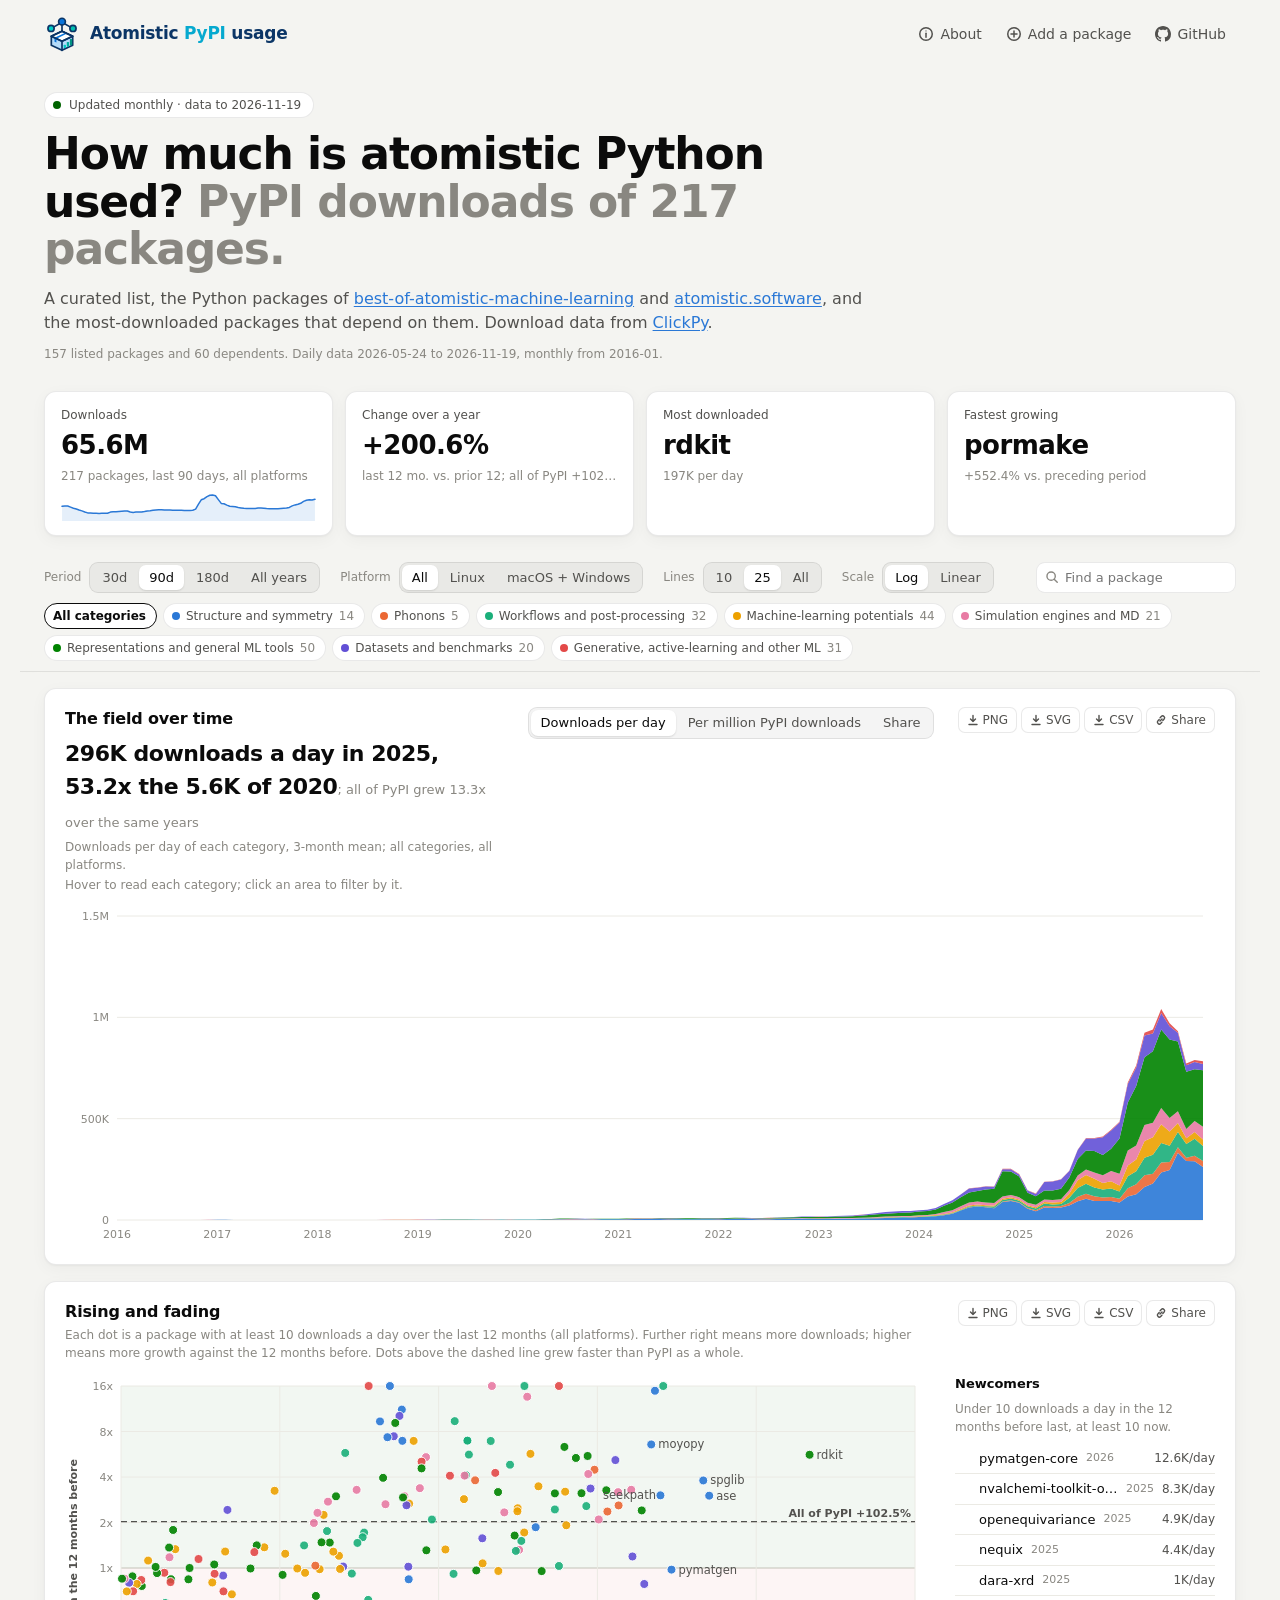
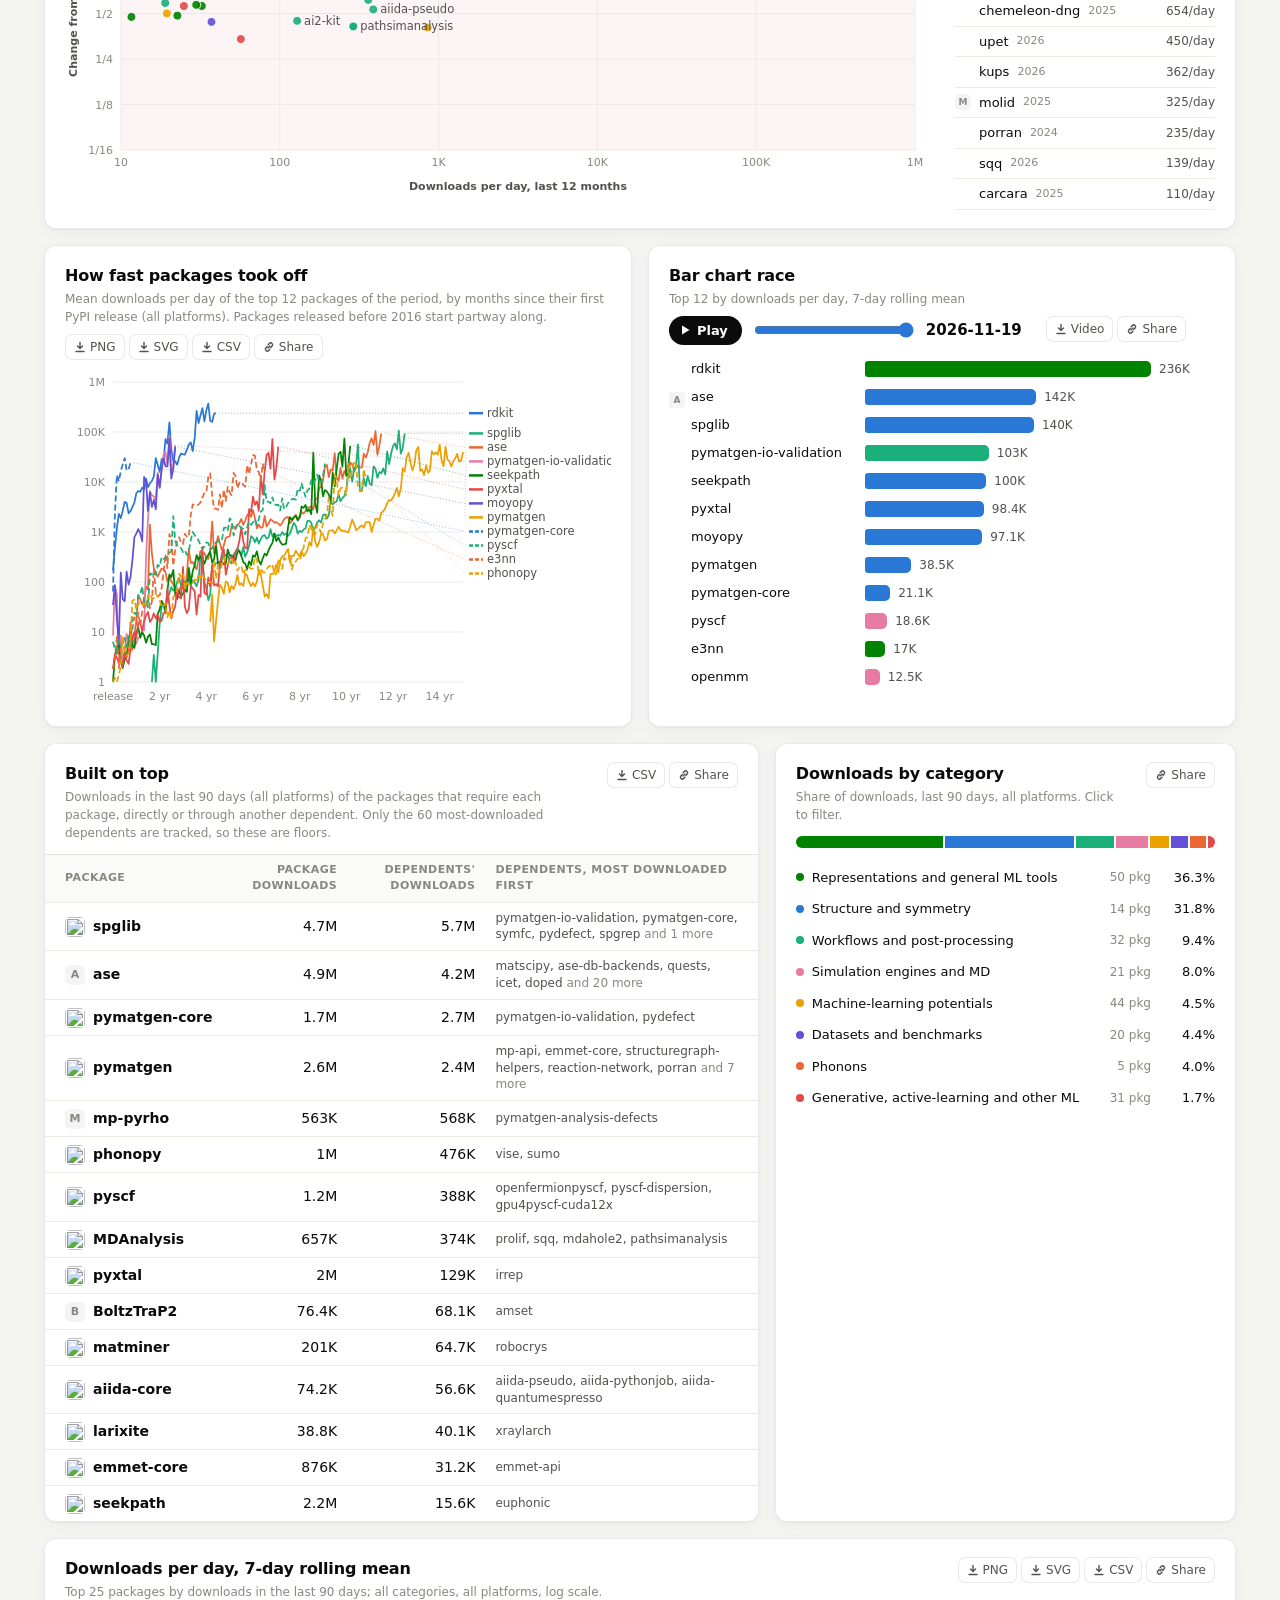
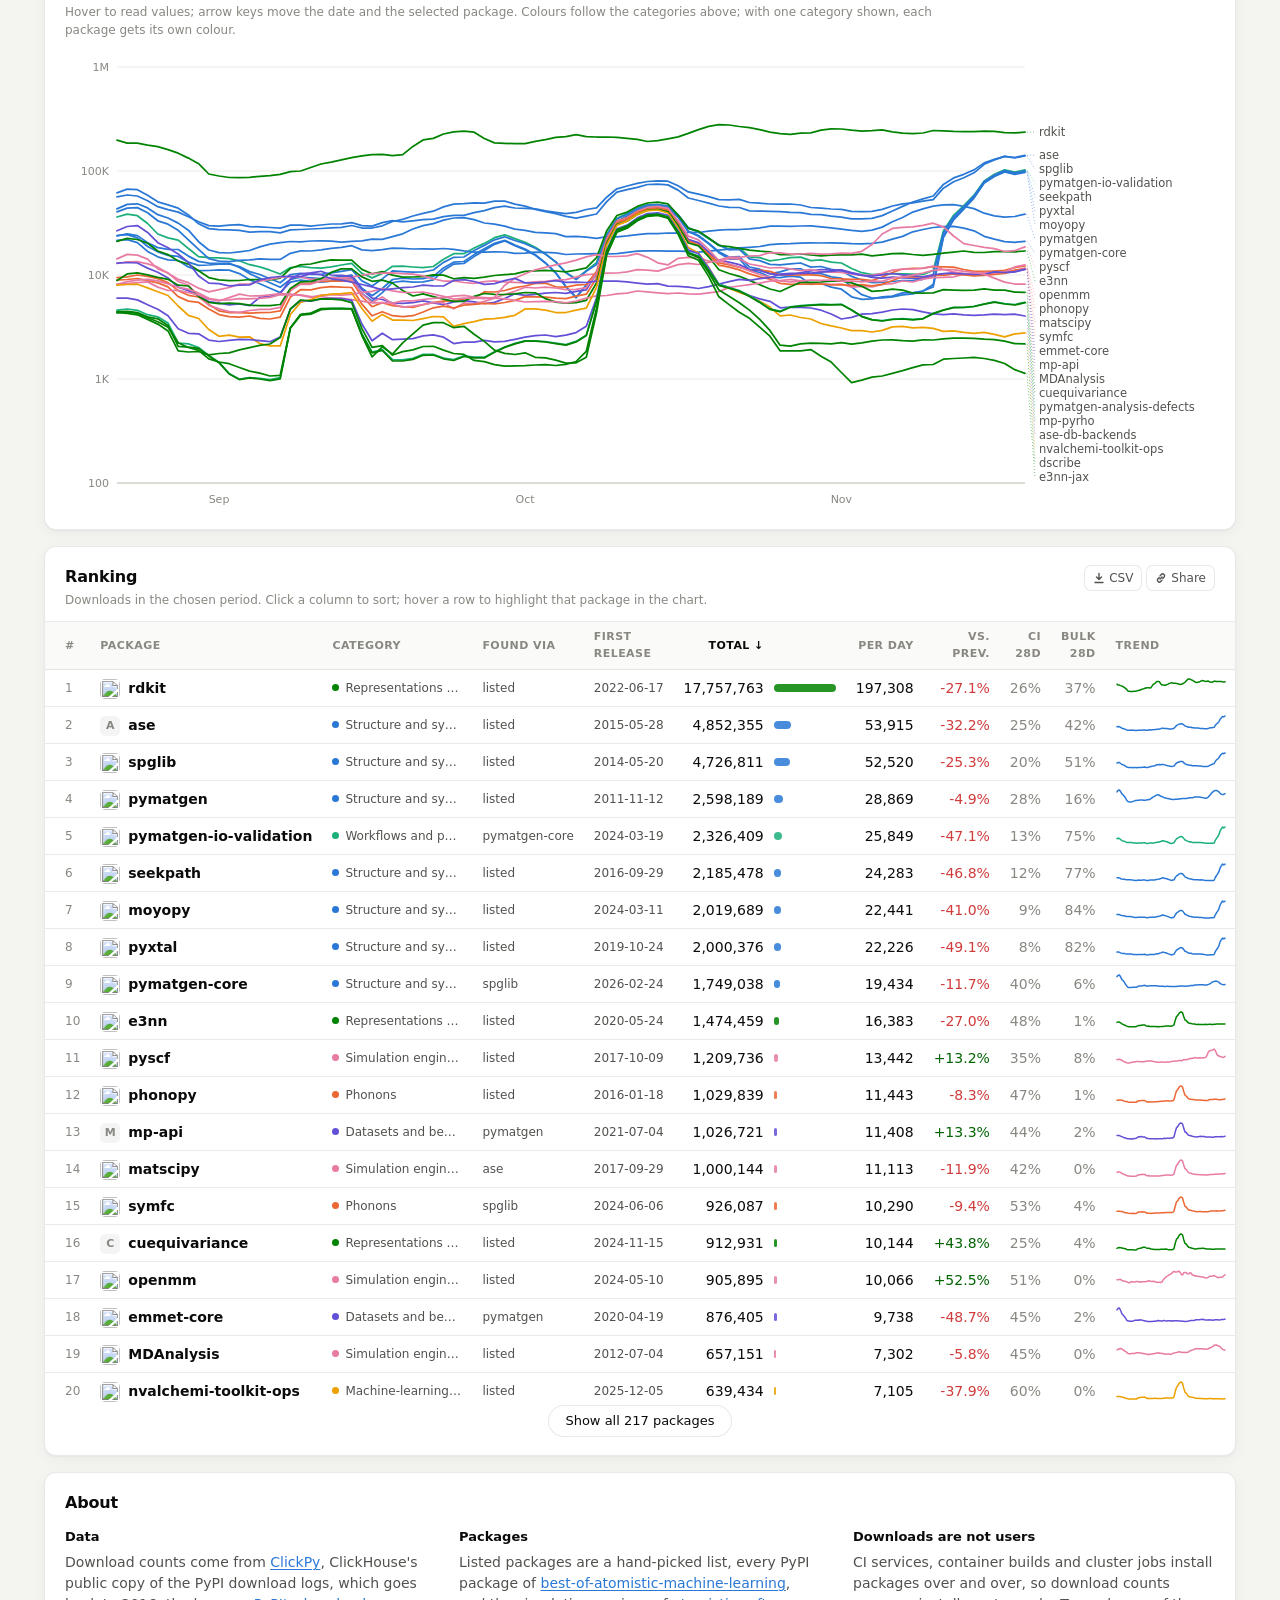
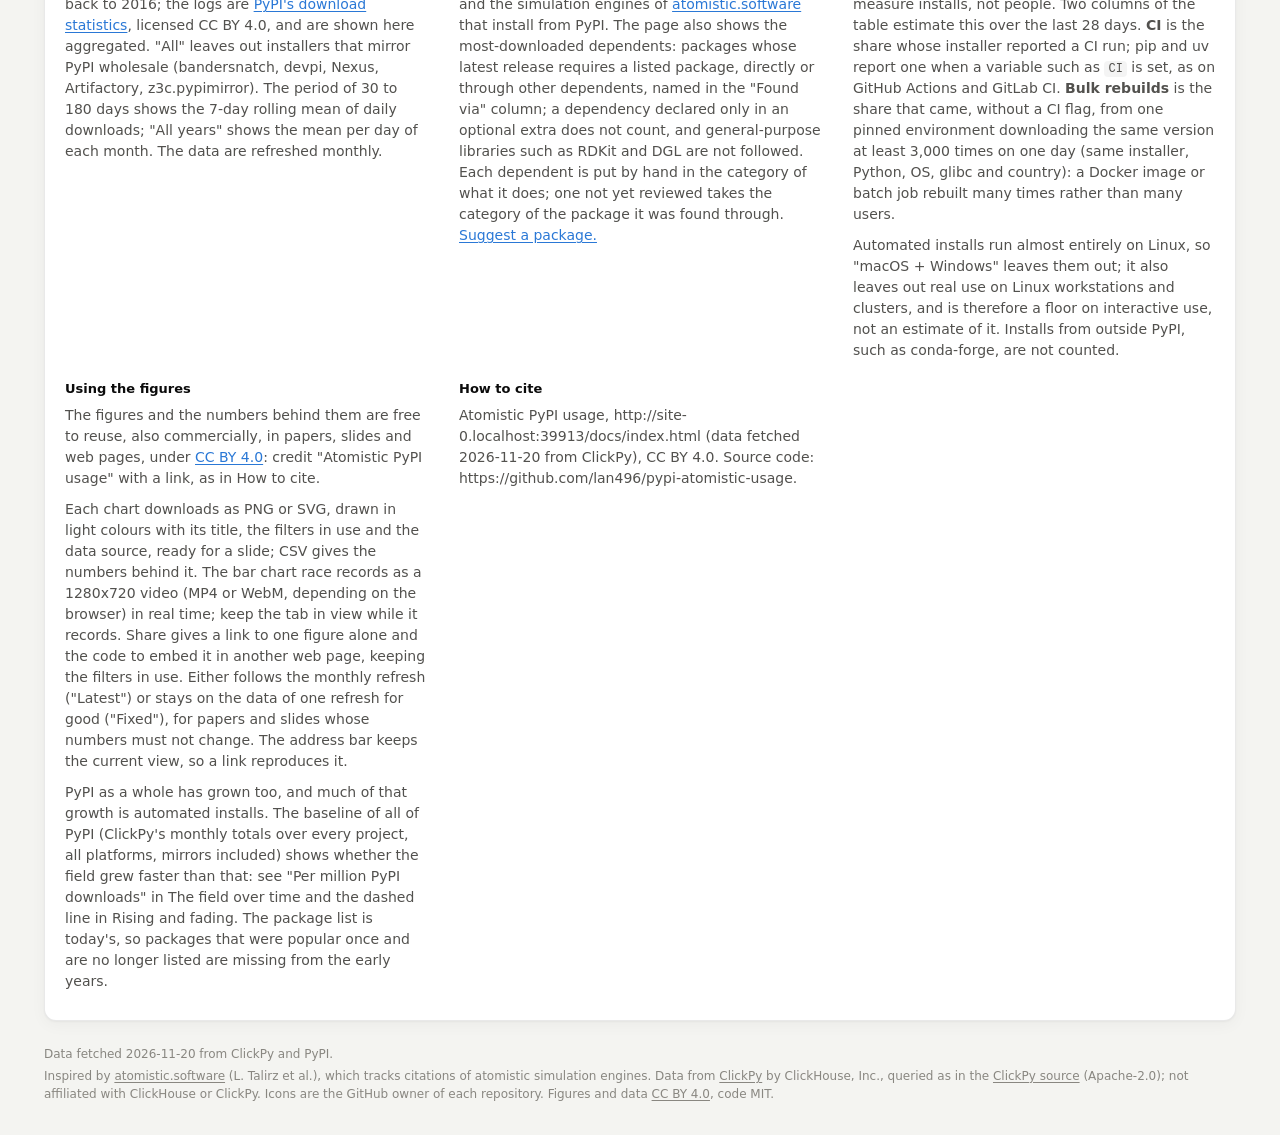
==== docs/index.html @ e40a39d7 "refactor: move the page CSS to docs/style.css Byte-for-byte move, so that a second page can share it" ====
<!doctype html>
<html lang="en">
<head>
<meta charset="utf-8">
<meta name="viewport" content="width=device-width, initial-scale=1">
<title>Atomistic PyPI usage: downloads of atomistic-simulation Python packages</title>
<meta name="description" content="Daily and monthly PyPI downloads of Python packages for atomistic simulation and atomistic machine learning, with CI and bulk-rebuild shares.">
<meta property="og:title" content="Atomistic PyPI usage">
<meta property="og:description" content="How much are atomistic-simulation Python packages used? PyPI downloads of about 200 packages, updated monthly.">
<meta property="og:type" content="website">
<meta property="og:image" content="https://lan496.github.io/pypi-atomistic-usage/og.png">
<meta name="twitter:card" content="summary_large_image">
<link rel="icon" href="logo.svg" type="image/svg+xml">
<link rel="stylesheet" href="style.css">
</head>
<body>
<main>
  <div class="topbar">
    <a class="brand" href="./">
      <img src="logo.svg" alt="">
      <span>Atomistic <b>PyPI</b> usage</span>
    </a>
    <nav>
      <a href="#about"><svg viewBox="0 0 16 16" fill="none" stroke="currentColor" stroke-width="1.5" aria-hidden="true"><circle cx="8" cy="8" r="6.25"/><path d="M8 7.25v4" stroke-linecap="round"/><circle cx="8" cy="4.9" r="0.6" fill="currentColor" stroke="none"/></svg><span>About</span></a>
      <a href="https://github.com/lan496/pypi-atomistic-usage/blob/main/CONTRIBUTING.md"><svg viewBox="0 0 16 16" fill="none" stroke="currentColor" stroke-width="1.5" stroke-linecap="round" aria-hidden="true"><circle cx="8" cy="8" r="6.25"/><path d="M8 5v6M5 8h6"/></svg><span>Add a package</span></a>
      <a href="https://github.com/lan496/pypi-atomistic-usage"><svg viewBox="0 0 16 16" fill="currentColor" aria-hidden="true"><path d="M8 0C3.58 0 0 3.58 0 8c0 3.54 2.29 6.53 5.47 7.59.4.07.55-.17.55-.38 0-.19-.01-.82-.01-1.49-2.01.37-2.53-.49-2.69-.94-.09-.23-.48-.94-.82-1.13-.28-.15-.68-.52-.01-.53.63-.01 1.08.58 1.23.82.72 1.21 1.87.87 2.33.66.07-.52.28-.87.51-1.07-1.78-.2-3.64-.89-3.64-3.95 0-.87.31-1.59.82-2.15-.08-.2-.36-1.02.08-2.12 0 0 .67-.21 2.2.82.64-.18 1.32-.27 2-.27.68 0 1.36.09 2 .27 1.53-1.04 2.2-.82 2.2-.82.44 1.1.16 1.92.08 2.12.51.56.82 1.27.82 2.15 0 3.07-1.87 3.75-3.65 3.95.29.25.54.73.54 1.48 0 1.07-.01 1.93-.01 2.2 0 .21.15.46.55.38A8.013 8.013 0 0016 8c0-4.42-3.58-8-8-8z"/></svg><span>GitHub</span></a>
    </nav>
  </div>

  <header class="hero">
    <p class="eyebrow"><i></i><span id="fresh"></span></p>
    <h1>How much is atomistic Python used? <span>PyPI downloads of <span id="n-pk"></span> packages.</span></h1>
    <p class="lead">A curated list, the Python packages of
      <a href="https://github.com/JuDFTteam/best-of-atomistic-machine-learning">best-of-atomistic-machine-learning</a>
      and <a href="https://atomistic.software">atomistic.software</a>, and the most-downloaded packages that depend on them.
      Download data from <a href="https://clickpy.clickhouse.com">ClickPy</a>.</p>
    <p class="sub" id="sub"></p>
  </header>

  <div class="stats" id="stats"></div>

  <div class="toolbar" id="toolbar">
    <div class="controls">
      <div class="ctl">Period
        <div class="seg" id="days">
          <button type="button" data-v="30">30d</button>
          <button type="button" data-v="90">90d</button>
          <button type="button" data-v="180">180d</button>
          <button type="button" data-v="0">All years</button>
        </div>
      </div>
      <div class="ctl">Platform
        <div class="seg" id="os">
          <button type="button" data-v="all">All</button>
          <button type="button" data-v="linux">Linux</button>
          <button type="button" data-v="desktop">macOS + Windows</button>
        </div>
      </div>
      <div class="ctl">Lines
        <div class="seg" id="lines">
          <button type="button" data-v="10">10</button>
          <button type="button" data-v="25">25</button>
          <button type="button" data-v="0">All</button>
        </div>
      </div>
      <div class="ctl">Scale
        <div class="seg" id="scale">
          <button type="button" data-v="log">Log</button>
          <button type="button" data-v="linear">Linear</button>
        </div>
      </div>
      <label class="search">
        <svg viewBox="0 0 16 16" fill="none" stroke="currentColor" stroke-width="1.6" stroke-linecap="round" aria-hidden="true"><circle cx="7" cy="7" r="4.75"/><path d="M10.5 10.5 14 14"/></svg>
        <input type="search" id="q" placeholder="Find a package" aria-label="Find a package">
      </label>
    </div>
    <div class="chips" id="cats" role="group" aria-label="Category"></div>
  </div>

  <section class="card" data-panel="era">
    <div class="card-head">
      <div>
        <h2>The field over time</h2>
        <p class="headline" id="era-headline"></p>
        <p class="note" id="era-note"></p>
        <p class="note hint">Hover to read each category; click an area to filter by it.</p>
      </div>
      <div class="seg" id="mode">
        <button type="button" data-v="abs">Downloads per day</button>
        <button type="button" data-v="pypi">Per million PyPI downloads</button>
        <button type="button" data-v="share">Share</button>
      </div>
      <div class="tools" data-fig="era"></div>
    </div>
    <svg id="era" class="plot" height="340" role="img"
         aria-label="Stacked area chart of downloads per day of each category per month since 2016."></svg>
  </section>

  <section class="card" data-panel="growth">
    <div class="card-head">
      <div>
        <h2>Rising and fading</h2>
        <p class="note" id="growth-note"></p>
      </div>
      <div class="tools" data-fig="growth"></div>
    </div>
    <div class="growth">
      <svg id="growth" class="plot" height="420" role="img"
           aria-label="Scatter plot of each package's downloads per day over the last 12 months against its change from the 12 months before."></svg>
      <aside>
        <h3>Newcomers</h3>
        <p class="note">Under 10 downloads a day in the 12 months before last, at least 10 now.</p>
        <ol class="mini-list" id="newcomers"></ol>
      </aside>
    </div>
  </section>

  <div class="split even">
    <section class="card" data-panel="adopt">
      <div class="card-head">
        <div>
          <h2>How fast packages took off</h2>
          <p class="note" id="adopt-note"></p>
        </div>
        <div class="tools" data-fig="adopt"></div>
      </div>
      <svg id="adopt" class="plot" height="336" role="img"
           aria-label="Downloads per day of the top packages against months since their first release."></svg>
    </section>
    <section class="card" data-panel="race">
      <div class="card-head">
        <div>
          <h2>Bar chart race</h2>
          <p class="note" id="race-note"></p>
        </div>
        <div class="race-ctl">
          <button type="button" class="play" id="race-play"></button>
          <input type="range" id="race-pos" aria-label="Date shown in the bar chart race">
          <span id="race-date"></span>
        </div>
        <div class="tools">
          <button type="button" id="race-video" title="Record the race as a 1280x720 video; keep this tab in view while it records"></button>
        </div>
      </div>
      <div id="race"></div>
    </section>

  </div>

  <div class="split">
    <section class="card" data-panel="deps">
      <div class="card-head">
        <div>
          <h2>Built on top</h2>
          <p class="note" id="deps-note"></p>
        </div>
        <div class="tools" data-fig="deps"></div>
      </div>
      <div class="table-wrap">
        <table class="deps">
          <thead>
            <tr>
              <th>Package</th>
              <th class="num" title="Downloads of the package itself in the period">Package downloads</th>
              <th class="num" title="Downloads of all its tracked dependents together in the period">Dependents' downloads</th>
              <th>Dependents, most downloaded first</th>
            </tr>
          </thead>
          <tbody id="deps"></tbody>
        </table>
      </div>
    </section>

    <section class="card" data-panel="share">
      <div class="card-head">
        <div>
          <h2>Downloads by category</h2>
          <p class="note" id="share-note"></p>
        </div>
        <div class="tools"></div>
      </div>
      <div id="share"></div>
    </section>
  </div>

  <section class="card" data-panel="chart">
    <div class="card-head">
      <div>
        <h2 id="chart-title"></h2>
        <p class="note" id="chart-note"></p>
        <p class="note hint">Hover to read values; arrow keys move the date and the selected package. Colours follow the categories above; with one category shown, each package gets its own colour.</p>
      </div>
      <div class="tools" data-fig="chart"></div>
    </div>
    <div class="chart-wrap">
      <svg id="chart" height="460" tabindex="0" role="img"
           aria-label="Downloads per day for each package over time. Left and right arrow keys move the date, up and down arrow keys select a package. The table below carries the same totals."></svg>
      <div id="tooltip"></div>
    </div>
  </section>

  <section class="card" data-panel="table">
    <div class="card-head">
      <div>
        <h2>Ranking</h2>
        <p class="note">Downloads in the chosen period. Click a column to sort; hover a row to highlight that package in the chart.</p>
      </div>
      <div class="tools" data-fig="table"></div>
    </div>
    <div class="table-wrap">
      <table class="ranking">
        <thead>
          <tr>
            <th>#</th>
            <th data-sort="name">Package</th>
            <th data-sort="category">Category</th>
            <th data-sort="via">Found via</th>
            <th data-sort="since">First release</th>
            <th class="num" data-sort="total">Total</th>
            <th></th>
            <th class="num" data-sort="perDay">Per day</th>
            <th class="num" data-sort="change" id="change-head"></th>
            <th class="num" data-sort="ci" id="ci-head" title="Share of downloads whose installer reported a CI run">CI</th>
            <th class="num" data-sort="bulk" id="bulk-head">Bulk rebuilds</th>
            <th>Trend</th>
          </tr>
        </thead>
        <tbody id="rows"></tbody>
      </table>
    </div>
    <div class="more-row"><button type="button" class="more-btn" id="more"></button></div>
  </section>

  <section class="card" id="about">
    <div class="card-head"><div><h2>About</h2></div></div>
    <div class="about">
      <div>
        <h3>Data</h3>
        <p>Download counts come from <a href="https://clickpy.clickhouse.com">ClickPy</a>, ClickHouse's public copy of the PyPI download logs, which goes back to 2016;
          the logs are <a href="https://docs.pypi.org/api/bigquery/">PyPI's download statistics</a>, licensed CC BY 4.0, and are shown here aggregated.
          "All" leaves out installers that mirror PyPI wholesale (bandersnatch, devpi, Nexus, Artifactory, z3c.pypimirror).
          The period of 30 to 180 days shows the 7-day rolling mean of daily downloads; "All years" shows the mean per day of each month.
          The data are refreshed monthly.</p>
      </div>
      <div>
        <h3>Packages</h3>
        <p>Listed packages are a hand-picked list, every PyPI package of
          <a href="https://github.com/JuDFTteam/best-of-atomistic-machine-learning">best-of-atomistic-machine-learning</a>,
          and the simulation engines of <a href="https://atomistic.software">atomistic.software</a> that install from PyPI.
          The page also shows the most-downloaded dependents: packages whose latest release requires a listed package, directly or through other dependents, named in the "Found via" column; a dependency declared only in an optional extra does not count, and general-purpose libraries such as RDKit and DGL are not followed.
          Each dependent is put by hand in the category of what it does; one not yet reviewed takes the category of the package it was found through.
          <a href="https://github.com/lan496/pypi-atomistic-usage/blob/main/CONTRIBUTING.md">Suggest a package.</a></p>
      </div>
      <div>
        <h3>Downloads are not users</h3>
        <p>CI services, container builds and cluster jobs install packages over and over, so download counts measure installs, not people.
          Two columns of the table estimate this over the last <span class="auto-days"></span> days.
          <b>CI</b> is the share whose installer reported a CI run; pip and uv report one when a variable such as <code>CI</code> is set, as on GitHub Actions and GitLab CI.
          <b>Bulk rebuilds</b> is the share that came, without a CI flag, from one pinned environment downloading the same version at least <span id="bulk-min"></span> times on one day (same installer, Python, OS, glibc and country): a Docker image or batch job rebuilt many times rather than many users.</p>
        <p>Automated installs run almost entirely on Linux, so "macOS + Windows" leaves them out; it also leaves out real use on Linux workstations and clusters, and is therefore a floor on interactive use, not an estimate of it.
          Installs from outside PyPI, such as conda-forge, are not counted.</p>
      </div>
      <div>
        <h3>Using the figures</h3>
        <p>The figures and the numbers behind them are free to reuse, also commercially, in papers, slides and web pages, under
          <a href="https://creativecommons.org/licenses/by/4.0/">CC BY 4.0</a>: credit "Atomistic PyPI usage" with a link, as in How to cite.</p>
        <p>Each chart downloads as PNG or SVG, drawn in light colours with its title, the filters in use and the data source, ready for a slide; CSV gives the numbers behind it.
          The bar chart race records as a 1280x720 video (MP4 or WebM, depending on the browser) in real time; keep the tab in view while it records.
          Share gives a link to one figure alone and the code to embed it in another web page, keeping the filters in use.
          Either follows the monthly refresh ("Latest") or stays on the data of one refresh for good ("Fixed"), for papers and slides whose numbers must not change.
          The address bar keeps the current view, so a link reproduces it.</p>
        <p>PyPI as a whole has grown too, and much of that growth is automated installs.
          The baseline of all of PyPI (ClickPy's monthly totals over every project, all platforms, mirrors included) shows whether the field grew faster than that:
          see "Per million PyPI downloads" in The field over time and the dashed line in Rising and fading.
          The package list is today's, so packages that were popular once and are no longer listed are missing from the early years.</p>
      </div>
      <div>
        <h3>How to cite</h3>
        <p id="cite"></p>
      </div>
    </div>
  </section>
  <footer>
    <span id="footer"></span>
    <span>Inspired by <a href="https://atomistic.software">atomistic.software</a> (L. Talirz et al.), which tracks citations of atomistic simulation engines.
      Data from <a href="https://clickpy.clickhouse.com">ClickPy</a> by ClickHouse, Inc., queried as in the <a href="https://github.com/ClickHouse/clickpy">ClickPy source</a> (Apache-2.0); not affiliated with ClickHouse or ClickPy.
      Icons are the GitHub owner of each repository.
      Figures and data <a href="https://creativecommons.org/licenses/by/4.0/">CC BY 4.0</a>, code MIT.</span>
  </footer>
</main>

<div class="tip" id="tip"></div>
<dialog class="share-dlg" id="share-dlg">
  <form method="dialog">
    <h2 id="share-title"></h2>
    <p class="note">Free to reuse, also commercially, with the credit below (<a href="https://creativecommons.org/licenses/by/4.0/">CC BY 4.0</a>).
      Both keep the filters in use; add <code>&amp;theme=light</code> to the link for light colours.</p>
    <label>Data</label>
    <div class="seg" id="share-kind">
      <button type="button" data-v="latest" title="Follows the monthly refresh">Latest</button>
      <button type="button" data-v="fixed" id="share-fixed" title="Keeps the numbers of this refresh for good"></button>
    </div>
    <p class="note" id="share-kind-note"></p>
    <label for="share-link">Link to this figure alone</label>
    <div class="field"><input id="share-link" readonly><button type="button" class="more-btn" data-copy="share-link">Copy</button></div>
    <label for="share-embed">Embed in a web page</label>
    <div class="field"><textarea id="share-embed" rows="3" readonly></textarea><button type="button" class="more-btn" data-copy="share-embed">Copy</button></div>
    <label for="share-credit">Credit</label>
    <div class="field"><textarea id="share-credit" rows="2" readonly></textarea><button type="button" class="more-btn" data-copy="share-credit">Copy</button></div>
    <div class="dlg-foot"><button class="more-btn">Close</button></div>
  </form>
</dialog>
<script>
// #snapshot=YYYY-MM-DD loads the frozen data of that refresh instead of the latest
const SNAPSHOT = (location.hash.match(/[#&]snapshot=(\d{4}-\d{2}-\d{2})(?=&|$)/) || [])[1] || "";
document.write(`<script src="${SNAPSHOT ? `snapshots/${SNAPSHOT}.js` : "data.js"}"><\/script>`);
</script>
<script>
// a snapshot that does not exist falls back to the latest data
if (!window.PYPI_DATA) document.write('<script src="data.js"><\/script>');
</script>
<script>
const D = window.PYPI_DATA;
const N = D.dates.length;
const NM = D.months.length;
const ROLL = 7;
const SVG_NS = "http://www.w3.org/2000/svg";
const MONTHS = ["Jan", "Feb", "Mar", "Apr", "May", "Jun", "Jul", "Aug", "Sep", "Oct", "Nov", "Dec"];
const M = { left: 52, right: 190, top: 16, bottom: 28 };
const MAX_LABELS = 25;
const LABEL_GAP = 14;
const TOOLTIP_ROWS = 5;
const RACE_ROWS = 12;
const RACE_ROW_H = 28;
const RACE_STEP_MS = 150;
const OS = ["all", "linux", "desktop"];
const PLAY_ICON = '<svg viewBox="0 0 12 12" fill="currentColor" aria-hidden="true"><path d="M3 1.5v9l7.5-4.5z"/></svg>';
const DOWNLOAD_ICON = '<svg viewBox="0 0 12 12" fill="none" stroke="currentColor" stroke-width="1.4" stroke-linecap="round" stroke-linejoin="round" aria-hidden="true"><path d="M6 1.5v6M3.5 5 6 7.5 8.5 5M2 10.5h8"/></svg>';
const TABLE_ROWS = 20;
const ADOPT_N = 12;
const VIDEO_W = 1280;
const VIDEO_H = 720;
const VIDEO_FPS = 30;
const SITE = "lan496.github.io/pypi-atomistic-usage";
const LICENSE = "CC BY 4.0";
const LICENSE_URL = "https://creativecommons.org/licenses/by/4.0/";
const SHARE_ICON = '<svg viewBox="0 0 12 12" fill="none" stroke="currentColor" stroke-width="1.4" stroke-linecap="round" stroke-linejoin="round" aria-hidden="true"><path d="M5 7 7 5M4.2 5.6 3 6.8a1.9 1.9 0 0 0 2.7 2.7l1.2-1.2M7.8 6.4 9 5.2a1.9 1.9 0 0 0-2.7-2.7L5.1 3.7"/></svg>';
// the figures that a link can show alone, by their data-panel name
const PANELS = [...document.querySelectorAll("[data-panel]")].map((n) => n.dataset.panel);
const PAUSE_ICON ='<svg viewBox="0 0 12 12" fill="currentColor" aria-hidden="true"><path d="M2.5 1.5h2.5v9H2.5zM7 1.5h2.5v9H7z"/></svg>';

// days of each month covered by the data; the last month may be partial
const MONTH_DAYS = D.months.map((m) => {
  const [y, mo] = m.split("-").map(Number);
  const end = new Date(Date.UTC(y, mo, 0)).toISOString().slice(0, 10);
  const last = D.dates[N - 1];
  return Number((end < last ? end : last).slice(8));
});

const catColor = (c) => `var(--c${D.categories.indexOf(c) + 1})`;
const PK = D.packages.map((p) => ({
  ...p,
  color: catColor(p.category),
  roll: Object.fromEntries(OS.map((os) => [os, rolling(p.daily[os])])),
  // months before the first download are not drawn
  monthly: Object.fromEntries(OS.map((os) => {
    const born = p.monthly.all.findIndex((v) => v > 0);
    return [os, p.monthly[os].map((v, i) => (born < 0 || i < born ? null : v))];
  })),
}));
// the first month with any download, where "All years" starts
const FIRST_MONTH = Math.max(0, D.months.findIndex((_, i) => PK.some((p) => p.monthly.all[i] > 0)));

const DEFAULTS = { days: 90, os: "all", cat: "", lines: 25, scale: "log", mode: "abs", q: "", panel: "", theme: "", snapshot: "" };
const state = { ...DEFAULTS, sort: "total", desc: true, all: false, hl: null, cursor: null };
// colour of each package in the current view; see assignColors()
let colors = new Map();
// the numbers behind each figure, for CSV export
const figData = {};
const tip = document.getElementById("tip");
const chart = document.getElementById("chart");
const tooltip = document.getElementById("tooltip");
// what the current chart shows: packages, their paths, and the scales
let view = null;
// the figure shown alone (#panel=...) and the credit line under it; null on the full page
let solo = null;
// the figure in the share dialog and which data its link keeps
const share = { card: null, kind: "latest" };
// bar chart race: the point shown, the playback timer, and each package's row
const race = { i: null, timer: null, rows: new Map() };

init();

function init() {
  const listed = PK.filter((p) => p.via === null).length;
  document.getElementById("n-pk").textContent = PK.length;
  document.getElementById("sub").textContent =
    `${listed} listed packages and ${PK.length - listed} dependents. Daily data ${D.dates[0]} to ${D.dates[N - 1]}, monthly from ${D.months[FIRST_MONTH]}.`;
  document.getElementById("footer").textContent = `Data fetched ${D.fetched} from ClickPy and PyPI.`;
  document.getElementById("bulk-min").textContent = full(D.bulk_min);
  for (const node of document.querySelectorAll(".auto-days")) node.textContent = D.automation_days;
  document.getElementById("ci-head").textContent = `CI ${D.automation_days}d`;
  document.getElementById("bulk-head").textContent = `Bulk ${D.automation_days}d`;
  document.getElementById("bulk-head").title =
    `Share of downloads of the last ${D.automation_days} days from one environment downloading one version at least ${full(D.bulk_min)} times a day`;

  document.getElementById("cite").textContent =
    `Atomistic PyPI usage, ${location.origin}${location.pathname} (data fetched ${D.fetched} from ClickPy), ${LICENSE}. Source code: https://github.com/lan496/pypi-atomistic-usage.`;

  readHash();
  const fresh = document.getElementById("fresh");
  if (state.snapshot) {
    fresh.append(`Fixed to the refresh of ${D.fetched}, data to ${D.dates[N - 1]}. `, el("a", { class: "latest-link" }, "See the latest"));
  } else {
    fresh.textContent = `${SNAPSHOT ? `No snapshot of ${SNAPSHOT}; showing the latest. ` : ""}Updated monthly · data to ${D.dates[N - 1]}`;
  }
  document.documentElement.classList.toggle("light", state.theme === "light");
  if (state.panel) enterSolo();
  const q = document.getElementById("q");
  q.value = state.q;
  q.addEventListener("input", () => { state.q = q.value.trim().toLowerCase(); renderAll(); });

  bindSeg("days", Number);
  bindSeg("os", String);
  bindSeg("lines", Number);
  bindSeg("scale", String);
  bindSeg("mode", String);
  renderChips();

  document.getElementById("more").addEventListener("click", () => { state.all = !state.all; renderTable(); });
  const video = document.getElementById("race-video");
  video.innerHTML = `${DOWNLOAD_ICON}Video`;
  video.addEventListener("click", recordRace);
  for (const box of document.querySelectorAll(".tools[data-fig]")) {
    const kinds = ["table", "deps"].includes(box.dataset.fig) ? ["csv"] : ["png", "svg", "csv"];
    for (const kind of kinds) {
      const b = el("button", { type: "button", title: `Download as ${kind.toUpperCase()}` });
      b.innerHTML = `${DOWNLOAD_ICON}${kind.toUpperCase()}`;
      b.addEventListener("click", () => exportFig(box.dataset.fig, kind));
      box.append(b);
    }
  }

  for (const card of document.querySelectorAll("[data-panel]")) {
    const b = el("button", { type: "button", title: "Link to this figure alone, or embed it in another page" });
    b.innerHTML = `${SHARE_ICON}Share`;
    b.addEventListener("click", () => openShare(card));
    card.querySelector(".card-head .tools").append(b);
  }
  document.getElementById("share-fixed").textContent = `Fixed to ${D.fetched}`;
  for (const b of document.querySelectorAll("#share-kind button")) {
    b.addEventListener("click", () => { share.kind = b.dataset.v; fillShare(); });
  }
  for (const b of document.querySelectorAll("#share-dlg [data-copy]")) {
    b.addEventListener("click", () => copyField(b));
  }

  for (const th of document.querySelectorAll("th[data-sort]")) {
    th.addEventListener("click", () => {
      const key = th.dataset.sort;
      state.desc = state.sort === key ? !state.desc : !["name", "category", "via", "since"].includes(key);
      state.sort = key;
      renderTable();
    });
  }

  chart.addEventListener("pointermove", onPointer);
  chart.addEventListener("click", (ev) => {
    const p = view.pk.find((q) => q.name === state.hl);
    if (p && !ev.target.closest("a")) openPkg(p);
  });
  chart.addEventListener("pointerleave", clearHover);
  chart.addEventListener("keydown", onKey);
  chart.addEventListener("blur", clearHover);
  window.addEventListener("resize", renderPlots);

  // a hairline under the toolbar once it sticks to the top
  const toolbar = document.getElementById("toolbar");
  const sentinel = el("div");
  toolbar.before(sentinel);
  new IntersectionObserver(([e]) => toolbar.classList.toggle("stuck", !e.isIntersecting)).observe(sentinel);

  const pos = document.getElementById("race-pos");
  pos.addEventListener("input", () => { stopRace(); race.i = Number(pos.value); drawRace(); });
  document.getElementById("race-play").addEventListener("click", () => (race.timer ? stopRace() : playRace()));
  renderAll();
}

function renderAll() {
  state.hl = null;
  state.cursor = null;
  assignColors();
  writeHash();
  syncChips();
  renderStats();
  renderPlots();
  renderRace();
  renderShare();
  renderDeps();
  renderTable();
}

// the SVG charts, which are redrawn on resize
function renderPlots() {
  drawPlots();
  // shown alone, the plot is drawn again at the height its heading and credit leave free
  if (solo && fitSolo()) drawPlots();
}

function drawPlots() {
  renderChart();
  renderEra();
  renderGrowth();
  renderAdopt();
}

// Category colours, or one colour per package when the shown packages share one category.
function assignColors() {
  const rows = visible();
  const single = new Set(rows.map((r) => r.p.category)).size <= 1;
  colors = new Map(rows.map((r, k) => [r.p, single ? `var(--c${(k % 8) + 1})` : r.p.color]));
}

function colorOf(p) {
  return colors.get(p) ?? p.color;
}

// The view lives in the address bar, so a link reproduces it; defaults are left out.
function readHash() {
  const h = new URLSearchParams(location.hash.slice(1));
  const pick = (key, ok, parse = String) => {
    if (h.has(key) && ok.includes(parse(h.get(key)))) state[key] = parse(h.get(key));
  };
  pick("days", [30, 90, 180, 0], Number);
  pick("os", OS);
  pick("lines", [10, 25, 0], Number);
  pick("scale", ["log", "linear"]);
  pick("mode", ["abs", "pypi", "share"]);
  pick("cat", D.categories);
  pick("panel", PANELS);
  pick("theme", ["light"]);
  // the snapshot loaded, if it was found
  if (SNAPSHOT === D.fetched) state.snapshot = SNAPSHOT;
  if (h.has("q")) state.q = h.get("q").toLowerCase();
}

function writeHash() {
  const hash = hashOf(state);
  history.replaceState(null, "", hash ? `#${hash}` : location.pathname + location.search);
  if (solo) solo.home.href = viewUrl({ panel: "", theme: "" });
  for (const a of document.querySelectorAll(".latest-link")) a.href = viewUrl({ snapshot: "" });
}

// The URL fragment of a view: the settings that differ from the defaults.
function hashOf(s) {
  const h = new URLSearchParams();
  for (const [key, value] of Object.entries(DEFAULTS)) {
    if (s[key] !== value) h.set(key, s[key]);
  }
  return h.toString();
}

// The address of the current view with some settings replaced.
function viewUrl(changes) {
  const hash = hashOf({ ...state, ...changes });
  return `${location.href.split("#")[0]}${hash ? `#${hash}` : ""}`;
}

function setCat(c) {
  state.cat = state.cat === c ? "" : c;
  renderAll();
}

// The time axis of the chosen period: daily 7-day means, or monthly means per day.
function axis() {
  if (state.days) {
    return {
      labels: D.dates, n: N, start: N - state.days, first: ROLL - 1,
      values: (p) => p.roll[state.os],
      label: (i) => `7-day mean ending ${D.dates[i]}`,
    };
  }
  return {
    labels: D.months, n: NM, start: FIRST_MONTH, first: FIRST_MONTH,
    values: (p) => p.monthly[state.os],
    label: (i) => `Mean per day in ${D.months[i]}${i === NM - 1 ? " (to date)" : ""}`,
  };
}

// Downloads of a package over the chosen period, and over the period before it.
function totals(p) {
  if (state.days) {
    const s = p.daily[state.os];
    const start = N - state.days;
    const prev = start - state.days >= 0 ? sum(s, start - state.days, start) : null;
    const total = sum(s, start, N);
    return {
      total, days: state.days,
      change: prev > 0 ? total / prev - 1 : null,
      basePerDay: (prev ?? 0) / state.days,
    };
  }
  const s = p.monthly[state.os];
  const monthTotal = (i) => (s[i] ?? 0) * MONTH_DAYS[i];
  let total = 0;
  let days = 0;
  for (let i = FIRST_MONTH; i < NM; i++) { total += monthTotal(i); days += MONTH_DAYS[i]; }
  // last 12 months against the 12 before them
  let last12 = 0;
  let prev12 = 0;
  for (let i = NM - 12; i < NM; i++) last12 += monthTotal(i);
  for (let i = NM - 24; i < NM - 12; i++) prev12 += monthTotal(i);
  return { total, days, change: prev12 > 0 ? last12 / prev12 - 1 : null, basePerDay: prev12 / 365 };
}

// packages passing the search and, unless told otherwise, the category; largest period total first
function visible(byCat = true) {
  return PK
    .filter((p) => (!byCat || !state.cat || p.category === state.cat)
      && (!state.q || p.name.toLowerCase().includes(state.q)))
    .map((p) => {
      const t = totals(p);
      return { p, total: t.total, perDay: t.total / t.days, change: t.change, basePerDay: t.basePerDay };
    })
    .sort((a, b) => b.total - a.total);
}

function periodName() {
  return state.days ? `last ${state.days} days` : `since ${D.months[FIRST_MONTH]}`;
}

function platformName() {
  return { all: "all platforms", linux: "Linux", desktop: "macOS + Windows" }[state.os];
}

// ---- category chips ----

function renderChips() {
  const box = document.getElementById("cats");
  const all = el("button", { type: "button", class: "chip", "data-c": "" }, "All categories");
  all.addEventListener("click", () => setCat(""));
  box.append(all);
  for (const c of D.categories) {
    const dot = el("i", { class: "dot" });
    dot.style.background = catColor(c);
    const chip = el("button", { type: "button", class: "chip", "data-c": c }, dot, c,
      el("b", {}, String(PK.filter((p) => p.category === c).length)));
    chip.addEventListener("click", () => setCat(c));
    box.append(chip);
  }
}

function syncChips() {
  for (const chip of document.querySelectorAll("#cats .chip")) {
    chip.setAttribute("aria-pressed", String(chip.dataset.c === state.cat));
  }
}

// ---- headline numbers ----

function renderStats() {
  const rows = visible();
  const total = rows.reduce((s, r) => s + r.total, 0);
  // a floor of 100 downloads a day before the rise keeps tiny packages with huge relative jumps out
  const withChange = rows.filter((r) => r.change !== null && r.basePerDay >= 100);
  const riser = withChange.sort((a, b) => b.change - a.change)[0];
  const ax = axis();
  const from = Math.max(ax.start, ax.first);
  const summed = [];
  for (let i = from; i < ax.n; i++) summed.push(rows.reduce((s, r) => s + (ax.values(r.p)[i] ?? 0), 0));
  const now12 = rows.reduce((s, r) => s + perDay(r.p, NM - 12, NM), 0);
  const prev12 = rows.reduce((s, r) => s + perDay(r.p, NM - 24, NM - 12), 0);
  const box = document.getElementById("stats");
  box.replaceChildren(
    stat("Downloads", compact(total), `${rows.length} packages, ${periodName()}, ${platformName()}`,
      sparkline(summed, "var(--c1)", true)),
    stat("Change over a year", now12 && prev12 ? pct(now12 / prev12 - 1, true) : "-",
      `last 12 mo. vs. prior 12; all of PyPI ${pct(pypiGrowth12() - 1, true)}`),
    stat("Most downloaded", rows[0] ? pkgLink(rows[0].p) : "-", rows[0] ? `${compact(rows[0].perDay)} per day` : ""),
    stat("Fastest growing", riser ? pkgLink(riser.p) : "-",
      riser ? `${pct(riser.change, true)} ${state.days ? "vs. preceding period" : "last 12 mo. vs. prior 12"}` : ""),
  );
}

function stat(label, value, detail, extra) {
  const node = el("div", { class: "stat" },
    el("div", { class: "label" }, label), el("div", { class: "value" }, value),
    el("div", { class: "detail", title: detail }, detail));
  if (extra) node.append(extra);
  return node;
}

// ---- line chart ----

function renderChart() {
  const ax = axis();
  document.getElementById("chart-title").textContent = state.days
    ? "Downloads per day, 7-day rolling mean" : "Downloads per day, monthly mean";
  document.getElementById("chart-note").textContent =
    `${state.lines ? `Top ${state.lines}` : "All"} packages by downloads in the ${periodName()}; `
    + `${state.cat || "all categories"}${state.q ? `, matching "${state.q}"` : ""}, ${platformName()}, ${state.scale} scale.`;
  const ranked = visible().map((r) => r.p);
  const pk = state.lines ? ranked.slice(0, state.lines) : ranked;
  figData.chart = {
    header: [state.days ? "date" : "month", ...pk.map((p) => p.name)],
    rows: ax.labels.slice(Math.max(ax.start, ax.first)).map((label, k) => {
      const i = Math.max(ax.start, ax.first) + k;
      return [label, ...pk.map((p) => (ax.values(p)[i] === null ? "" : ax.values(p)[i].toFixed(1)))];
    }),
  };
  const W = chart.clientWidth;
  const H = Number(chart.getAttribute("height"));
  M.right = W < 640 ? 110 : 190;
  const span = Math.max(1, ax.n - 1 - ax.start);
  const pw = W - M.left - M.right;
  const ph = H - M.top - M.bottom;
  chart.setAttribute("viewBox", `0 0 ${W} ${H}`);
  chart.replaceChildren();

  const vals = pk.flatMap((p) => ax.values(p).slice(ax.start).filter((v) => v !== null));
  const scale = state.scale === "log" ? logAxis(vals) : linearAxis(vals);
  const x = (i) => M.left + ((i - ax.start) / span) * pw;
  const y = (v) => M.top + ph - scale.t(v) * ph;

  for (const tick of scale.ticks) {
    const ty = y(tick);
    chart.append(svg("line", { x1: M.left, x2: W - M.right, y1: ty, y2: ty, stroke: "var(--grid)" }));
    chart.append(svg("text", { x: M.left - 8, y: ty + 4, "text-anchor": "end" }, compact(tick)));
  }
  chart.append(svg("line", { x1: M.left, x2: W - M.right, y1: M.top + ph, y2: M.top + ph, stroke: "var(--axis)" }));
  for (const [i, label] of xTicks(ax)) {
    chart.append(svg("text", { x: x(i), y: H - 8, "text-anchor": "middle" }, label));
  }

  const paths = new Map();
  for (const p of pk) {
    const path = svg("path", {
      d: linePath(ax.values(p), ax.start, x, y),
      fill: "none",
      stroke: colorOf(p),
      "stroke-width": 1.75,
      "stroke-linejoin": "round",
      "stroke-linecap": "round",
    });
    paths.set(p.name, path);
    chart.append(path);
  }
  const labels = endLabels(pk.slice(0, MAX_LABELS), ax, y, ph);
  for (const label of labels) {
    // dotted, so that a label pushed far from its line end is not read as a drop
    chart.append(svg("line", {
      x1: W - M.right + 2, y1: y(ax.values(label.p)[ax.n - 1]), x2: W - M.right + 10, y2: label.y,
      stroke: colorOf(label.p), opacity: 0.5, "stroke-dasharray": "1 2",
    }));
    label.text = svg("text", { x: W - M.right + 14, y: label.y + 4, class: "end-label" }, label.p.name);
    chart.append(svgLink(label.p, label.text));
  }
  if (!pk.length) {
    chart.append(svg("text", { x: W / 2, y: H / 2, "text-anchor": "middle" }, "No package matches the filters."));
  }
  const hover = svg("g");
  chart.append(hover);
  view = { ax, pk, paths, labels, hover, span, x, y, pw, ph, W };
  renderHover();
}

// Restyles the lines and redraws only the hover layer; the paths are not rebuilt.
function renderHover() {
  const { ax, pk, paths, labels, hover, x, y, ph } = view;
  for (const [name, path] of paths) {
    const isHl = name === state.hl;
    path.setAttribute("stroke-width", isHl ? 3 : 1.75);
    path.setAttribute("opacity", state.hl && !isHl ? 0.15 : 1);
  }
  for (const label of labels) {
    const isHl = label.p.name === state.hl;
    label.text.setAttribute("class", isHl ? "end-label hl" : "end-label");
    label.text.setAttribute("opacity", state.hl && !isHl ? 0.35 : 1);
  }
  hover.replaceChildren();
  const hl = pk.find((p) => p.name === state.hl);
  chart.style.cursor = hl ? "pointer" : "";
  if (hl) {
    // the highlighted line goes on top of the others, under the hover layer
    chart.insertBefore(paths.get(hl.name), hover);
  }
  if (state.cursor === null) {
    tooltip.style.display = "none";
    return;
  }
  const cx = x(state.cursor);
  hover.append(svg("line", { x1: cx, x2: cx, y1: M.top, y2: M.top + ph, stroke: "var(--axis)", "stroke-dasharray": "3 3" }));
  if (hl && ax.values(hl)[state.cursor] !== null) {
    hover.append(svg("circle", {
      cx, cy: y(ax.values(hl)[state.cursor]), r: 5, fill: colorOf(hl),
      stroke: "var(--surface)", "stroke-width": 2,
    }));
  }
  renderTooltip(cx);
}

// Label positions at the line ends, pushed apart so that names do not overlap.
function endLabels(pk, ax, y, ph) {
  const labels = pk.map((p) => ({ p, y: y(ax.values(p)[ax.n - 1]) })).sort((a, b) => a.y - b.y);
  for (let k = 1; k < labels.length; k++) {
    labels[k].y = Math.max(labels[k].y, labels[k - 1].y + LABEL_GAP);
  }
  const bottom = M.top + ph;
  for (let k = labels.length - 1; k >= 0; k--) {
    const limit = k === labels.length - 1 ? bottom : labels[k + 1].y - LABEL_GAP;
    labels[k].y = Math.min(labels[k].y, limit);
  }
  return labels;
}

function renderTooltip(cx) {
  const { ax } = view;
  const i = state.cursor;
  const ranked = view.pk.filter((p) => ax.values(p)[i] !== null).sort((a, b) => ax.values(b)[i] - ax.values(a)[i]);
  // only the highlighted package and its neighbours in rank, so the plot stays visible
  const hl = ranked.find((p) => p.name === state.hl);
  const at = hl ? ranked.indexOf(hl) : 0;
  const from = Math.max(0, Math.min(at - Math.floor(TOOLTIP_ROWS / 2), ranked.length - TOOLTIP_ROWS));
  const list = el("div", { class: "rows" });
  list.style.setProperty("--rows", TOOLTIP_ROWS);
  ranked.slice(from, from + TOOLTIP_ROWS).forEach((p, k) => {
    const key = el("i", { class: "key" });
    key.style.background = colorOf(p);
    list.append(el("div", { class: p.name === state.hl ? "row hl" : "row" },
      el("span", { class: "rank" }, String(from + k + 1)), key, el("b", {}, full(ax.values(p)[i])), icon(p), p.name));
  });
  tooltip.replaceChildren(el("div", { class: "date" }, ax.label(i)), list);
  tooltip.style.display = "block";
  const onLeft = cx > M.left + view.pw / 2;
  tooltip.style.left = onLeft ? "" : `${cx + 14}px`;
  tooltip.style.right = onLeft ? `${view.W - cx + 14}px` : "";
  // vertically away from the highlighted point
  const hy = hl ? view.y(ax.values(hl)[i]) : M.top;
  tooltip.style.top = `${hy < M.top + view.ph / 2 ? M.top + view.ph - tooltip.offsetHeight : M.top}px`;
}

function onPointer(ev) {
  const { ax } = view;
  const box = chart.getBoundingClientRect();
  const px = ev.clientX - box.left;
  const py = ev.clientY - box.top;
  const rel = (px - M.left) / view.pw;
  const i = ax.start + Math.round(Math.min(1, Math.max(0, rel)) * view.span);
  let best = null;
  let bestDist = Infinity;
  if (px > M.left + view.pw + 8) {
    // over the end labels: the nearest label picks the line
    for (const label of view.labels) {
      const dist = Math.abs(label.y - py);
      if (dist < bestDist) { best = label.p.name; bestDist = dist; }
    }
  } else {
    for (const p of view.pk) {
      if (ax.values(p)[i] === null) continue;
      const dist = Math.abs(view.y(ax.values(p)[i]) - py);
      if (dist < bestDist) { best = p.name; bestDist = dist; }
    }
  }
  if (i === state.cursor && best === state.hl) return;
  state.cursor = i;
  state.hl = best;
  renderHover();
}

function onKey(ev) {
  const { ax } = view;
  if (state.cursor === null) state.cursor = ax.n - 1;
  const ranked = view.pk
    .filter((p) => ax.values(p)[state.cursor] !== null)
    .sort((a, b) => ax.values(b)[state.cursor] - ax.values(a)[state.cursor])
    .map((p) => p.name);
  const at = ranked.indexOf(state.hl);
  if (ev.key === "ArrowLeft") state.cursor = Math.max(ax.start, ax.first, state.cursor - 1);
  else if (ev.key === "ArrowRight") state.cursor = Math.min(ax.n - 1, state.cursor + 1);
  else if (ev.key === "ArrowDown") state.hl = ranked[Math.min(ranked.length - 1, at + 1)];
  else if (ev.key === "ArrowUp") state.hl = ranked[Math.max(0, at - 1)];
  else if (ev.key === "Escape") { state.cursor = null; state.hl = null; }
  else return;
  ev.preventDefault();
  renderHover();
}

function clearHover() {
  state.cursor = null;
  state.hl = null;
  renderHover();
}

// ---- bar chart race ----

// One row per package passing the filters; drawRace() moves and resizes them.
function renderRace() {
  stopRace();
  const ax = axis();
  document.getElementById("race-note").textContent = state.days
    ? `Top ${RACE_ROWS} by downloads per day, 7-day rolling mean` : `Top ${RACE_ROWS} by downloads per day, monthly mean`;
  const pos = document.getElementById("race-pos");
  pos.min = Math.max(ax.first, ax.start);
  pos.max = ax.n - 1;
  race.ax = ax;
  race.i = ax.n - 1;
  const box = document.getElementById("race");
  box.replaceChildren();
  box.style.height = `${RACE_ROWS * RACE_ROW_H}px`;
  race.rows = new Map();
  for (const { p } of visible()) {
    const fill = el("div", { class: "race-fill" });
    fill.style.background = colorOf(p);
    const value = el("span", { class: "race-value" });
    const row = el("div", { class: "race-row" },
      el("div", { class: "race-name" }, icon(p), pkgLink(p)),
      el("div", { class: "race-track" }, fill, value));
    box.append(row);
    race.rows.set(p, { row, fill, value });
  }
  drawRace();
}

function drawRace() {
  const { ax } = race;
  const ranked = [...race.rows.keys()]
    .map((p) => ({ p, v: ax.values(p)[race.i] ?? 0 }))
    .sort((a, b) => b.v - a.v);
  const max = Math.max(ranked.length ? ranked[0].v : 0, 1);
  ranked.forEach(({ p, v }, rank) => {
    const { row, fill, value } = race.rows.get(p);
    row.style.transform = `translateY(${Math.min(rank, RACE_ROWS) * RACE_ROW_H}px)`;
    row.style.opacity = rank < RACE_ROWS && v > 0 ? 1 : 0;
    // 64px stays free at the right for the value
    fill.style.width = `calc((100% - 64px) * ${v / max})`;
    value.textContent = compact(v);
  });
  document.getElementById("race-date").textContent = ax.labels[race.i];
  document.getElementById("race-pos").value = race.i;
}

function playRace() {
  const { ax } = race;
  const first = Math.max(ax.first, ax.start);
  if (race.i >= ax.n - 1) race.i = first;
  setPlay(true);
  race.timer = setInterval(() => {
    race.i += 1;
    drawRace();
    if (race.i >= ax.n - 1) stopRace();
  }, RACE_STEP_MS);
}

function stopRace() {
  clearInterval(race.timer);
  race.timer = null;
  setPlay(false);
}

// Records the race from the start of the period to its end, in the light colours, and downloads it.
async function recordRace() {
  const button = document.getElementById("race-video");
  const mime = ["video/mp4;codecs=avc1", "video/mp4", "video/webm;codecs=vp9", "video/webm"]
    .find((t) => window.MediaRecorder && MediaRecorder.isTypeSupported(t));
  if (!mime || race.recording) {
    if (!mime) button.textContent = "Video not supported here";
    return;
  }
  stopRace();
  race.recording = true;
  button.disabled = true;
  const { ax } = race;
  const pk = [...race.rows.keys()];
  const first = Math.max(ax.first, ax.start);
  const last = ax.n - 1;
  const stepFrames = state.days ? 4 : 8;
  const total = (last - first) * stepFrames + 2 * VIDEO_FPS;

  const root = document.documentElement;
  root.classList.add("export");
  const cs = getComputedStyle(root);
  const resolve = (v) => (v.startsWith("var(") ? cs.getPropertyValue(v.slice(4, -1)).trim() : v);
  const ink = {
    bg: resolve("var(--surface)"), primary: resolve("var(--text-primary)"),
    secondary: resolve("var(--text-secondary)"), muted: resolve("var(--text-muted)"), grid: resolve("var(--grid)"),
  };
  const fill = new Map(pk.map((p) => [p, resolve(colorOf(p))]));
  root.classList.remove("export");
  const scope = `${state.cat || "All categories"}${state.q ? `, matching "${state.q}"` : ""}, ${platformName()}`;
  const frame = {
    ax, pk, ink, fill, font: getComputedStyle(document.body).fontFamily,
    title: state.days ? "Downloads per day, 7-day rolling mean" : "Downloads per day, monthly mean",
    subtitle: `Top ${RACE_ROWS} atomistic Python packages on PyPI; ${scope}`,
    ranks: new Map(),
  };

  const canvas = el("canvas", { width: VIDEO_W, height: VIDEO_H });
  const ctx = canvas.getContext("2d");
  const recorder = new MediaRecorder(canvas.captureStream(VIDEO_FPS), { mimeType: mime, videoBitsPerSecond: 8e6 });
  const chunks = [];
  recorder.ondataavailable = (e) => { if (e.data.size) chunks.push(e.data); };
  const stopped = new Promise((resolveStop) => { recorder.onstop = resolveStop; });
  drawRaceFrame(ctx, frame, first);
  recorder.start();
  for (let f = 0; f <= total; f++) {
    drawRaceFrame(ctx, frame, Math.min(last, first + f / stepFrames));
    button.textContent = `Recording ${Math.round((100 * f) / total)}%`;
    await new Promise((r) => setTimeout(r, 1000 / VIDEO_FPS));
  }
  recorder.stop();
  await stopped;
  download(new Blob(chunks, { type: mime }), `atomistic-pypi-race-${D.fetched}.${mime.startsWith("video/mp4") ? "mp4" : "webm"}`);
  race.recording = false;
  button.disabled = false;
  button.innerHTML = `${DOWNLOAD_ICON}Video`;
}

// One video frame at fractional step t: values and ranks are interpolated between steps.
function drawRaceFrame(ctx, f, t) {
  const W = VIDEO_W;
  const H = VIDEO_H;
  const pad = 48;
  const i0 = Math.floor(t);
  const i1 = Math.min(f.ax.n - 1, i0 + 1);
  const a = t - i0;
  const val = (p, i) => f.ax.values(p)[i] ?? 0;
  const rankAt = (i) => {
    if (!f.ranks.has(i)) {
      const order = [...f.pk].sort((p, q) => val(q, i) - val(p, i));
      f.ranks.set(i, new Map(order.map((p, k) => [p, k])));
    }
    return f.ranks.get(i);
  };
  const [r0, r1] = [rankAt(i0), rankAt(i1)];
  const rows = f.pk.map((p) => ({
    p, v: val(p, i0) * (1 - a) + val(p, i1) * a, rank: r0.get(p) * (1 - a) + r1.get(p) * a,
  }));
  const max = Math.max(1, ...rows.map((r) => r.v));

  ctx.fillStyle = f.ink.bg;
  ctx.fillRect(0, 0, W, H);
  ctx.textBaseline = "alphabetic";
  ctx.fillStyle = f.ink.primary;
  ctx.font = `650 30px ${f.font}`;
  ctx.textAlign = "left";
  ctx.fillText(f.title, pad, pad + 22);
  ctx.fillStyle = f.ink.secondary;
  ctx.font = `17px ${f.font}`;
  ctx.fillText(f.subtitle, pad, pad + 50);

  const top = pad + 82;
  const rowH = (H - top - 64) / RACE_ROWS;
  const nameW = 250;
  const x0 = pad + nameW + 12;
  const barMax = W - pad - x0 - 96;
  for (const r of rows.filter((q) => q.rank < RACE_ROWS && q.v > 0).sort((p, q) => q.rank - p.rank)) {
    const y = top + r.rank * rowH;
    ctx.globalAlpha = Math.min(1, RACE_ROWS - r.rank);
    ctx.fillStyle = f.fill.get(r.p);
    const w = Math.max(2, (r.v / max) * barMax);
    ctx.beginPath();
    ctx.roundRect(x0, y + rowH * 0.14, w, rowH * 0.72, 4);
    ctx.fill();
    ctx.fillStyle = f.ink.primary;
    ctx.font = `500 18px ${f.font}`;
    ctx.textAlign = "right";
    ctx.textBaseline = "middle";
    ctx.fillText(r.p.name, x0 - 12, y + rowH / 2, nameW);
    ctx.fillStyle = f.ink.secondary;
    ctx.font = `16px ${f.font}`;
    ctx.textAlign = "left";
    ctx.fillText(compact(r.v), x0 + w + 10, y + rowH / 2);
  }
  ctx.globalAlpha = 1;
  ctx.textBaseline = "alphabetic";
  ctx.fillStyle = f.ink.muted;
  ctx.font = `700 56px ${f.font}`;
  ctx.textAlign = "right";
  ctx.fillText(f.ax.labels[Math.round(t)], W - pad, H - 64);
  ctx.font = `14px ${f.font}`;
  ctx.textAlign = "left";
  ctx.fillText(creditLine(), pad, H - 24);
}

function setPlay(playing) {
  document.getElementById("race-play").innerHTML = `${playing ? PAUSE_ICON : PLAY_ICON}${playing ? "Pause" : "Play"}`;
}

// ---- category share ----

// Totals per category of the packages matching the search, whatever category is chosen.
function renderShare() {
  const rows = visible(false);
  const byCat = D.categories.map((c) => {
    const inCat = rows.filter((r) => r.p.category === c);
    return { c, n: inCat.length, total: inCat.reduce((s, r) => s + r.total, 0) };
  });
  const total = byCat.reduce((s, b) => s + b.total, 0) || 1;
  document.getElementById("share-note").textContent = `Share of downloads, ${periodName()}, ${platformName()}. Click to filter.`;
  const bar = el("div", { class: "share-bar", "aria-hidden": "true" });
  const list = el("ul", { class: "cat-list" });
  for (const b of [...byCat].sort((a, b2) => b2.total - a.total)) {
    const seg = el("div");
    seg.style.flex = String(b.total / total);
    seg.style.background = catColor(b.c);
    seg.style.opacity = state.cat && state.cat !== b.c ? 0.25 : 1;
    if (b.total > 0) bar.append(seg);
    const dot = el("i", { class: "dot" });
    dot.style.background = catColor(b.c);
    const li = el("li", { "aria-current": String(state.cat === b.c), title: `${b.c}: ${full(b.total)} downloads` },
      el("div", { class: "name" }, dot, el("span", {}, b.c)),
      el("span", { class: "n" }, `${b.n} pkg`),
      el("span", { class: "v" }, `${(100 * b.total / total).toFixed(1)}%`));
    li.addEventListener("click", () => setCat(b.c));
    list.append(li);
  }
  document.getElementById("share").replaceChildren(bar, list);
}

// ---- the field over time ----

// Stacked downloads per day of each category per month, or each category's share of them.
function renderEra() {
  const plot = document.getElementById("era");
  const rows = visible(false).map((r) => r.p);
  const share = state.mode === "share";
  const raw = D.categories.map((c) => {
    const ps = rows.filter((p) => p.category === c);
    return D.months.map((_, i) => ps.reduce((s, p) => s + (p.monthly[state.os][i] ?? 0), 0));
  });
  // 3-month trailing mean against month-to-month noise
  const smooth = raw.map((s) => s.map((_, i) => {
    const a = Math.max(0, i - 2);
    return sum(s, a, i + 1) / (i + 1 - a);
  }));
  const tot = D.months.map((_, i) => smooth.reduce((s, c) => s + c[i], 0));
  const relative = state.mode === "pypi";
  const pypi = D.pypi_monthly.map((_, i) => {
    const a = Math.max(0, i - 2);
    return sum(D.pypi_monthly, a, i + 1) / (i + 1 - a);
  });
  const value = (k, i) => {
    if (share) return tot[i] ? smooth[k][i] / tot[i] : 0;
    if (relative) return pypi[i] ? (1e6 * smooth[k][i]) / pypi[i] : 0;
    return smooth[k][i];
  };
  figData.era = {
    header: ["month", ...D.categories, "all_of_pypi"],
    rows: D.months.slice(FIRST_MONTH).map((month, k) => [
      month, ...raw.map((s) => s[FIRST_MONTH + k].toFixed(1)), D.pypi_monthly[FIRST_MONTH + k].toFixed(0)]),
  };

  // headline: the last complete calendar year against five years before
  const lastYear = Number(D.dates[N - 1].slice(0, 4)) - (D.dates[N - 1].endsWith("-12-31") ? 0 : 1);
  const baseYear = Math.max(lastYear - 5, Number(D.months[FIRST_MONTH].slice(0, 4)) + 1);
  const inScope = rows.filter((p) => !state.cat || p.category === state.cat);
  const yearPerDay = (y) => {
    const from = D.months.indexOf(`${y}-01`);
    return from < 0 ? 0 : inScope.reduce((s, p) => s + perDay(p, from, from + 12), 0);
  };
  const [a, b] = [yearPerDay(baseYear), yearPerDay(lastYear)];
  const scope = `${state.cat || "all categories"}${state.q ? `, matching "${state.q}"` : ""}, ${platformName()}`;
  const headline = document.getElementById("era-headline");
  const pypiGrowth = pypiPerDay(yearMonths(lastYear)) / pypiPerDay(yearMonths(baseYear));
  headline.replaceChildren(a > 0
    ? `${compact(b)} downloads a day in ${lastYear}, ${(b / a).toFixed(1)}x the ${compact(a)} of ${baseYear}`
    : `${compact(b)} downloads a day in ${lastYear}`);
  if (a > 0) headline.append(el("small", {}, `; all of PyPI grew ${pypiGrowth.toFixed(1)}x over the same years`));
  const what = share ? "Share of downloads" : relative ? "Downloads per million downloads of all of PyPI" : "Downloads per day";
  document.getElementById("era-note").textContent = `${what} of each category, 3-month mean; ${scope}.`
    + (relative && state.os !== "all" ? " The PyPI total covers all platforms." : "");

  const { W, H, m, pw, ph } = frame(plot, { left: 52, right: 12, top: 10, bottom: 26 });
  const span = Math.max(1, NM - 1 - FIRST_MONTH);
  const x = (i) => m.left + ((i - FIRST_MONTH) / span) * pw;
  const stackTop = D.months.map((_, i) => D.categories.reduce((s, _c, k) => s + value(k, i), 0));
  const scale = share ? { ticks: [0, 0.25, 0.5, 0.75, 1], t: (v) => v } : linearAxis(stackTop.slice(FIRST_MONTH));
  const y = (v) => m.top + ph - scale.t(v) * ph;
  grid(plot, scale.ticks, y, m.left, W - m.right, share ? (v) => `${v * 100}%` : compact);
  for (let i = FIRST_MONTH; i < NM; i++) {
    const year = Number(D.months[i].slice(0, 4));
    if (D.months[i].endsWith("-01") && (W >= 640 || year % 2 === 0)) {
      plot.append(svg("text", { x: x(i), y: H - 8, "text-anchor": "middle" }, String(year)));
    }
  }
  let lower = D.months.map(() => 0);
  const bands = D.categories.map((c, k) => {
    const upper = lower.map((v, i) => v + value(k, i));
    let d = "";
    for (let i = FIRST_MONTH; i < NM; i++) d += `${i === FIRST_MONTH ? "M" : "L"}${x(i).toFixed(1)},${y(upper[i]).toFixed(1)}`;
    for (let i = NM - 1; i >= FIRST_MONTH; i--) d += `L${x(i).toFixed(1)},${y(lower[i]).toFixed(1)}`;
    const path = svg("path", { d: `${d}Z`, fill: catColor(c), opacity: state.cat && state.cat !== c ? 0.2 : 0.9, cursor: "pointer" });
    path.addEventListener("click", () => setCat(c));
    plot.append(path);
    const band = { c, k, lower, upper };
    lower = upper;
    return band;
  });
  const hover = svg("g");
  plot.append(hover);
  plot.onpointermove = (ev) => {
    const box = plot.getBoundingClientRect();
    const [px, py] = [ev.clientX - box.left, ev.clientY - box.top];
    const i = FIRST_MONTH + Math.round(Math.min(1, Math.max(0, (px - m.left) / pw)) * span);
    const under = bands.find((band) => py <= y(band.lower[i]) && py >= y(band.upper[i]));
    hover.replaceChildren(svg("line", {
      x1: x(i), x2: x(i), y1: m.top, y2: m.top + ph, stroke: "var(--text-muted)", "stroke-dasharray": "3 3",
    }));
    const items = bands.filter((band) => smooth[band.k][i] > 0).sort((p, q) => smooth[q.k][i] - smooth[p.k][i]);
    showTip(ev,
      el("div", { class: "t" }, `${D.months[i]}: ${compact(tot[i])} a day`),
      el("div", { class: "m" },
        `${((1e6 * tot[i]) / pypi[i]).toFixed(0)} per million downloads of all of PyPI (${compact(pypi[i])} a day)`),
      ...items.map((band) => tipRow(catColor(band.c), band.c,
        `${compact(smooth[band.k][i])} (${((100 * smooth[band.k][i]) / tot[i]).toFixed(0)}%)`, under === band)));
  };
  plot.onpointerleave = () => { hover.replaceChildren(); hideTip(); };
}

// ---- rising and fading ----

// Size against growth: downloads per day over the last 12 months and the change from the 12 before.
function renderGrowth() {
  const plot = document.getElementById("growth");
  const pts = [];
  const fresh = [];
  for (const { p } of visible()) {
    const now = perDay(p, NM - 12, NM);
    const before = perDay(p, NM - 24, NM - 12);
    if (now < 10) continue;
    if (before < 10) fresh.push({ p, now, before });
    else pts.push({ p, now, before, r: Math.log2(now / before) });
  }
  figData.growth = {
    header: ["package", "category", "per_day_last_12_months", "per_day_prior_12_months", "ratio"],
    rows: [...pts, ...fresh].map((d) => [d.p.name, d.p.category, d.now.toFixed(1), d.before.toFixed(1),
      d.before > 0 ? (d.now / d.before).toFixed(3) : ""]),
  };
  document.getElementById("growth-note").textContent =
    `Each dot is a package with at least 10 downloads a day over the last 12 months (${platformName()}). `
    + "Further right means more downloads; higher means more growth against the 12 months before. "
    + "Dots above the dashed line grew faster than PyPI as a whole.";

  const { W, H, m, pw, ph } = frame(plot, { left: 56, right: 16, top: 12, bottom: 44 });
  const logs = pts.map((d) => Math.log10(d.now));
  const lo = Math.floor(Math.min(...logs, 1));
  const hi = Math.max(lo + 1, Math.ceil(Math.max(...logs, 2)));
  const lim = Math.min(4, Math.max(1, Math.ceil(Math.max(...pts.map((d) => Math.abs(d.r)), 0))));
  const x = (v) => m.left + ((Math.log10(v) - lo) / (hi - lo)) * pw;
  const y = (r) => m.top + ph / 2 - (Math.max(-lim, Math.min(lim, r)) / lim) * (ph / 2);
  plot.append(svg("rect", { x: m.left, y: m.top, width: pw, height: ph / 2, fill: "var(--up)", opacity: 0.05 }));
  plot.append(svg("rect", { x: m.left, y: m.top + ph / 2, width: pw, height: ph / 2, fill: "var(--down)", opacity: 0.05 }));
  for (let k = -lim; k <= lim; k++) {
    plot.append(svg("line", { x1: m.left, x2: W - m.right, y1: y(k), y2: y(k), stroke: k ? "var(--grid)" : "var(--axis)" }));
    plot.append(svg("text", { x: m.left - 8, y: y(k) + 4, "text-anchor": "end" }, k >= 0 ? `${2 ** k}x` : `1/${2 ** -k}`));
  }
  for (let e = lo; e <= hi; e++) {
    plot.append(svg("line", { x1: x(10 ** e), x2: x(10 ** e), y1: m.top, y2: m.top + ph, stroke: "var(--grid)" }));
    plot.append(svg("text", { x: x(10 ** e), y: m.top + ph + 16, "text-anchor": "middle" }, compact(10 ** e)));
  }
  // dots above this line grew faster than PyPI as a whole
  const pypiR = Math.log2(pypiGrowth12());
  plot.append(svg("line", {
    x1: m.left, x2: W - m.right, y1: y(pypiR), y2: y(pypiR),
    stroke: "var(--text-secondary)", "stroke-dasharray": "6 4", "stroke-width": 1.25,
  }));
  plot.append(svg("text", { x: W - m.right - 4, y: y(pypiR) - 5, "text-anchor": "end", class: "axis-title" },
    `All of PyPI ${pct(2 ** pypiR - 1, true)}`));
  plot.append(svg("text", { x: m.left + pw / 2, y: H - 4, "text-anchor": "middle", class: "axis-title" },
    "Downloads per day, last 12 months"));
  plot.append(svg("text", {
    x: 12, y: m.top + ph / 2, "text-anchor": "middle", class: "axis-title",
    transform: `rotate(-90 12 ${m.top + ph / 2})`,
  }, "Change from the 12 months before"));

  for (const d of [...pts].sort((p, q) => q.now - p.now)) {
    plot.append(svg("circle", {
      cx: x(d.now), cy: y(d.r), r: 4.5, fill: colorOf(d.p), stroke: "var(--surface)", "stroke-width": 1, opacity: 0.9,
    }));
  }
  // names for the biggest, the fastest risers and the steepest fallers, where they fit
  const big = [...pts].sort((p, q) => q.now - p.now).slice(0, 8);
  const sizeable = pts.filter((d) => d.now >= 100).sort((p, q) => q.r - p.r);
  const boxes = [];
  for (const d of new Set([...big, ...sizeable.slice(0, 5), ...sizeable.slice(-5)])) {
    const w = d.p.name.length * 6.3;
    const [cx, cy] = [x(d.now), y(d.r)];
    for (const lx of [cx + 7, cx - 7 - w]) {
      const b = { x1: lx, x2: lx + w, y1: cy - 7, y2: cy + 5 };
      const inside = b.x1 >= m.left && b.x2 <= W - m.right && b.y1 >= m.top && b.y2 <= m.top + ph;
      if (!inside || boxes.some((o) => b.x1 < o.x2 && o.x1 < b.x2 && b.y1 < o.y2 && o.y1 < b.y2)) continue;
      boxes.push(b);
      plot.append(svgLink(d.p, svg("text", { x: lx, y: cy + 4, class: "lbl" }, d.p.name)));
      break;
    }
  }
  const hover = svg("g");
  plot.append(hover);
  plot.onpointermove = (ev) => {
    const box = plot.getBoundingClientRect();
    const [px, py] = [ev.clientX - box.left, ev.clientY - box.top];
    let best = null;
    let bestDist = 18;
    for (const d of pts) {
      const dist = Math.hypot(x(d.now) - px, y(d.r) - py);
      if (dist < bestDist) { best = d; bestDist = dist; }
    }
    hover.replaceChildren();
    plot.onclick = best ? (e) => { if (!e.target.closest("a")) openPkg(best.p); } : null;
    plot.style.cursor = best ? "pointer" : "";
    if (!best) { hideTip(); return; }
    hover.append(svg("circle", { cx: x(best.now), cy: y(best.r), r: 7, fill: "none", stroke: "var(--text-primary)", "stroke-width": 1.5 }));
    showTip(ev,
      el("div", { class: "t" }, best.p.name),
      el("div", { class: "m" }, best.p.category),
      el("div", {}, `${compact(best.before)} to ${compact(best.now)} downloads a day (${pct(best.now / best.before - 1, true)})`));
  };
  plot.onpointerleave = () => { hover.replaceChildren(); hideTip(); };

  const list = document.getElementById("newcomers");
  list.replaceChildren();
  for (const d of fresh.sort((p, q) => q.now - p.now).slice(0, 12)) {
    list.append(el("li", { title: d.p.category },
      icon(d.p), el("span", { class: "name" }, pkgLink(d.p)),
      el("span", { class: "y" }, d.p.since ? d.p.since.slice(0, 4) : ""),
      el("span", { class: "v" }, `${compact(d.now)}/day`)));
  }
  if (!fresh.length) list.append(el("li", { class: "y" }, "None among the packages shown."));
}

// ---- how fast packages took off ----

// Downloads per day against months since the first release, for the top packages of the view.
function renderAdopt() {
  const plot = document.getElementById("adopt");
  const series = visible().slice(0, ADOPT_N).map(({ p }) => {
    const born = p.since ? monthIndex(p.since.slice(0, 7))
      : monthIndex(D.months[Math.max(0, p.monthly.all.findIndex((v) => v > 0))]);
    const pts = [];
    p.monthly[state.os].forEach((v, i) => {
      const age = monthIndex(D.months[i]) - born;
      if (v !== null && v > 0 && age >= 0) pts.push({ age, v, i });
    });
    return { p, pts };
  }).filter((s) => s.pts.length);
  figData.adopt = {
    header: ["package", "months_since_first_release", "month", "per_day"],
    rows: series.flatMap((s) => s.pts.map((d) => [s.p.name, d.age, D.months[d.i], d.v.toFixed(1)])),
  };
  document.getElementById("adopt-note").textContent =
    `Mean downloads per day of the top ${series.length} packages of the period, by months since their first PyPI release (${platformName()}). `
    + "Packages released before 2016 start partway along.";

  const { W, H, m, pw, ph } = frame(plot, { left: 48, right: 148, top: 10, bottom: 26 });
  const maxAge = Math.max(12, ...series.flatMap((s) => s.pts.map((d) => d.age)));
  const scale = logAxis(series.flatMap((s) => s.pts.map((d) => d.v)));
  const x = (age) => m.left + (age / maxAge) * pw;
  const y = (v) => m.top + ph - scale.t(v) * ph;
  grid(plot, scale.ticks, y, m.left, W - m.right, compact);
  const step = maxAge > 96 ? 24 : 12;
  for (let age = 0; age <= maxAge; age += step) {
    plot.append(svg("text", { x: x(age), y: H - 8, "text-anchor": "middle" }, age ? `${age / 12} yr` : "release"));
  }
  // lines of one category would share a colour: each line gets its own, dashed after the eighth
  series.forEach((s, k) => {
    s.color = `var(--c${(k % 8) + 1})`;
    s.dash = k >= 8 ? "6 3" : "none";
  });
  const paths = series.map((s) => {
    const d = s.pts.map((pt, k) => `${k ? "L" : "M"}${x(pt.age).toFixed(1)},${y(pt.v).toFixed(1)}`).join("");
    const path = svg("path", {
      d, fill: "none", stroke: s.color, "stroke-dasharray": s.dash, "stroke-width": 1.75, "stroke-linejoin": "round",
    });
    plot.append(path);
    return path;
  });
  const labels = series.map((s) => ({ s, y: y(s.pts.at(-1).v), x: x(s.pts.at(-1).age) })).sort((p, q) => p.y - q.y);
  spread(labels, m.top, m.top + ph);
  for (const l of labels) {
    // dotted from the line end to its name in the margin
    plot.append(svg("path", {
      d: `M${l.x + 3},${y(l.s.pts.at(-1).v)}L${W - m.right + 2},${l.y}`,
      stroke: l.s.color, opacity: 0.5, "stroke-dasharray": "1 2", fill: "none",
    }));
    // a short swatch of the line's colour and dash before the name
    plot.append(svg("line", {
      x1: W - m.right + 6, x2: W - m.right + 20, y1: l.y, y2: l.y,
      stroke: l.s.color, "stroke-width": 2.5, "stroke-dasharray": l.s.dash === "none" ? "none" : "4 2",
    }));
    plot.append(svgLink(l.s.p, svg("text", { x: W - m.right + 24, y: l.y + 4, class: "lbl" }, l.s.p.name)));
  }
  const hover = svg("g");
  plot.append(hover);
  plot.onpointermove = (ev) => {
    const box = plot.getBoundingClientRect();
    const [px, py] = [ev.clientX - box.left, ev.clientY - box.top];
    const age = Math.round(((px - m.left) / pw) * maxAge);
    let best = null;
    let bestDist = Infinity;
    series.forEach((s, k) => {
      const pt = s.pts.find((d) => d.age === age);
      if (pt && Math.abs(y(pt.v) - py) < bestDist) { best = { k, pt }; bestDist = Math.abs(y(pt.v) - py); }
    });
    paths.forEach((path, k) => {
      path.setAttribute("opacity", best && best.k !== k ? 0.15 : 1);
      path.setAttribute("stroke-width", best && best.k === k ? 3 : 1.75);
    });
    hover.replaceChildren();
    const s = best && series[best.k];
    plot.onclick = s ? (e) => { if (!e.target.closest("a")) openPkg(s.p); } : null;
    plot.style.cursor = s ? "pointer" : "";
    if (!best) { hideTip(); return; }
    hover.append(svg("circle", { cx: x(best.pt.age), cy: y(best.pt.v), r: 4.5, fill: s.color, stroke: "var(--surface)", "stroke-width": 2 }));
    showTip(ev,
      el("div", { class: "t" }, s.p.name),
      el("div", { class: "m" }, `${best.pt.age} months after first release (${D.months[best.pt.i]})`),
      el("div", {}, `${full(best.pt.v)} downloads a day`));
  };
  plot.onpointerleave = () => {
    paths.forEach((path) => { path.setAttribute("opacity", 1); path.setAttribute("stroke-width", 1.75); });
    hover.replaceChildren();
    hideTip();
  };
}

// ---- built on top ----

// Downloads of the dependents found through each package, directly or through other dependents.
function renderDeps() {
  const tot = new Map(PK.map((p) => [p, totals(p).total]));
  const byName = new Map(PK.map((p) => [p.name, p]));
  const kids = new Map();
  for (const p of PK.filter((q) => q.via)) kids.set(p.via, [...(kids.get(p.via) ?? []), p]);
  const below = (name) => (kids.get(name) ?? []).flatMap((k) => [k, ...below(k.name)]);
  const match = (p) => !state.q || p.name.toLowerCase().includes(state.q);
  const rows = [...kids.keys()].map((n) => byName.get(n))
    .filter((p) => p && (!state.cat || p.category === state.cat) && (match(p) || below(p.name).some(match)))
    .map((p) => {
      const ds = below(p.name).sort((a, b) => tot.get(b) - tot.get(a));
      return { p, own: tot.get(p), down: ds.reduce((s, d) => s + tot.get(d), 0), ds };
    })
    .sort((a, b) => b.down - a.down);
  figData.deps = {
    header: ["package", "package_downloads", "dependents_downloads", "dependents"],
    rows: rows.map((r) => [r.p.name, Math.round(r.own), Math.round(r.down), r.ds.map((d) => d.name).join(" ")]),
  };
  document.getElementById("deps-note").textContent =
    `Downloads in the ${periodName()} (${platformName()}) of the packages that require each package, directly or through another dependent. `
    + `Only the ${PK.filter((p) => p.via).length} most-downloaded dependents are tracked, so these are floors.`;
  const body = document.getElementById("deps");
  body.replaceChildren();
  for (const r of rows) {
    const names = el("td", { class: "kids" });
    r.ds.slice(0, 5).forEach((d, k) => names.append(...(k ? [", "] : []), pkgLink(d)));
    if (r.ds.length > 5) names.append(el("span", {}, ` and ${r.ds.length - 5} more`));
    body.append(el("tr", {},
      el("td", { class: "pkg" }, icon(r.p), pkgLink(r.p)),
      el("td", { class: "num" }, compact(r.own)),
      el("td", { class: "num" }, compact(r.down)),
      names));
  }
  if (!rows.length) body.append(el("tr", {}, el("td", { class: "empty", colspan: 4 }, "No package with dependents matches the filters.")));
}

// ---- figure export ----

// PNG and SVG carry the title, the note under it, a legend and the source; CSV carries the numbers.
function exportFig(id, kind) {
  const card = document.querySelector(`.tools[data-fig="${id}"]`).closest(".card");
  const title = card.querySelector("h2").textContent;
  const slug = title.toLowerCase().replace(/[^a-z0-9]+/g, "-").replace(/^-|-$/g, "");
  const name = `atomistic-pypi-${slug}-${D.fetched}`;
  if (kind === "csv") {
    const { header, rows } = figData[id];
    const cell = (v) => (/[",\n]/.test(String(v)) ? `"${String(v).replaceAll('"', '""')}"` : String(v));
    const text = `${[header, ...rows].map((r) => r.map(cell).join(",")).join("\n")}\n`;
    download(new Blob([text], { type: "text/csv" }), `${name}.csv`);
    return;
  }
  if (id === "chart") clearHover();
  const notes = [...card.querySelectorAll(".card-head .headline, .card-head .note:not(.hint)")].map((n) => n.textContent);
  const shown = new Set(visible().map((r) => r.p.category));
  // the adoption lines are coloured per package, and named at their ends
  const legend = id === "era" ? D.categories
    : id !== "adopt" && shown.size > 1 ? D.categories.filter((c) => shown.has(c)) : [];
  const { node, w, h } = figureSvg(document.getElementById(id), title, notes, legend);
  const text = new XMLSerializer().serializeToString(node);
  if (kind === "svg") {
    download(new Blob([text], { type: "image/svg+xml" }), `${name}.svg`);
    return;
  }
  const img = new Image();
  img.onload = () => {
    const canvas = el("canvas", { width: w * 2, height: h * 2 });
    const ctx = canvas.getContext("2d");
    ctx.scale(2, 2);
    ctx.drawImage(img, 0, 0, w, h);
    canvas.toBlob((blob) => download(blob, `${name}.png`), "image/png");
  };
  img.src = `data:image/svg+xml;charset=utf-8,${encodeURIComponent(text)}`;
}

// A standalone copy of a chart in the light colours, framed for a slide.
function figureSvg(src, title, notes, legend) {
  const root = document.documentElement;
  root.classList.add("export");
  const cs = getComputedStyle(root);
  const color = (v) => cs.getPropertyValue(v).trim();
  const plot = src.cloneNode(true);
  inlineStyles(src, plot);
  const ink = { primary: color("--text-primary"), secondary: color("--text-secondary"), muted: color("--text-muted"), bg: color("--surface") };
  const cats = legend.map((c) => [c, color(`--c${D.categories.indexOf(c) + 1}`)]);
  root.classList.remove("export");

  const font = getComputedStyle(document.body).fontFamily;
  const W = src.clientWidth;
  const H = Number(src.getAttribute("height"));
  const pad = 24;
  const node = svg("svg", { xmlns: SVG_NS, "font-family": font });
  const parts = [];
  let y = pad + 18;
  parts.push(svg("text", { x: pad, y, "font-size": 18, "font-weight": 650, fill: ink.primary }, title));
  for (const line of notes.flatMap((n) => wrap(n, Math.floor(W / 6.4)))) {
    y += 17;
    parts.push(svg("text", { x: pad, y, "font-size": 12, fill: ink.secondary }, line));
  }
  let lx = pad;
  y += cats.length ? 22 : 4;
  for (const [c, fill] of cats) {
    const w = 18 + c.length * 6.4;
    if (lx + w > pad + W) { lx = pad; y += 17; }
    parts.push(svg("circle", { cx: lx + 4, cy: y - 4, r: 4, fill }));
    parts.push(svg("text", { x: lx + 12, y, "font-size": 11, fill: ink.secondary }, c));
    lx += w + 10;
  }
  y += 12;
  plot.removeAttribute("id");
  plot.removeAttribute("tabindex");
  for (const [k, v] of Object.entries({ x: pad, y, width: W, height: H })) plot.setAttribute(k, v);
  const footY = y + H + 22;
  parts.push(plot, svg("text", { x: pad, y: footY, "font-size": 11, fill: ink.muted }, creditLine()));
  const w = W + 2 * pad;
  const h = footY + pad - 8;
  for (const [k, v] of Object.entries({ width: w, height: h, viewBox: `0 0 ${w} ${h}` })) node.setAttribute(k, v);
  node.append(svg("rect", { width: w, height: h, fill: ink.bg }), ...parts);
  return { node, w, h };
}

// Copies the computed paint and type of each element onto its clone, resolving the CSS variables.
function inlineStyles(src, dst) {
  const cs = getComputedStyle(src);
  for (const prop of ["fill", "stroke", "stroke-width", "stroke-dasharray", "opacity", "font-size", "font-weight"]) {
    dst.style.setProperty(prop, cs.getPropertyValue(prop));
  }
  [...src.children].forEach((child, k) => inlineStyles(child, dst.children[k]));
}

// The source and licence line at the foot of an exported figure.
function creditLine() {
  return `Data: PyPI download statistics (CC BY 4.0) via ClickPy, fetched ${D.fetched}. ${SITE}, ${LICENSE}`;
}

// ---- sharing one figure ----

// Hides everything but the figure named in #panel=..., with a credit line under it, for an iframe.
function enterSolo() {
  const panel = document.querySelector(`[data-panel="${state.panel}"]`);
  document.documentElement.classList.add("solo");
  for (const node of document.querySelectorAll("main > *, .split > *")) node.classList.toggle("off", !node.contains(panel));
  const home = el("a", {}, "Atomistic PyPI usage");
  const foot = el("p", { class: "solo-foot" },
    home, `. Data: PyPI download statistics via ClickPy, fetched ${D.fetched}. `, el("a", { href: LICENSE_URL }, LICENSE), ".");
  if (state.snapshot) foot.append(" Fixed to this refresh; ", el("a", { class: "latest-link" }, "see the latest"), ".");
  document.querySelector("main").append(foot);
  // links leave the embedding page alone
  document.head.append(el("base", { target: "_blank" }));
  solo = { panel, foot, home };
}

// Gives the plot of the figure shown alone the height left in the window; true if it changed.
function fitSolo() {
  const plot = solo.panel.querySelector("svg.plot, svg#chart");
  if (!plot) return false;
  const rest = solo.panel.offsetHeight - plot.getBoundingClientRect().height + solo.foot.offsetHeight;
  const h = Math.max(240, Math.floor(innerHeight - rest));
  if (h === Number(plot.getAttribute("height"))) return false;
  plot.setAttribute("height", h);
  return true;
}

function openShare(card) {
  share.card = card;
  fillShare();
  document.getElementById("share-dlg").showModal();
}

// The link, embed and credit of the figure in the share dialog, for the latest data or this refresh.
function fillShare() {
  const { card, kind } = share;
  for (const b of document.querySelectorAll("#share-kind button")) b.setAttribute("aria-pressed", String(b.dataset.v === kind));
  document.getElementById("share-kind-note").textContent = kind === "fixed"
    ? `The numbers stay those of the refresh of ${D.fetched}, data to ${D.dates[N - 1]}.`
    : "The figure follows the monthly refresh.";
  const title = card.querySelector("h2").textContent;
  const url = viewUrl({ panel: card.dataset.panel, snapshot: kind === "fixed" ? D.fetched : "" });
  const attr = (v) => v.replaceAll("&", "&amp;").replaceAll('"', "&quot;");
  document.getElementById("share-title").textContent = `Share "${title}"`;
  document.getElementById("share-link").value = url;
  document.getElementById("share-embed").value =
    `<iframe src="${attr(url)}" title="${attr(title)}" width="100%" height="${Math.ceil(card.offsetHeight + 28)}" style="border: 0" loading="lazy"></iframe>`;
  document.getElementById("share-credit").value =
    `"${title}", Atomistic PyPI usage, ${url}, ${LICENSE}. Data: PyPI download statistics via ClickPy, fetched ${D.fetched}.`;
}

// Copies a field of the share dialog; where the clipboard is refused, the text stays selected.
function copyField(button) {
  const field = document.getElementById(button.dataset.copy);
  field.select();
  Promise.resolve()
    .then(() => navigator.clipboard.writeText(field.value))
    .then(() => { button.textContent = "Copied"; }, () => { button.textContent = "Selected"; });
  setTimeout(() => { button.textContent = "Copy"; }, 1500);
}

function download(blob, name) {
  const a = el("a", { href: URL.createObjectURL(blob), download: name });
  a.click();
  setTimeout(() => URL.revokeObjectURL(a.href), 1000);
}

// ---- table ----

function renderTable() {
  const ax = axis();
  document.getElementById("change-head").textContent = state.days ? "vs. prev." : "12 mo. vs. prior";
  document.getElementById("change-head").title = state.days
    ? "Change against the preceding period of the same length" : "Last 12 months against the 12 before them";
  for (const th of document.querySelectorAll("th[data-sort]")) {
    th.setAttribute("aria-sort", th.dataset.sort === state.sort ? (state.desc ? "descending" : "ascending") : "none");
  }
  const rows = visible();
  // rank by period total, whatever the sort
  const rank = new Map(rows.map((r, k) => [r.p, k + 1]));
  const max = Math.max(...rows.map((r) => r.total), 1);
  const key = {
    name: (r) => r.p.name.toLowerCase(), category: (r) => r.p.category, via: (r) => r.p.via ?? "",
    since: (r) => r.p.since ?? "", total: (r) => r.total, perDay: (r) => r.perDay,
    change: (r) => r.change ?? -Infinity, ci: (r) => r.p.ci ?? -1, bulk: (r) => r.p.bulk ?? -1,
  }[state.sort];
  rows.sort((a, b) => {
    const [ka, kb] = [key(a), key(b)];
    const order = ka < kb ? -1 : ka > kb ? 1 : 0;
    return state.desc ? -order : order;
  });

  figData.table = {
    header: ["rank", "package", "category", "found_via", "first_release", "downloads", "per_day", "change", "ci_share", "bulk_share"],
    rows: rows.map((r) => [rank.get(r.p), r.p.name, r.p.category, r.p.via ?? "", r.p.since ?? "",
      Math.round(r.total), Math.round(r.perDay), r.change === null ? "" : r.change.toFixed(4),
      r.p.ci ?? "", r.p.bulk ?? ""]),
  };

  const body = document.getElementById("rows");
  body.replaceChildren();
  const more = document.getElementById("more");
  more.parentElement.hidden = rows.length <= TABLE_ROWS;
  more.textContent = state.all ? `Show top ${TABLE_ROWS}` : `Show all ${rows.length} packages`;
  if (!rows.length) {
    body.append(el("tr", {}, el("td", { class: "empty", colspan: 12 }, "No package matches the filters.")));
    return;
  }
  for (const { p, total, perDay, change } of state.all ? rows : rows.slice(0, TABLE_ROWS)) {
    const link = pkgLink(p);
    const fill = el("div", { class: "bar-fill" });
    fill.style.width = `${(total / max) * 100}%`;
    fill.style.background = colorOf(p);
    const dot = el("i", { class: "dot" });
    dot.style.background = p.color;
    const delta = el("td", { class: "num" }, "-");
    if (change !== null) {
      delta.textContent = pct(change, true);
      delta.classList.add(change >= 0 ? "up" : "down");
    }
    const tr = el("tr", {},
      el("td", { class: "rank" }, String(rank.get(p))),
      el("td", { class: "pkg" }, icon(p), link),
      el("td", { class: "cat wrap", title: p.category }, dot, p.category),
      el("td", { class: "cat" }, p.via ?? "listed"),
      el("td", { class: "cat" }, p.since ?? "-"),
      el("td", { class: "num" }, full(total)),
      el("td", { class: "bar" }, fill),
      el("td", { class: "num" }, full(perDay)),
      delta,
      el("td", { class: "num muted" }, p.ci === null ? "-" : pct(p.ci)),
      el("td", { class: "num muted" }, p.bulk === null ? "-" : pct(p.bulk)),
      el("td", {}, sparkline(ax.values(p).slice(Math.max(ax.start, ax.first)), colorOf(p))));
    tr.addEventListener("pointerenter", () => {
      if (!view.paths.has(p.name)) return;
      state.hl = p.name;
      renderHover();
    });
    tr.addEventListener("pointerleave", clearHover);
    body.append(tr);
  }
}

// A small line on its own scale; `wide` stretches it to its box with a soft area under it.
function sparkline(values, color, wide = false) {
  const w = wide ? 240 : 110;
  const h = wide ? 28 : 22;
  const max = Math.max(...values.filter((v) => v !== null), 1);
  const node = svg("svg", { width: w, height: h, class: "spark", "aria-hidden": "true" });
  if (wide) {
    node.setAttribute("viewBox", `0 0 ${w} ${h}`);
    node.setAttribute("preserveAspectRatio", "none");
  }
  const x = (i) => 1 + (i / Math.max(1, values.length - 1)) * (w - 2);
  const y = (v) => h - 2 - (v / max) * (h - 4);
  const d = linePath(values, 0, x, y);
  if (wide && d) {
    node.append(svg("path", { d: `${d}L${x(values.length - 1)},${h}L${x(0)},${h}Z`, fill: color, opacity: 0.12 }));
  }
  node.append(svg("path", {
    d, fill: "none", stroke: color, "stroke-width": 1.5, "vector-effect": "non-scaling-stroke",
    "stroke-linejoin": "round", "stroke-linecap": "round",
  }));
  return node;
}

function pkgUrl(p) {
  return `https://pypi.org/project/${p.name}/`;
}

function pkgLink(p) {
  return el("a", { class: "pkg-link", href: pkgUrl(p) }, p.name);
}

// An SVG label that links to the package
function svgLink(p, text) {
  const a = svg("a", { href: pkgUrl(p), class: "pkg-link" });
  a.append(text);
  return a;
}

function openPkg(p) {
  window.open(pkgUrl(p), "_blank", "noopener");
}

// GitHub avatar of the repository owner, or the package initial when there is none
function icon(p) {
  if (!p.owner) return el("span", { class: "icon", "aria-hidden": "true" }, p.name[0].toUpperCase());
  return el("img", {
    class: "icon", alt: "", title: p.owner, loading: "lazy",
    src: `https://github.com/${encodeURIComponent(p.owner)}.png?size=40`,
  });
}

// ---- helpers ----

function monthIndex(month) {
  const [y, m] = month.split("-").map(Number);
  return y * 12 + m - 1;
}

// Mean downloads per day of a package over the months [from, to).
function perDay(p, from, to) {
  const s = p.monthly[state.os];
  let total = 0;
  let days = 0;
  for (let i = Math.max(0, from); i < to; i++) {
    total += (s[i] ?? 0) * MONTH_DAYS[i];
    days += MONTH_DAYS[i];
  }
  return days ? total / days : 0;
}

// Month indices from `from` up to `to`, exclusive.
function monthRange(from, to) {
  return Array.from({ length: Math.max(0, to - from) }, (_, k) => from + k);
}

// Ratio of all of PyPI's downloads per day over the last 12 months to the 12 before.
function pypiGrowth12() {
  return pypiPerDay(monthRange(NM - 12, NM)) / pypiPerDay(monthRange(NM - 24, NM - 12));
}

// Indices of the months of a calendar year present in the data.
function yearMonths(y) {
  return D.months.flatMap((m, i) => (m.startsWith(`${y}-`) ? [i] : []));
}

// Mean downloads per day of all of PyPI over the given months.
function pypiPerDay(months) {
  const days = months.reduce((s, i) => s + MONTH_DAYS[i], 0);
  return days ? months.reduce((s, i) => s + D.pypi_monthly[i] * MONTH_DAYS[i], 0) / days : 0;
}

// Clears an SVG plot and sizes it to its box.
function frame(plot, m) {
  const W = plot.clientWidth;
  const H = Number(plot.getAttribute("height"));
  plot.setAttribute("viewBox", `0 0 ${W} ${H}`);
  plot.replaceChildren();
  return { W, H, m, pw: W - m.left - m.right, ph: H - m.top - m.bottom };
}

function grid(plot, ticks, y, x1, x2, format) {
  for (const t of ticks) {
    plot.append(svg("line", { x1, x2, y1: y(t), y2: y(t), stroke: "var(--grid)" }));
    plot.append(svg("text", { x: x1 - 8, y: y(t) + 4, "text-anchor": "end" }, format(t)));
  }
}

// Pushes labels sorted by y apart so that they do not overlap, keeping them within [top, bottom].
function spread(labels, top, bottom) {
  for (let k = 1; k < labels.length; k++) labels[k].y = Math.max(labels[k].y, labels[k - 1].y + LABEL_GAP);
  for (let k = labels.length - 1; k >= 0; k--) {
    labels[k].y = Math.min(labels[k].y, k === labels.length - 1 ? bottom : labels[k + 1].y - LABEL_GAP);
  }
  if (labels.length) labels[0].y = Math.max(labels[0].y, top);
}

function tipRow(color, name, value, hl = false) {
  const key = el("i", { class: "key" });
  key.style.background = color;
  return el("div", { class: hl ? "row hl" : "row" }, key, name, el("b", {}, value));
}

// The floating tooltip of the analysis plots, kept inside the window.
function showTip(ev, ...children) {
  tip.replaceChildren(...children);
  tip.style.display = "block";
  const [w, h] = [tip.offsetWidth, tip.offsetHeight];
  const x = ev.clientX + 14 + w > innerWidth - 8 ? ev.clientX - 14 - w : ev.clientX + 14;
  const y = ev.clientY + 14 + h > innerHeight - 8 ? ev.clientY - 14 - h : ev.clientY + 14;
  tip.style.left = `${Math.max(8, x)}px`;
  tip.style.top = `${Math.max(8, y)}px`;
}

function hideTip() {
  tip.style.display = "none";
}

// Splits text into lines of at most `width` characters at spaces.
function wrap(text, width) {
  const lines = [];
  let line = "";
  for (const word of text.split(/\s+/)) {
    if (line && line.length + word.length + 1 > width) { lines.push(line); line = word; }
    else line = line ? `${line} ${word}` : word;
  }
  if (line) lines.push(line);
  return lines;
}

// 7-day mean ending on each day; null until a full window exists
function rolling(values) {
  return values.map((_, i) => (i < ROLL - 1 ? null : sum(values, i - ROLL + 1, i + 1) / ROLL));
}

function sum(values, from, to) {
  let total = 0;
  for (let i = from; i < to; i++) total += values[i];
  return total;
}

function logAxis(vals) {
  const positive = vals.filter((v) => v > 0);
  const lo = Math.max(0, Math.floor(Math.log10(Math.min(...positive, 1e9))));
  const hi = Math.max(lo + 1, Math.ceil(Math.log10(Math.max(...positive, 10))));
  const ticks = [];
  for (let e = lo; e <= hi; e++) ticks.push(10 ** e);
  return { ticks, t: (v) => (Math.log10(Math.max(v, 10 ** lo)) - lo) / (hi - lo) };
}

function linearAxis(vals) {
  const max = Math.max(...vals, 1);
  const raw = max / 5;
  const mag = 10 ** Math.floor(Math.log10(raw));
  const step = [1, 2, 5, 10].map((m) => m * mag).find((s) => s >= raw);
  const top = Math.ceil(max / step) * step;
  const ticks = [];
  for (let v = 0; v <= top + step / 2; v += step) ticks.push(v);
  return { ticks, t: (v) => v / top };
}

// every seventh day up to 30 days, month starts up to 180 days, years beyond
function xTicks(ax) {
  const ticks = [];
  if (!state.days) {
    for (let i = ax.start; i < ax.n; i++) {
      if (D.months[i].endsWith("-01")) ticks.push([i, D.months[i].slice(0, 4)]);
    }
  } else if (state.days <= 30) {
    for (let i = N - 1; i >= ax.start; i -= 7) {
      const [, m, d] = D.dates[i].split("-");
      ticks.push([i, `${MONTHS[Number(m) - 1]} ${Number(d)}`]);
    }
  } else {
    for (let i = ax.start; i < N; i++) {
      const [, m, d] = D.dates[i].split("-");
      if (d === "01") ticks.push([i, MONTHS[Number(m) - 1]]);
    }
  }
  return ticks;
}

function linePath(values, offset, x, y) {
  let d = "";
  let pen = false;
  for (let k = offset; k < values.length; k++) {
    const v = values[k];
    if (v === null) { pen = false; continue; }
    d += `${pen ? "L" : "M"}${x(k).toFixed(1)},${y(v).toFixed(1)}`;
    pen = true;
  }
  return d;
}

function compact(n) {
  const short = (v, unit) => `${v >= 100 ? Math.round(v) : Number(v.toFixed(1))}${unit}`;
  if (n >= 1e9) return short(n / 1e9, "B");
  if (n >= 1e6) return short(n / 1e6, "M");
  if (n >= 1e3) return short(n / 1e3, "K");
  return String(Math.round(n));
}

function full(n) {
  return Math.round(n).toLocaleString("en-US");
}

function pct(x, signed = false) {
  const sign = signed ? (x >= 0 ? "+" : "-") : "";
  return `${sign}${Math.abs(x * 100).toFixed(signed ? 1 : 0)}%`;
}

function bindSeg(id, parse) {
  const buttons = [...document.getElementById(id).querySelectorAll("button")];
  const sync = () => buttons.forEach((b) => b.setAttribute("aria-pressed", String(parse(b.dataset.v) === state[id])));
  buttons.forEach((b) => b.addEventListener("click", () => { state[id] = parse(b.dataset.v); sync(); renderAll(); }));
  sync();
}

function el(tag, attrs = {}, ...children) {
  const node = document.createElement(tag);
  for (const [k, v] of Object.entries(attrs)) node.setAttribute(k, v);
  node.append(...children);
  return node;
}

function svg(tag, attrs = {}, text) {
  const node = document.createElementNS(SVG_NS, tag);
  for (const [k, v] of Object.entries(attrs)) node.setAttribute(k, v);
  if (text !== undefined) node.textContent = text;
  return node;
}
</script>
</body>
</html>
---- docs/style.css ----
:root {
  color-scheme: light;
  --page: #f4f4f1;
  --surface: #ffffff;
  --raised: #fafaf8;
  --text-primary: #0b0b0b;
  --text-secondary: #52514e;
  --text-muted: #898781;
  --grid: #ebeae4;
  --axis: #c3c2b7;
  --border: rgba(11, 11, 11, 0.09);
  --wash: rgba(11, 11, 11, 0.045);
  --shadow: 0 1px 2px rgba(11, 11, 11, 0.04), 0 4px 16px rgba(11, 11, 11, 0.04);
  --up: #006300;
  --down: #d03b3b;
  --c1: #2a78d6;
  --c2: #eb6834;
  --c3: #1baf7a;
  --c4: #eda100;
  --c5: #e87ba4;
  --c6: #008300;
  --c7: #6250d6;
  --c8: #e34948;
  --radius: 12px;
  --brand-ink: #0b3566;
  --brand-accent: #06a9cf;
}
/* figure export adds .export to draw in the light colours whatever the theme */
@media (prefers-color-scheme: dark) {
  :root:not(.export):not(.light) {
    color-scheme: dark;
    --page: #0d0d0d;
    --surface: #171716;
    --raised: #1d1d1c;
    --text-primary: #f0efec;
    --text-secondary: #c3c2b7;
    --text-muted: #898781;
    --grid: #262624;
    --axis: #3a3a37;
    --border: rgba(255, 255, 255, 0.09);
    --wash: rgba(255, 255, 255, 0.06);
    --shadow: none;
    --up: #0ca30c;
    --down: #e66767;
    --c1: #3987e5;
    --c2: #d95926;
    --c3: #199e70;
    --c4: #c98500;
    --c5: #d55181;
    --c6: #0ca30c;
    --c7: #9085e9;
    --c8: #e66767;
    --brand-ink: #f0efec;
    --brand-accent: #2cc3e6;
  }
}
* { box-sizing: border-box; }
body {
  margin: 0;
  background: var(--page);
  color: var(--text-primary);
  font: 14px/1.5 system-ui, -apple-system, "Segoe UI", "Hiragino Sans", "Noto Sans JP", sans-serif;
  -webkit-font-smoothing: antialiased;
}
main { max-width: 1240px; margin: 0 auto; padding: 0 24px 32px; }
a { color: var(--c1); text-underline-offset: 2px; }
code { font-size: 12px; background: var(--wash); border-radius: 4px; padding: 1px 4px; }

/* ---- masthead ---- */
.topbar { display: flex; align-items: center; gap: 16px; padding: 16px 0; }
.brand {
  display: flex; align-items: center; gap: 10px; text-decoration: none;
  font-size: 17px; font-weight: 750; letter-spacing: -0.015em; color: var(--brand-ink);
}
.brand img { width: 36px; height: 36px; }
.brand b { font-weight: inherit; color: var(--brand-accent); }
.topbar nav { display: flex; gap: 4px; margin-left: auto; }
.topbar nav a {
  color: var(--text-secondary); text-decoration: none; border-radius: 8px; padding: 6px 10px;
  display: inline-flex; align-items: center; gap: 6px;
}
.topbar nav a:hover { background: var(--wash); color: var(--text-primary); }
.topbar nav svg { width: 16px; height: 16px; flex: none; }
.hero { padding: 24px 0 28px; max-width: 820px; }
.eyebrow {
  display: inline-flex; align-items: center; gap: 8px; margin: 0 0 12px;
  font-size: 12px; font-weight: 500; color: var(--text-secondary);
  background: var(--surface); border: 1px solid var(--border); border-radius: 999px; padding: 3px 12px 3px 8px;
}
.eyebrow i { width: 8px; height: 8px; border-radius: 50%; background: var(--up); }
h1 { font-size: clamp(28px, 4.2vw, 44px); line-height: 1.08; letter-spacing: -0.025em; margin: 0 0 14px; font-weight: 700; }
h1 span { color: var(--text-muted); }
.lead { font-size: 16px; color: var(--text-secondary); margin: 0 0 10px; }
.sub { color: var(--text-muted); margin: 0; font-size: 12px; font-variant-numeric: tabular-nums; }

/* ---- headline numbers ---- */
.stats { display: grid; grid-template-columns: repeat(4, minmax(0, 1fr)); gap: 12px; margin-bottom: 16px; }
.stat {
  background: var(--surface); border: 1px solid var(--border); border-radius: var(--radius); box-shadow: var(--shadow);
  padding: 14px 16px; min-width: 0; display: flex; flex-direction: column; gap: 2px;
}
.stat .label { color: var(--text-secondary); font-size: 12px; font-weight: 500; }
.stat .value {
  font-size: 26px; font-weight: 650; letter-spacing: -0.02em; font-variant-numeric: tabular-nums;
  white-space: nowrap; overflow: hidden; text-overflow: ellipsis;
}
.stat .detail { color: var(--text-muted); font-size: 12px; white-space: nowrap; overflow: hidden; text-overflow: ellipsis; }
.stat .spark { margin-top: 6px; width: 100%; height: 28px; }

/* ---- toolbar ---- */
.toolbar {
  position: sticky; top: 0; z-index: 3; margin: 0 -24px 16px; padding: 10px 24px;
  background: color-mix(in srgb, var(--page) 88%, transparent);
  backdrop-filter: saturate(1.4) blur(10px); -webkit-backdrop-filter: saturate(1.4) blur(10px);
  border-bottom: 1px solid transparent;
}
.toolbar.stuck { border-bottom-color: var(--border); }
.controls { display: flex; flex-wrap: wrap; gap: 8px 20px; align-items: center; }
.ctl { display: flex; gap: 8px; align-items: center; color: var(--text-muted); font-size: 12px; font-weight: 500; }
.seg {
  display: inline-flex; gap: 2px; padding: 2px; border-radius: 9px;
  background: var(--wash); border: 1px solid var(--border);
}
.seg button {
  font: inherit; font-size: 13px; font-weight: 500; color: var(--text-secondary); background: transparent;
  border: 0; border-radius: 7px; padding: 3px 10px; cursor: pointer;
}
.seg button:hover { color: var(--text-primary); }
.seg button[aria-pressed="true"] { color: var(--text-primary); background: var(--surface); box-shadow: 0 1px 2px rgba(0, 0, 0, 0.12); }
.search { margin-left: auto; position: relative; }
.search svg { position: absolute; left: 9px; top: 50%; width: 14px; height: 14px; transform: translateY(-50%); color: var(--text-muted); }
input[type="search"] {
  font: inherit; font-size: 13px; color: var(--text-primary); background: var(--surface);
  border: 1px solid var(--border); border-radius: 9px; padding: 5px 10px 5px 28px; width: 200px;
}
input[type="search"]:focus { outline: 2px solid color-mix(in srgb, var(--c1) 40%, transparent); outline-offset: 1px; }
.chips { display: flex; flex-wrap: wrap; gap: 6px; margin-top: 10px; }
.chip {
  font: inherit; font-size: 12px; color: var(--text-secondary); cursor: pointer;
  display: inline-flex; align-items: center; gap: 6px;
  background: var(--surface); border: 1px solid var(--border); border-radius: 999px; padding: 3px 10px 3px 8px;
}
.chip:hover { color: var(--text-primary); border-color: var(--axis); }
.chip[aria-pressed="true"] { color: var(--text-primary); border-color: currentColor; font-weight: 600; }
.chip .dot { width: 8px; height: 8px; border-radius: 50%; flex: none; }
.chip b { font-weight: 500; color: var(--text-muted); font-variant-numeric: tabular-nums; }

/* ---- cards ---- */
.card {
  background: var(--surface); border: 1px solid var(--border); border-radius: var(--radius); box-shadow: var(--shadow);
  padding: 18px 20px; margin-bottom: 16px; min-width: 0;
}
.card-head { display: flex; flex-wrap: wrap; gap: 8px 24px; align-items: flex-start; margin-bottom: 12px; }
.card-head > div:first-child { flex: 1 1 280px; }
h2 { font-size: 16px; font-weight: 650; letter-spacing: -0.01em; margin: 0; }
h3 { font-size: 13px; font-weight: 650; margin: 0 0 6px; color: var(--text-primary); }
.note { color: var(--text-muted); font-size: 12px; margin: 2px 0 0; }
.split { display: grid; grid-template-columns: minmax(0, 1.55fr) minmax(0, 1fr); gap: 16px; }
.split > .card { margin-bottom: 16px; }

/* ---- line chart ---- */
.chart-wrap { position: relative; }
#chart { display: block; width: 100%; outline-offset: 4px; border-radius: 4px; }
#chart text { font-size: 11px; fill: var(--text-muted); font-variant-numeric: tabular-nums; }
#chart text.end-label { fill: var(--text-secondary); font-size: 11.5px; }
#chart text.end-label.hl { fill: var(--text-primary); font-weight: 600; }
#tooltip {
  position: absolute; top: 8px; pointer-events: none; display: none; z-index: 2;
  background: var(--raised); border: 1px solid var(--border); border-radius: 10px;
  box-shadow: 0 8px 24px rgba(0, 0, 0, 0.14);
  padding: 10px 12px; font-size: 12px; line-height: 1.45;
}
#tooltip .date { color: var(--text-secondary); font-weight: 600; margin-bottom: 6px; }
#tooltip .rows { display: grid; grid-template-rows: repeat(var(--rows), auto); grid-auto-flow: column; column-gap: 16px; }
#tooltip .row { display: flex; align-items: center; gap: 6px; white-space: nowrap; color: var(--text-secondary); padding: 0 4px; border-radius: 4px; }
#tooltip .row b { color: var(--text-primary); min-width: 48px; text-align: right; font-variant-numeric: tabular-nums; font-weight: 500; }
#tooltip .row.hl { color: var(--text-primary); font-weight: 600; background: var(--wash); }
#tooltip .rank { color: var(--text-muted); min-width: 16px; text-align: right; font-variant-numeric: tabular-nums; font-weight: 400; }
.key { display: inline-block; width: 10px; height: 3px; border-radius: 2px; flex: none; }

/* ---- bar chart race ---- */
.race-ctl { display: flex; align-items: center; gap: 10px; }
.play {
  font: inherit; font-size: 13px; font-weight: 600; color: var(--surface); background: var(--text-primary); cursor: pointer;
  border: 0; border-radius: 999px; padding: 5px 14px 5px 10px; display: inline-flex; align-items: center; gap: 6px;
}
.play svg { width: 12px; height: 12px; }
.race-ctl input { width: 160px; accent-color: var(--c1); }
#race-date { font-size: 15px; font-weight: 650; font-variant-numeric: tabular-nums; min-width: 92px; text-align: right; }
#race { position: relative; overflow: hidden; }
.race-row {
  position: absolute; left: 0; right: 0; top: 0; height: 24px;
  display: grid; grid-template-columns: minmax(120px, 34%) 1fr; gap: 10px; align-items: center;
  transition: transform 0.3s ease, opacity 0.3s ease;
}
.race-name { white-space: nowrap; overflow: hidden; text-overflow: ellipsis; font-size: 13px; }
.race-track { display: flex; align-items: center; gap: 8px; }
.race-fill { height: 16px; min-width: 2px; border-radius: 3px 5px 5px 3px; transition: width 0.15s linear; }
.race-value { font-size: 12px; font-variant-numeric: tabular-nums; color: var(--text-secondary); }
@media (prefers-reduced-motion: reduce) { .race-row, .race-fill { transition: none; } }

/* ---- category share ---- */
.share-bar { display: flex; height: 12px; border-radius: 6px; overflow: hidden; gap: 2px; margin: 4px 0 14px; }
.share-bar div { min-width: 2px; }
.cat-list { list-style: none; margin: 0; padding: 0; }
.cat-list li { display: grid; grid-template-columns: 1fr auto auto; gap: 4px 12px; align-items: center; padding: 6px 8px; margin: 0 -8px; border-radius: 8px; cursor: pointer; }
.cat-list li:hover { background: var(--wash); }
.cat-list li[aria-current="true"] { background: var(--wash); font-weight: 600; }
.cat-list .name { display: flex; align-items: center; gap: 8px; min-width: 0; font-size: 13px; }
.cat-list .name span { white-space: nowrap; overflow: hidden; text-overflow: ellipsis; }
.cat-list .dot { width: 8px; height: 8px; border-radius: 50%; flex: none; }
.cat-list .n { font-size: 12px; color: var(--text-muted); font-variant-numeric: tabular-nums; }
.cat-list .v { font-size: 13px; font-variant-numeric: tabular-nums; min-width: 52px; text-align: right; }

/* ---- table ---- */
.table-wrap { overflow-x: auto; margin: 0 -20px -18px; }
table { border-collapse: collapse; width: 100%; }
th, td { padding: 7px 10px; text-align: left; white-space: nowrap; }
th:first-child, td:first-child { padding-left: 20px; }
th:last-child, td:last-child { padding-right: 20px; }
th {
  font-size: 11px; font-weight: 600; text-transform: uppercase; letter-spacing: 0.04em; color: var(--text-muted);
  background: var(--raised); border-top: 1px solid var(--border); border-bottom: 1px solid var(--border);
}
th[data-sort] { cursor: pointer; user-select: none; }
th[data-sort]:hover { color: var(--text-primary); }
th[aria-sort="descending"], th[aria-sort="ascending"] { color: var(--text-primary); }
th[aria-sort="descending"]::after { content: " \2193"; }
th[aria-sort="ascending"]::after { content: " \2191"; }
td { border-bottom: 1px solid var(--grid); }
tbody tr:last-child td { border-bottom: 0; }
tbody tr:hover { background: var(--wash); }
td.num, th.num { text-align: right; font-variant-numeric: tabular-nums; }
td.rank { color: var(--text-muted); font-size: 12px; font-variant-numeric: tabular-nums; width: 1%; }
td.pkg { font-weight: 550; }
td.cat { color: var(--text-secondary); font-size: 12px; }
.ranking th { white-space: normal; }
td.wrap { max-width: 150px; overflow: hidden; text-overflow: ellipsis; }
td.wrap .dot { display: inline-block; width: 7px; height: 7px; border-radius: 50%; margin-right: 6px; vertical-align: 1px; }
td.muted { color: var(--text-muted); }
td.bar { width: 10%; min-width: 72px; padding-left: 0; }
.bar-fill { height: 8px; min-width: 2px; border-radius: 4px; opacity: 0.85; }
.icon { display: inline-block; width: 20px; height: 20px; border-radius: 5px; margin-right: 8px; vertical-align: middle; }
span.icon { background: var(--wash); color: var(--text-muted); font-size: 11px; font-weight: 600; line-height: 20px; text-align: center; }
#tooltip .icon, .race-name .icon { width: 14px; height: 14px; margin-right: 0; vertical-align: -2px; border-radius: 3px; font-size: 9px; line-height: 14px; flex: none; }
.race-name .icon { margin-right: 6px; width: 16px; height: 16px; line-height: 16px; }
td a, a.pkg-link { color: inherit; text-decoration: none; }
td a:hover, a.pkg-link:hover { text-decoration: underline; }
a.pkg-link:hover text { fill: var(--text-primary); text-decoration: underline; }
.up { color: var(--up); }
.down { color: var(--down); }
.spark { display: block; }
.empty { color: var(--text-muted); text-align: center; padding: 24px; }

/* ---- analysis plots ---- */
.plot { display: block; width: 100%; }
.plot text { font-size: 11px; fill: var(--text-muted); font-variant-numeric: tabular-nums; }
.plot text.lbl { fill: var(--text-secondary); font-size: 11.5px; }
.plot text.axis-title { fill: var(--text-secondary); font-weight: 600; }
.headline { font-size: 22px; font-weight: 650; letter-spacing: -0.02em; font-variant-numeric: tabular-nums; margin: 6px 0 2px; }
.headline small { font-size: 13px; font-weight: 500; color: var(--text-muted); letter-spacing: 0; }
.growth { display: grid; grid-template-columns: minmax(0, 1fr) 260px; gap: 24px; }
.mini-list { list-style: none; margin: 8px 0 0; padding: 0; }
.mini-list li { display: flex; align-items: center; gap: 8px; padding: 5px 0; border-bottom: 1px solid var(--grid); font-size: 13px; min-width: 0; }
.mini-list li span.name { white-space: nowrap; overflow: hidden; text-overflow: ellipsis; }
.mini-list .icon { margin-right: 0; width: 16px; height: 16px; line-height: 16px; font-size: 9px; flex: none; }
.mini-list .v { margin-left: auto; color: var(--text-secondary); font-size: 12px; font-variant-numeric: tabular-nums; white-space: nowrap; }
.mini-list .y { color: var(--text-muted); font-size: 11px; }
.split.even { grid-template-columns: repeat(2, minmax(0, 1fr)); }
.deps th { white-space: normal; }
.deps td.kids { white-space: normal; min-width: 160px; font-size: 12px; color: var(--text-secondary); line-height: 1.4; }
.deps td.kids span { color: var(--text-muted); }
.tip {
  position: fixed; z-index: 10; pointer-events: none; display: none; max-width: 320px;
  background: var(--raised); border: 1px solid var(--border); border-radius: 10px;
  box-shadow: 0 8px 24px rgba(0, 0, 0, 0.14); padding: 8px 10px; font-size: 12px; line-height: 1.45;
}
.tip .t { font-weight: 600; margin-bottom: 2px; }
.tip .m { color: var(--text-muted); }
.tip .row { display: flex; align-items: center; gap: 6px; white-space: nowrap; color: var(--text-secondary); }
.tip .row b { margin-left: auto; padding-left: 12px; color: var(--text-primary); font-weight: 500; font-variant-numeric: tabular-nums; }
.tip .row.hl { color: var(--text-primary); font-weight: 600; }
.tools { display: flex; gap: 4px; align-items: center; }
.tools button {
  font: inherit; font-size: 12px; color: var(--text-secondary); background: var(--surface); cursor: pointer;
  border: 1px solid var(--border); border-radius: 7px; padding: 3px 8px; display: inline-flex; align-items: center; gap: 4px;
}
.tools button:hover { color: var(--text-primary); background: var(--wash); }
.tools svg { width: 12px; height: 12px; }
.more-row { display: flex; justify-content: center; padding: 14px 0 0; }
.more-btn {
  font: inherit; font-size: 13px; font-weight: 500; color: var(--text-primary); background: var(--surface); cursor: pointer;
  border: 1px solid var(--border); border-radius: 999px; padding: 5px 16px;
}
.more-btn:hover { background: var(--wash); }
.more-row[hidden] { display: none; }

/* ---- share dialog ---- */
.share-dlg {
  width: min(560px, calc(100vw - 32px)); padding: 18px 20px; color: var(--text-primary); background: var(--surface);
  border: 1px solid var(--border); border-radius: var(--radius); box-shadow: 0 12px 40px rgba(0, 0, 0, 0.2);
}
.share-dlg::backdrop { background: rgba(0, 0, 0, 0.3); }
.share-dlg label { display: block; margin: 14px 0 4px; font-size: 12px; font-weight: 600; color: var(--text-secondary); }
.share-dlg .field { display: flex; gap: 6px; align-items: flex-start; }
.share-dlg :is(input, textarea) {
  flex: 1; min-width: 0; resize: none; font: 12px/1.45 ui-monospace, SFMono-Regular, Menlo, monospace;
  color: var(--text-primary); background: var(--raised); border: 1px solid var(--border); border-radius: 7px; padding: 5px 8px;
}
.share-dlg .dlg-foot { display: flex; justify-content: flex-end; margin-top: 16px; }

/* ---- one figure alone (#panel=...), for embedding in other pages ---- */
.solo body { background: var(--surface); }
.solo main { max-width: none; padding: 0; }
.solo .off { display: none !important; }
.solo .split { display: block; }
.solo .card { margin: 0; border: 0; border-radius: 0; box-shadow: none; }
.solo .hint { display: none; }
.solo-foot { margin: 0; padding: 0 20px 10px; font-size: 11px; color: var(--text-muted); }
.solo-foot a { color: inherit; }

/* ---- about ---- */
.about { display: grid; grid-template-columns: repeat(3, minmax(0, 1fr)); gap: 8px 32px; color: var(--text-secondary); }
.about p { margin: 0 0 10px; }
footer { color: var(--text-muted); font-size: 12px; display: flex; flex-wrap: wrap; gap: 4px 16px; justify-content: space-between; padding: 8px 0 0; }
footer a { color: inherit; }

@media (max-width: 960px) {
  .stats { grid-template-columns: repeat(2, minmax(0, 1fr)); }
  .split, .split.even, .about, .growth { grid-template-columns: minmax(0, 1fr); }
}
/* Ranking: drop secondary columns as the page narrows so the table fits without scrolling */
@media (max-width: 1180px) {
  .ranking :is(th, td):is(:nth-child(4), :nth-child(5), :nth-child(7)) { display: none; }
}
@media (max-width: 860px) {
  .ranking :is(th, td):is(:nth-child(10), :nth-child(11), :nth-child(12)) { display: none; }
}
@media (max-width: 640px) {
  main { padding: 0 14px 24px; }
  /* too tall to keep on screen at this width */
  .toolbar { position: static; margin: 0 -14px 12px; padding: 8px 14px; }
  .topbar nav a span { display: none; }
  .search { margin-left: 0; width: 100%; }
  input[type="search"] { width: 100%; }
  .card { padding: 14px; }
  .table-wrap { margin: 0 -14px -14px; }
  .stat .value { font-size: 20px; }
}
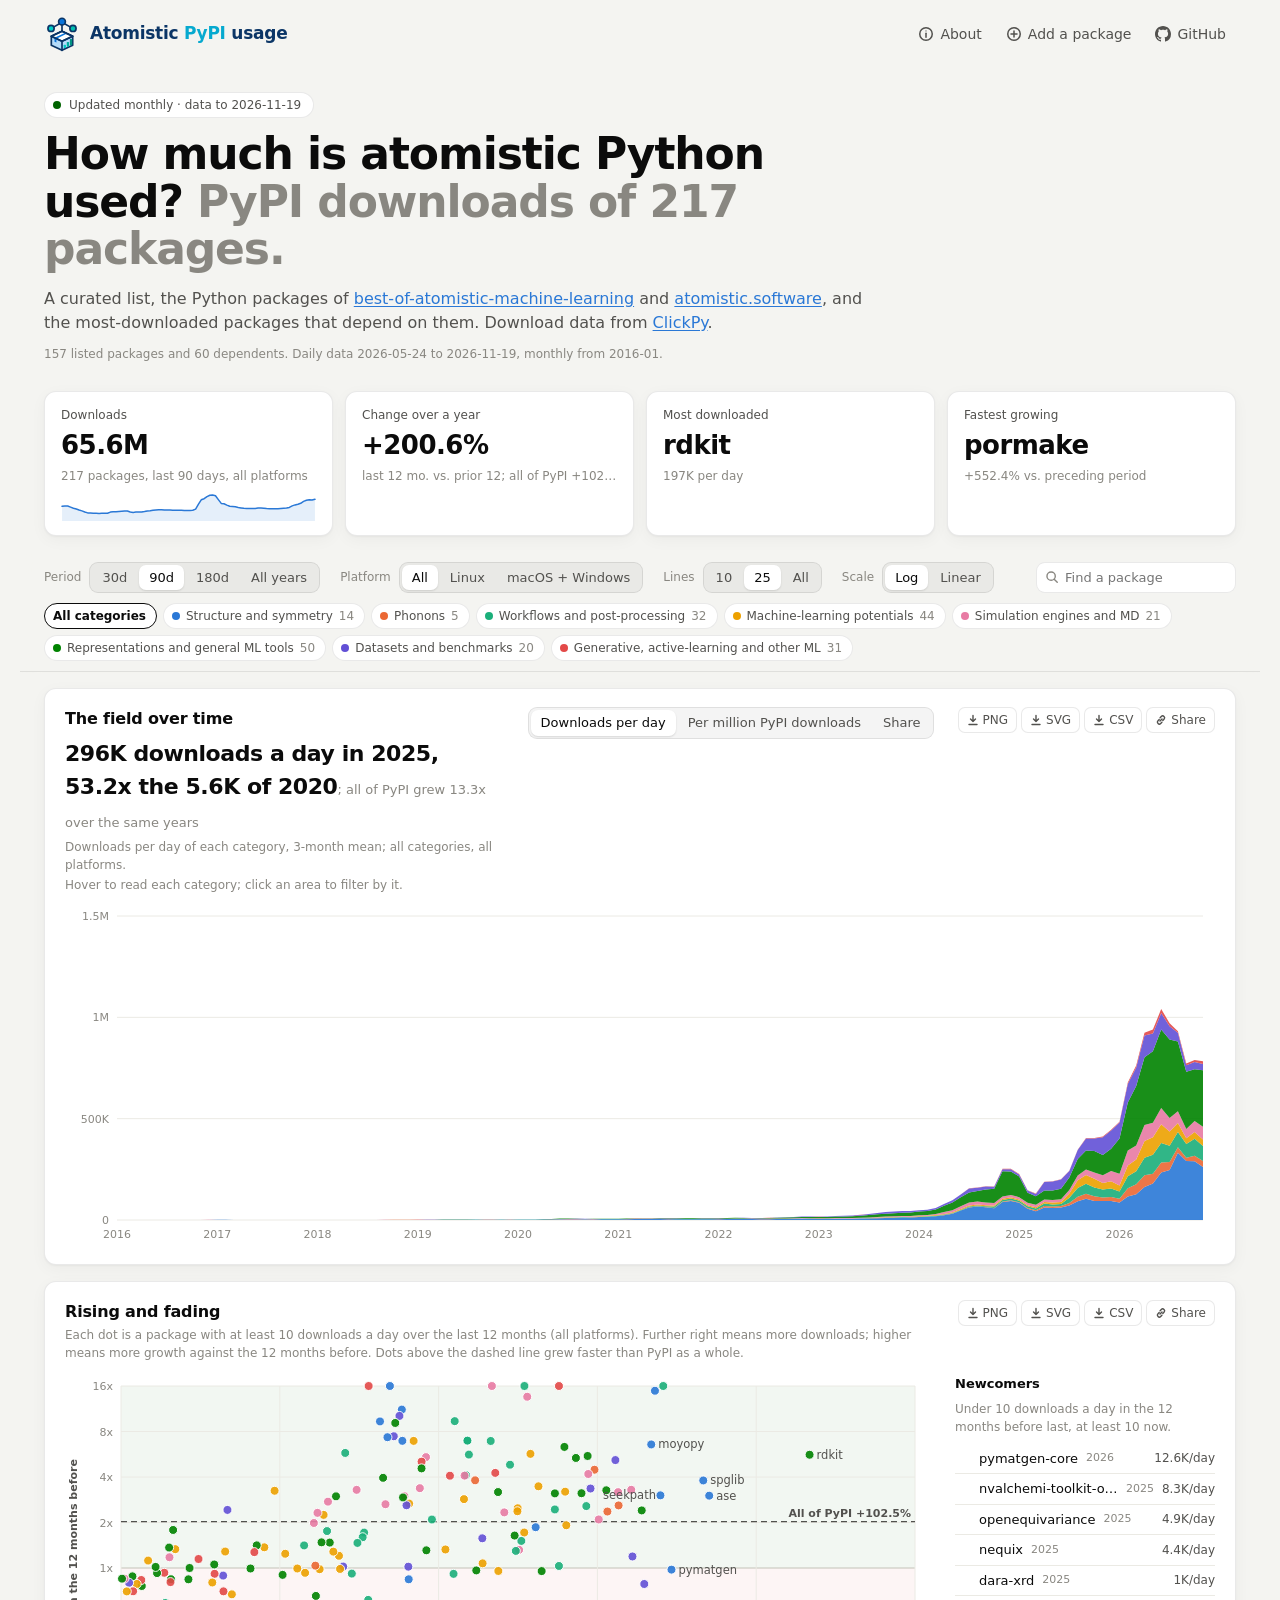
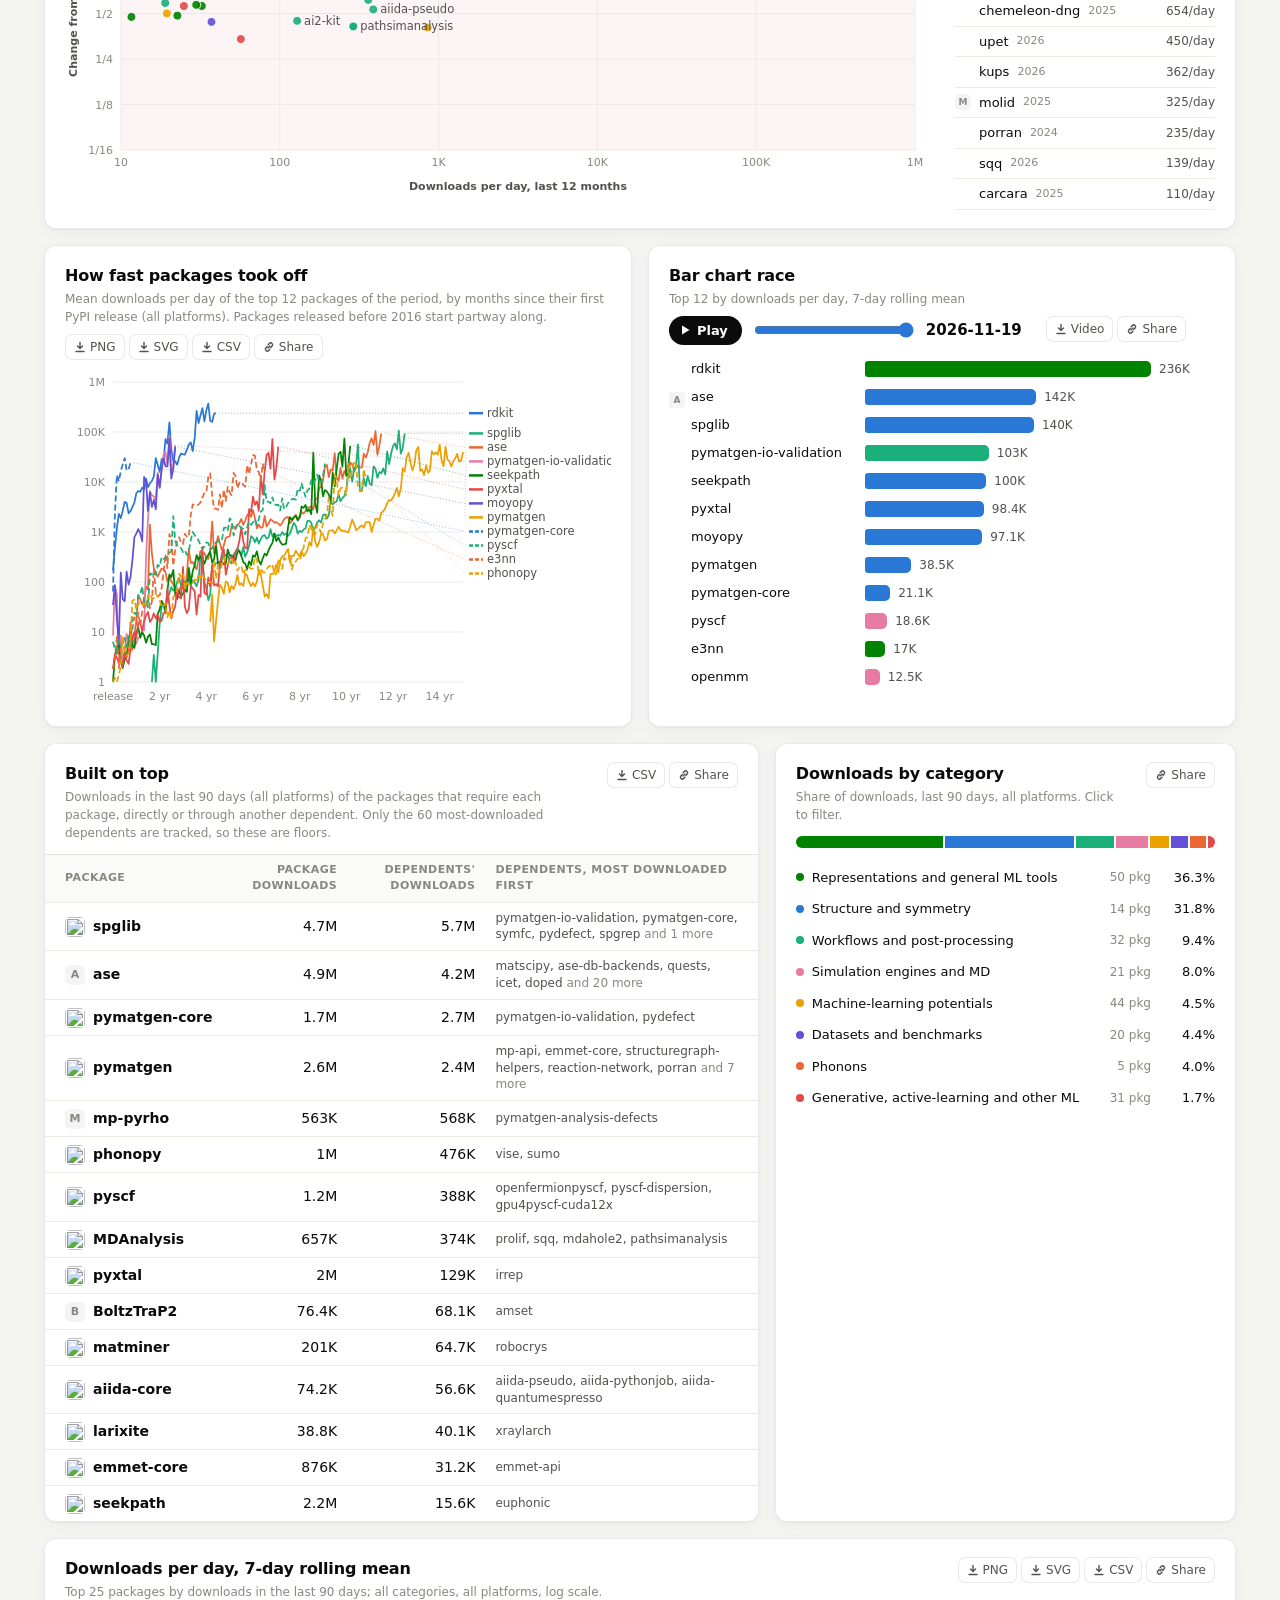
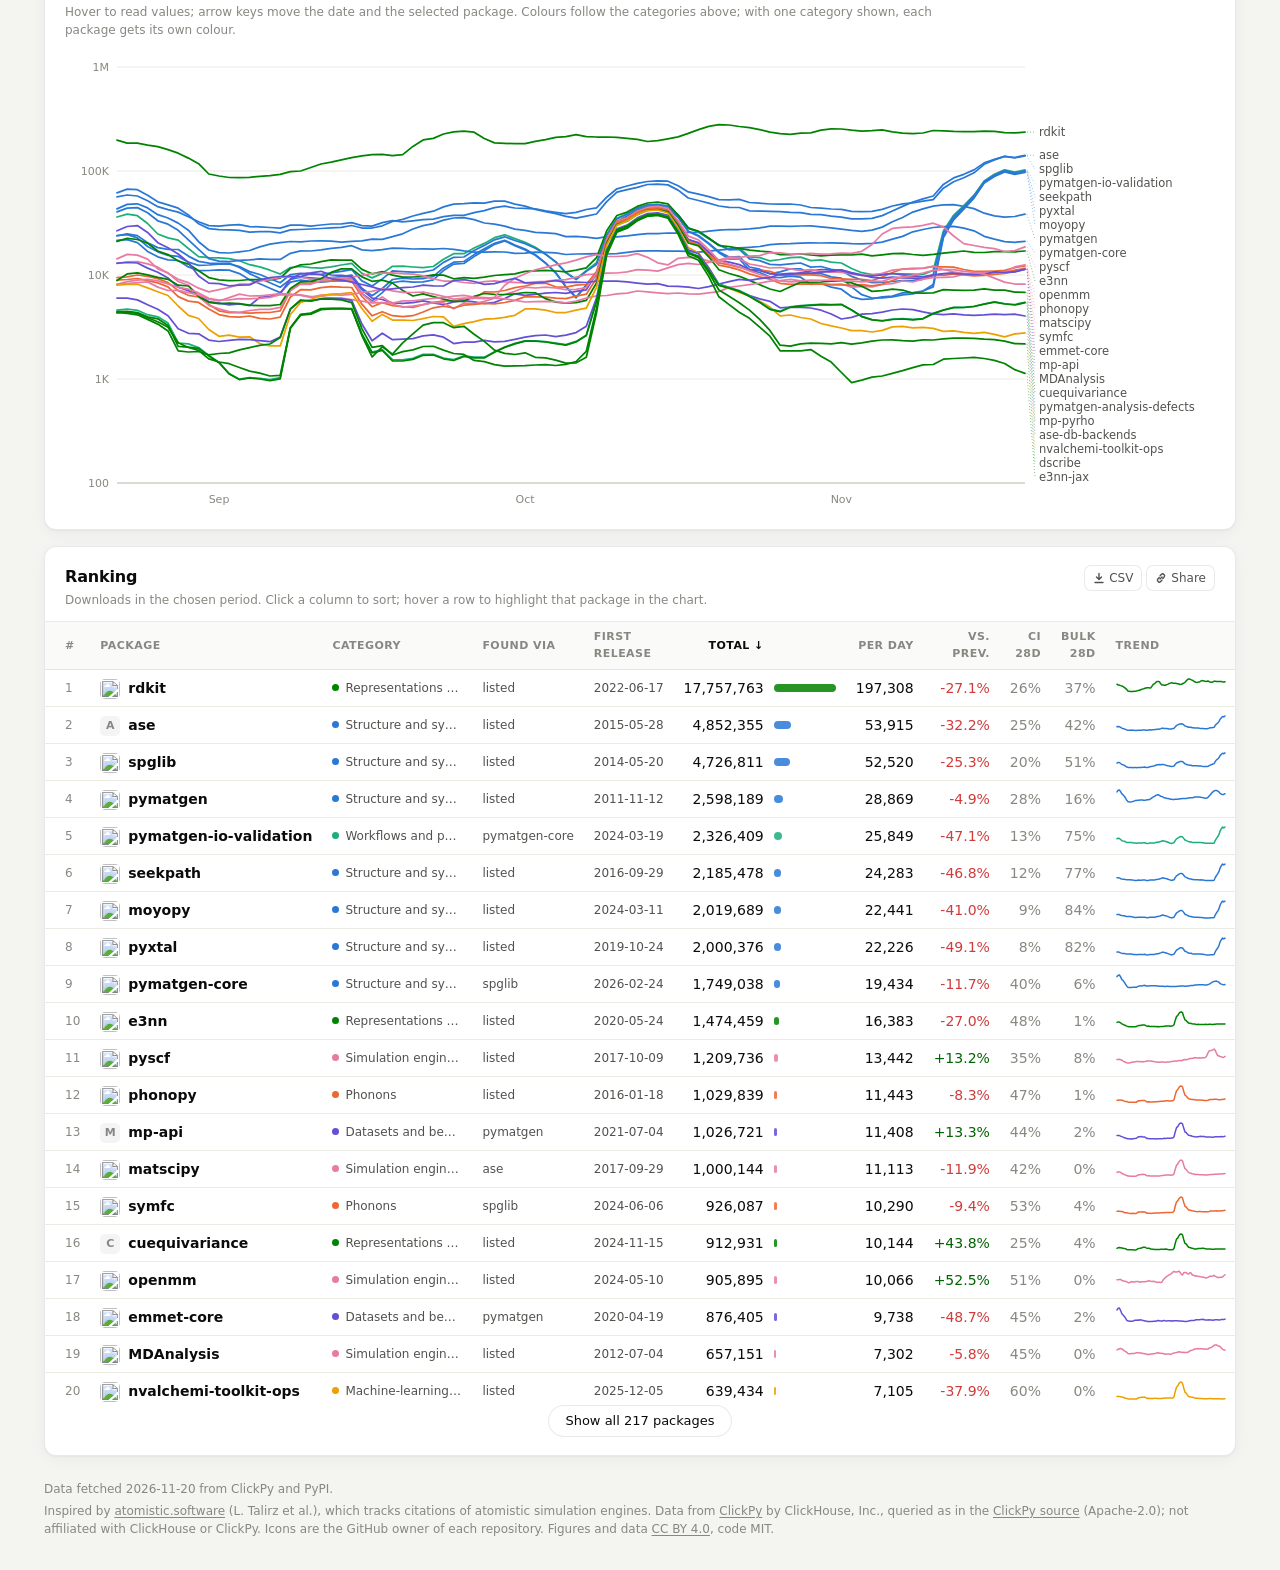
==== commit 0166d188: "feat: move About to its own page The About text had grown to six sections squeezed into one card at " ====
--- a/docs/index.html
+++ b/docs/index.html
@@ -21,7 +21,7 @@
       <span>Atomistic <b>PyPI</b> usage</span>
     </a>
     <nav>
-      <a href="#about"><svg viewBox="0 0 16 16" fill="none" stroke="currentColor" stroke-width="1.5" aria-hidden="true"><circle cx="8" cy="8" r="6.25"/><path d="M8 7.25v4" stroke-linecap="round"/><circle cx="8" cy="4.9" r="0.6" fill="currentColor" stroke="none"/></svg><span>About</span></a>
+      <a href="about.html"><svg viewBox="0 0 16 16" fill="none" stroke="currentColor" stroke-width="1.5" aria-hidden="true"><circle cx="8" cy="8" r="6.25"/><path d="M8 7.25v4" stroke-linecap="round"/><circle cx="8" cy="4.9" r="0.6" fill="currentColor" stroke="none"/></svg><span>About</span></a>
       <a href="https://github.com/lan496/pypi-atomistic-usage/blob/main/CONTRIBUTING.md"><svg viewBox="0 0 16 16" fill="none" stroke="currentColor" stroke-width="1.5" stroke-linecap="round" aria-hidden="true"><circle cx="8" cy="8" r="6.25"/><path d="M8 5v6M5 8h6"/></svg><span>Add a package</span></a>
       <a href="https://github.com/lan496/pypi-atomistic-usage"><svg viewBox="0 0 16 16" fill="currentColor" aria-hidden="true"><path d="M8 0C3.58 0 0 3.58 0 8c0 3.54 2.29 6.53 5.47 7.59.4.07.55-.17.55-.38 0-.19-.01-.82-.01-1.49-2.01.37-2.53-.49-2.69-.94-.09-.23-.48-.94-.82-1.13-.28-.15-.68-.52-.01-.53.63-.01 1.08.58 1.23.82.72 1.21 1.87.87 2.33.66.07-.52.28-.87.51-1.07-1.78-.2-3.64-.89-3.64-3.95 0-.87.31-1.59.82-2.15-.08-.2-.36-1.02.08-2.12 0 0 .67-.21 2.2.82.64-.18 1.32-.27 2-.27.68 0 1.36.09 2 .27 1.53-1.04 2.2-.82 2.2-.82.44 1.1.16 1.92.08 2.12.51.56.82 1.27.82 2.15 0 3.07-1.87 3.75-3.65 3.95.29.25.54.73.54 1.48 0 1.07-.01 1.93-.01 2.2 0 .21.15.46.55.38A8.013 8.013 0 0016 8c0-4.42-3.58-8-8-8z"/></svg><span>GitHub</span></a>
     </nav>
@@ -231,55 +231,6 @@
     <div class="more-row"><button type="button" class="more-btn" id="more"></button></div>
   </section>
 
-  <section class="card" id="about">
-    <div class="card-head"><div><h2>About</h2></div></div>
-    <div class="about">
-      <div>
-        <h3>Data</h3>
-        <p>Download counts come from <a href="https://clickpy.clickhouse.com">ClickPy</a>, ClickHouse's public copy of the PyPI download logs, which goes back to 2016;
-          the logs are <a href="https://docs.pypi.org/api/bigquery/">PyPI's download statistics</a>, licensed CC BY 4.0, and are shown here aggregated.
-          "All" leaves out installers that mirror PyPI wholesale (bandersnatch, devpi, Nexus, Artifactory, z3c.pypimirror).
-          The period of 30 to 180 days shows the 7-day rolling mean of daily downloads; "All years" shows the mean per day of each month.
-          The data are refreshed monthly.</p>
-      </div>
-      <div>
-        <h3>Packages</h3>
-        <p>Listed packages are a hand-picked list, every PyPI package of
-          <a href="https://github.com/JuDFTteam/best-of-atomistic-machine-learning">best-of-atomistic-machine-learning</a>,
-          and the simulation engines of <a href="https://atomistic.software">atomistic.software</a> that install from PyPI.
-          The page also shows the most-downloaded dependents: packages whose latest release requires a listed package, directly or through other dependents, named in the "Found via" column; a dependency declared only in an optional extra does not count, and general-purpose libraries such as RDKit and DGL are not followed.
-          Each dependent is put by hand in the category of what it does; one not yet reviewed takes the category of the package it was found through.
-          <a href="https://github.com/lan496/pypi-atomistic-usage/blob/main/CONTRIBUTING.md">Suggest a package.</a></p>
-      </div>
-      <div>
-        <h3>Downloads are not users</h3>
-        <p>CI services, container builds and cluster jobs install packages over and over, so download counts measure installs, not people.
-          Two columns of the table estimate this over the last <span class="auto-days"></span> days.
-          <b>CI</b> is the share whose installer reported a CI run; pip and uv report one when a variable such as <code>CI</code> is set, as on GitHub Actions and GitLab CI.
-          <b>Bulk rebuilds</b> is the share that came, without a CI flag, from one pinned environment downloading the same version at least <span id="bulk-min"></span> times on one day (same installer, Python, OS, glibc and country): a Docker image or batch job rebuilt many times rather than many users.</p>
-        <p>Automated installs run almost entirely on Linux, so "macOS + Windows" leaves them out; it also leaves out real use on Linux workstations and clusters, and is therefore a floor on interactive use, not an estimate of it.
-          Installs from outside PyPI, such as conda-forge, are not counted.</p>
-      </div>
-      <div>
-        <h3>Using the figures</h3>
-        <p>The figures and the numbers behind them are free to reuse, also commercially, in papers, slides and web pages, under
-          <a href="https://creativecommons.org/licenses/by/4.0/">CC BY 4.0</a>: credit "Atomistic PyPI usage" with a link, as in How to cite.</p>
-        <p>Each chart downloads as PNG or SVG, drawn in light colours with its title, the filters in use and the data source, ready for a slide; CSV gives the numbers behind it.
-          The bar chart race records as a 1280x720 video (MP4 or WebM, depending on the browser) in real time; keep the tab in view while it records.
-          Share gives a link to one figure alone and the code to embed it in another web page, keeping the filters in use.
-          Either follows the monthly refresh ("Latest") or stays on the data of one refresh for good ("Fixed"), for papers and slides whose numbers must not change.
-          The address bar keeps the current view, so a link reproduces it.</p>
-        <p>PyPI as a whole has grown too, and much of that growth is automated installs.
-          The baseline of all of PyPI (ClickPy's monthly totals over every project, all platforms, mirrors included) shows whether the field grew faster than that:
-          see "Per million PyPI downloads" in The field over time and the dashed line in Rising and fading.
-          The package list is today's, so packages that were popular once and are no longer listed are missing from the early years.</p>
-      </div>
-      <div>
-        <h3>How to cite</h3>
-        <p id="cite"></p>
-      </div>
-    </div>
-  </section>
   <footer>
     <span id="footer"></span>
     <span>Inspired by <a href="https://atomistic.software">atomistic.software</a> (L. Talirz et al.), which tracks citations of atomistic simulation engines.
@@ -397,15 +348,10 @@
   document.getElementById("sub").textContent =
     `${listed} listed packages and ${PK.length - listed} dependents. Daily data ${D.dates[0]} to ${D.dates[N - 1]}, monthly from ${D.months[FIRST_MONTH]}.`;
   document.getElementById("footer").textContent = `Data fetched ${D.fetched} from ClickPy and PyPI.`;
-  document.getElementById("bulk-min").textContent = full(D.bulk_min);
-  for (const node of document.querySelectorAll(".auto-days")) node.textContent = D.automation_days;
   document.getElementById("ci-head").textContent = `CI ${D.automation_days}d`;
   document.getElementById("bulk-head").textContent = `Bulk ${D.automation_days}d`;
   document.getElementById("bulk-head").title =
     `Share of downloads of the last ${D.automation_days} days from one environment downloading one version at least ${full(D.bulk_min)} times a day`;
-
-  document.getElementById("cite").textContent =
-    `Atomistic PyPI usage, ${location.origin}${location.pathname} (data fetched ${D.fetched} from ClickPy), ${LICENSE}. Source code: https://github.com/lan496/pypi-atomistic-usage.`;
 
   readHash();
   const fresh = document.getElementById("fresh");
--- a/docs/style.css
+++ b/docs/style.css
@@ -320,14 +320,17 @@
 .solo-foot a { color: inherit; }
 
 /* ---- about ---- */
-.about { display: grid; grid-template-columns: repeat(3, minmax(0, 1fr)); gap: 8px 32px; color: var(--text-secondary); }
-.about p { margin: 0 0 10px; }
+.doc { max-width: 760px; margin-inline: auto; padding: 28px 32px 20px; }
+.doc h1 { margin-bottom: 8px; }
+.doc h2 { font-size: 19px; margin: 28px 0 8px; scroll-margin-top: 16px; }
+.doc p { color: var(--text-secondary); font-size: 15px; line-height: 1.65; margin: 0 0 12px; }
+.topbar nav a[aria-current="page"] { color: var(--text-primary); background: var(--wash); }
 footer { color: var(--text-muted); font-size: 12px; display: flex; flex-wrap: wrap; gap: 4px 16px; justify-content: space-between; padding: 8px 0 0; }
 footer a { color: inherit; }
 
 @media (max-width: 960px) {
   .stats { grid-template-columns: repeat(2, minmax(0, 1fr)); }
-  .split, .split.even, .about, .growth { grid-template-columns: minmax(0, 1fr); }
+  .split, .split.even, .growth { grid-template-columns: minmax(0, 1fr); }
 }
 /* Ranking: drop secondary columns as the page narrows so the table fits without scrolling */
 @media (max-width: 1180px) {
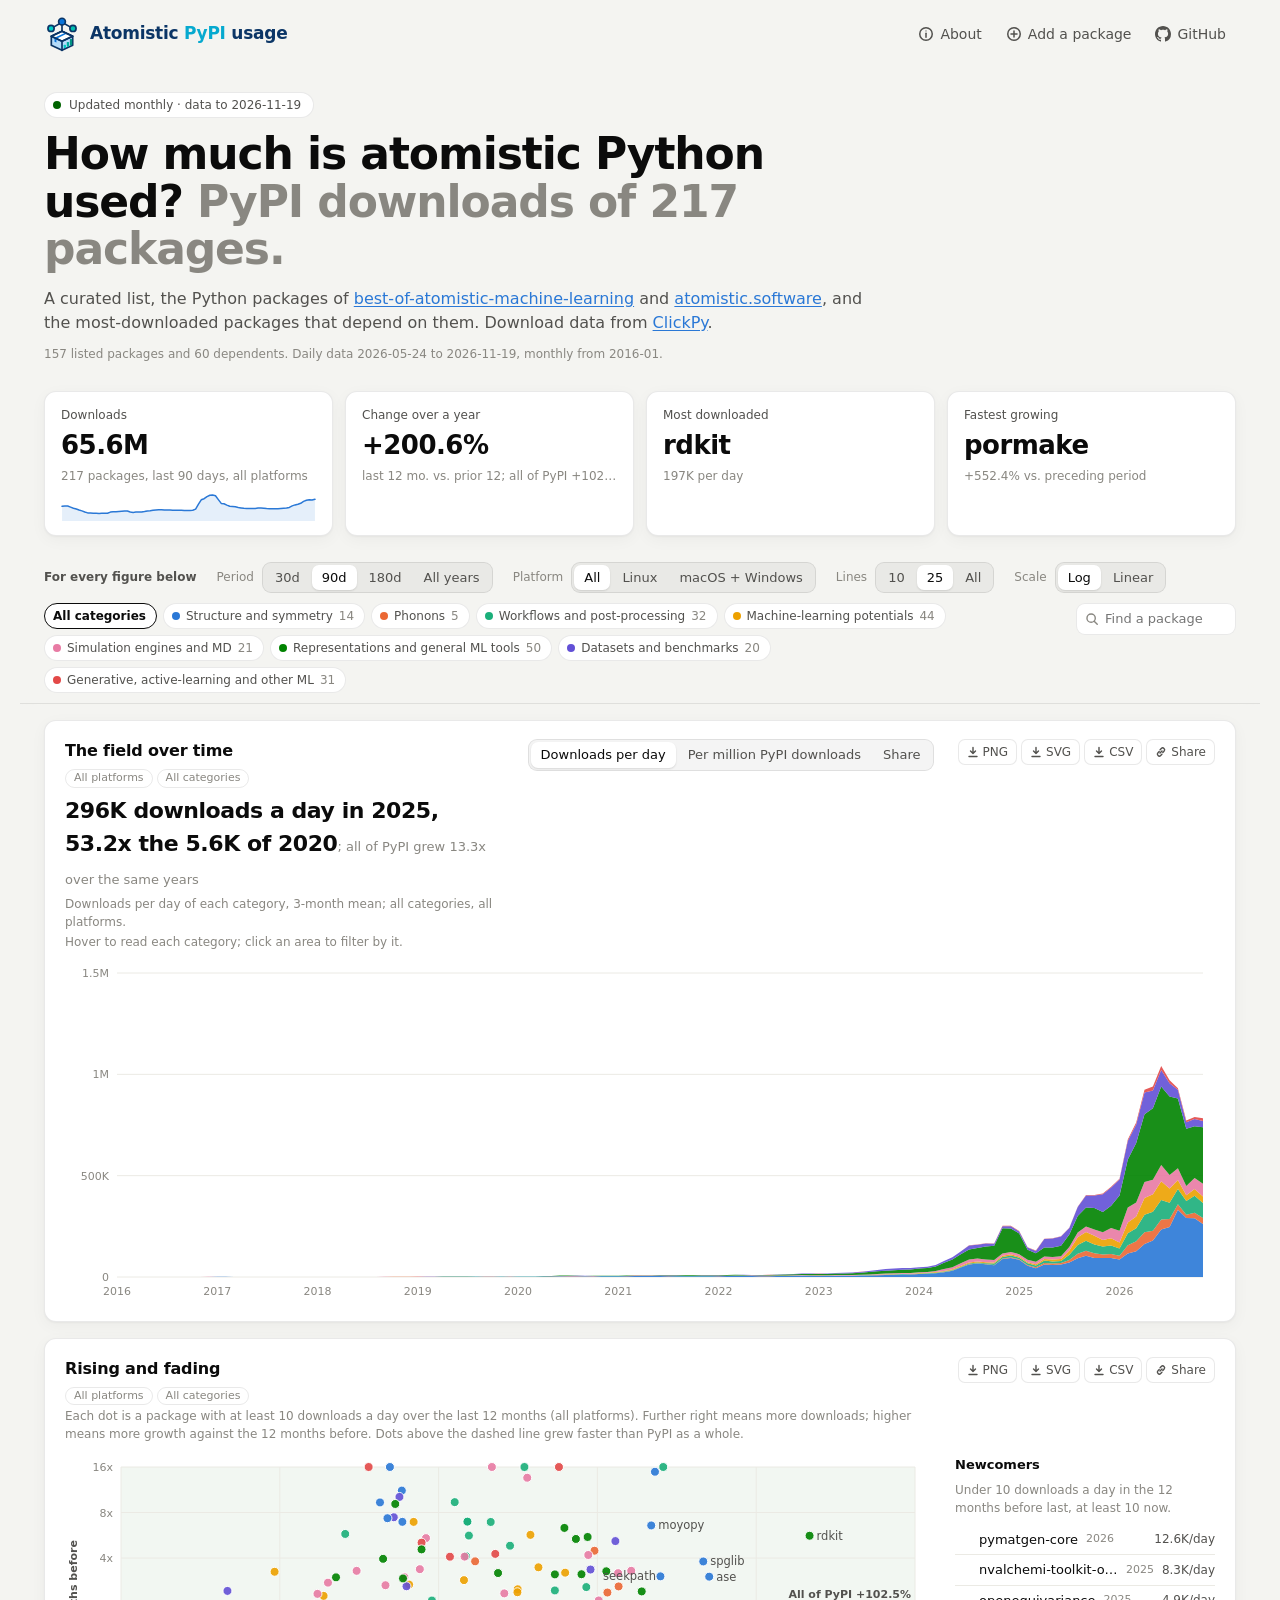
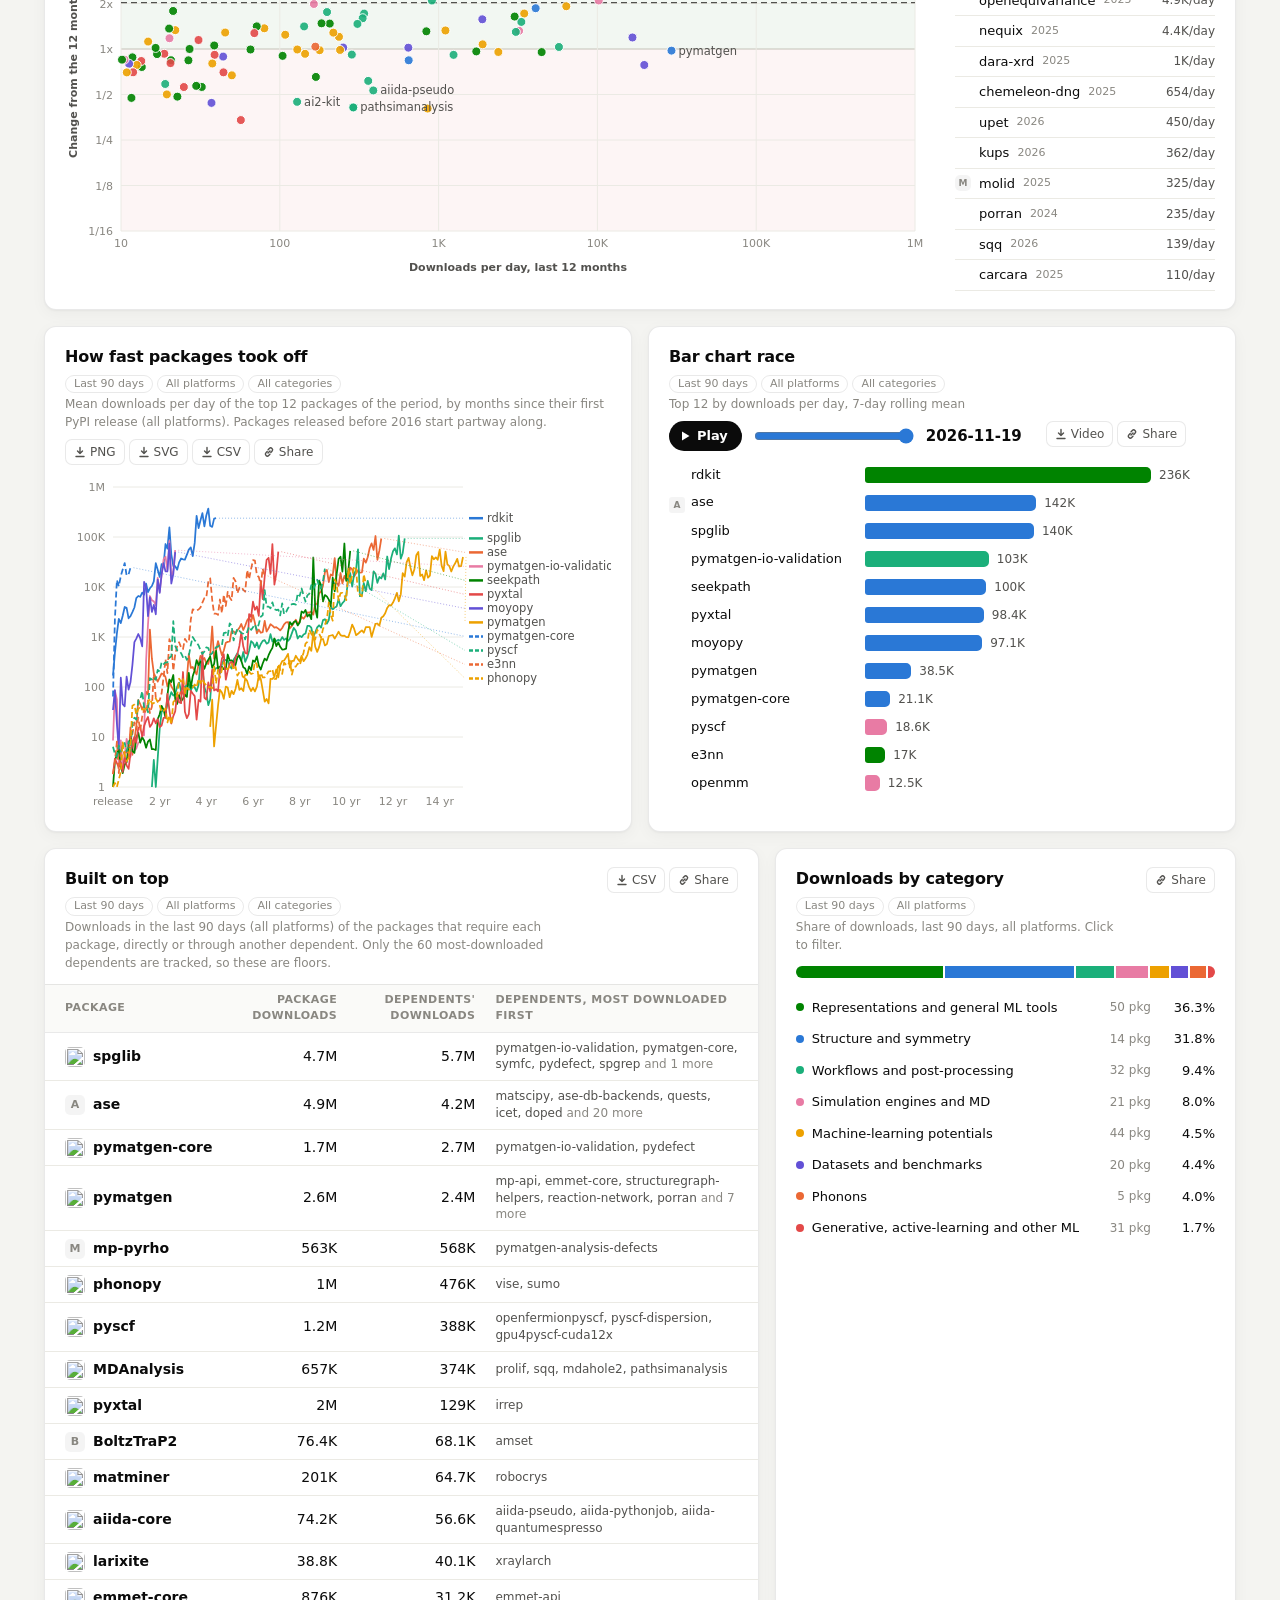
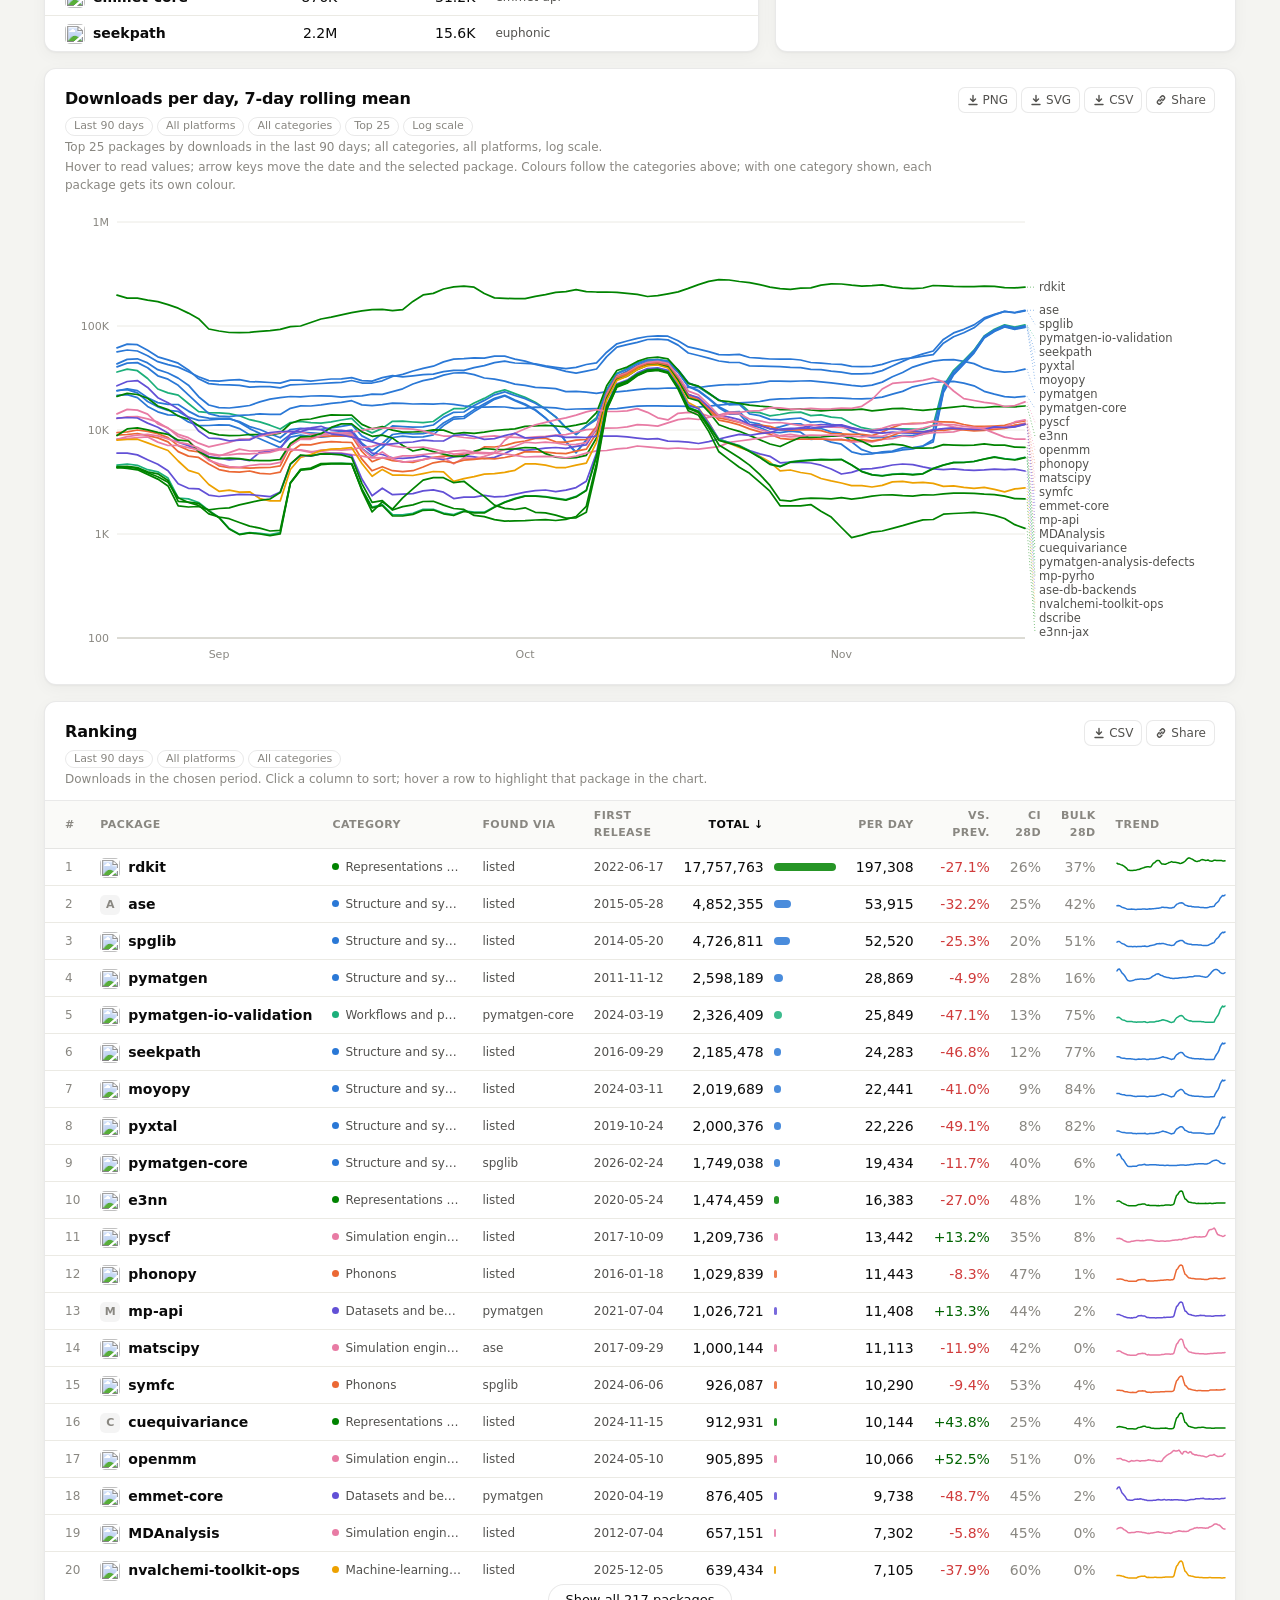
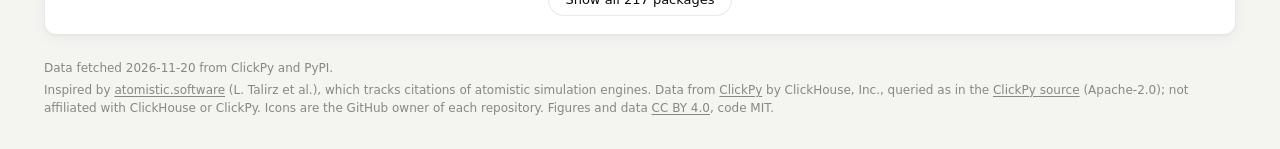
==== commit 77c8f6c0: "feat: show which toolbar settings each figure follows The toolbar changes every figure on the page, " ====
--- a/docs/index.html
+++ b/docs/index.html
@@ -41,6 +41,8 @@
 
   <div class="toolbar" id="toolbar">
     <div class="controls">
+      <span class="scope">For every figure below</span>
+      <button type="button" class="reset" id="reset" hidden>Reset</button>
       <div class="ctl">Period
         <div class="seg" id="days">
           <button type="button" data-v="30">30d</button>
@@ -69,12 +71,14 @@
           <button type="button" data-v="linear">Linear</button>
         </div>
       </div>
+    </div>
+    <div class="filter-row">
+      <div class="chips" id="cats" role="group" aria-label="Category"></div>
       <label class="search">
         <svg viewBox="0 0 16 16" fill="none" stroke="currentColor" stroke-width="1.6" stroke-linecap="round" aria-hidden="true"><circle cx="7" cy="7" r="4.75"/><path d="M10.5 10.5 14 14"/></svg>
         <input type="search" id="q" placeholder="Find a package" aria-label="Find a package">
       </label>
     </div>
-    <div class="chips" id="cats" role="group" aria-label="Category"></div>
   </div>
 
   <section class="card" data-panel="era">
@@ -322,6 +326,19 @@
 // the first month with any download, where "All years" starts
 const FIRST_MONTH = Math.max(0, D.months.findIndex((_, i) => PK.some((p) => p.monthly.all[i] > 0)));
 
+// the toolbar settings, which every figure follows in part
+const PAGE_SETTINGS = ["days", "os", "cat", "lines", "scale", "q"];
+// which of them each figure follows; the field over time and rising and fading span whole years
+const PANEL_USES = {
+  era: ["os", "cat", "q"],
+  growth: ["os", "cat", "q"],
+  adopt: ["days", "os", "cat", "q"],
+  race: ["days", "os", "cat", "q"],
+  deps: ["days", "os", "cat", "q"],
+  share: ["days", "os", "q"],
+  chart: ["days", "os", "cat", "q", "lines", "scale"],
+  table: ["days", "os", "cat", "q"],
+};
 const DEFAULTS = { days: 90, os: "all", cat: "", lines: 25, scale: "log", mode: "abs", q: "", panel: "", theme: "", snapshot: "" };
 const state = { ...DEFAULTS, sort: "total", desc: true, all: false, hl: null, cursor: null };
 // colour of each package in the current view; see assignColors()
@@ -335,6 +352,8 @@
 let view = null;
 // the figure shown alone (#panel=...) and the credit line under it; null on the full page
 let solo = null;
+// keep the toolbar's buttons in step with the state; see bindSeg()
+const segSyncs = [];
 // the figure in the share dialog and which data its link keeps
 const share = { card: null, kind: "latest" };
 // bar chart race: the point shown, the playback timer, and each package's row
@@ -366,6 +385,14 @@
   q.value = state.q;
   q.addEventListener("input", () => { state.q = q.value.trim().toLowerCase(); renderAll(); });
 
+  for (const card of document.querySelectorAll("[data-panel]")) {
+    card.querySelector("h2").after(el("p", { class: "uses", "aria-label": "Settings this figure follows" }));
+  }
+  document.getElementById("reset").addEventListener("click", () => {
+    for (const key of PAGE_SETTINGS) state[key] = DEFAULTS[key];
+    q.value = "";
+    renderAll();
+  });
   bindSeg("days", Number);
   bindSeg("os", String);
   bindSeg("lines", Number);
@@ -437,7 +464,9 @@
   state.cursor = null;
   assignColors();
   writeHash();
+  for (const sync of segSyncs) sync();
   syncChips();
+  renderUses();
   renderStats();
   renderPlots();
   renderRace();
@@ -1880,11 +1909,39 @@
   return `${sign}${Math.abs(x * 100).toFixed(signed ? 1 : 0)}%`;
 }
 
+// Shows on each figure the toolbar settings it follows, marking those changed from the defaults.
+function renderUses() {
+  document.getElementById("reset").hidden = PAGE_SETTINGS.every((key) => state[key] === DEFAULTS[key]);
+  for (const card of document.querySelectorAll("[data-panel]")) {
+    const box = card.querySelector(".uses");
+    const before = new Map([...box.children].map((n) => [n.dataset.key, n.textContent]));
+    box.replaceChildren(...PANEL_USES[card.dataset.panel]
+      .filter((key) => key !== "q" || state.q)
+      .map((key) => {
+        const label = settingLabel(key);
+        const changed = before.has(key) && before.get(key) !== label;
+        return el("span", {
+          "data-key": key,
+          class: `${state[key] !== DEFAULTS[key] ? "set" : ""}${changed ? " flash" : ""}`.trim(),
+        }, label);
+      }));
+  }
+}
+
+function settingLabel(key) {
+  if (key === "days") return state.days ? `Last ${state.days} days` : "All years";
+  if (key === "os") return { all: "All platforms", linux: "Linux", desktop: "macOS + Windows" }[state.os];
+  if (key === "cat") return state.cat || "All categories";
+  if (key === "q") return `Matching "${state.q}"`;
+  if (key === "lines") return state.lines ? `Top ${state.lines}` : "All packages";
+  return state.scale === "log" ? "Log scale" : "Linear scale";
+}
+
 function bindSeg(id, parse) {
   const buttons = [...document.getElementById(id).querySelectorAll("button")];
   const sync = () => buttons.forEach((b) => b.setAttribute("aria-pressed", String(parse(b.dataset.v) === state[id])));
-  buttons.forEach((b) => b.addEventListener("click", () => { state[id] = parse(b.dataset.v); sync(); renderAll(); }));
-  sync();
+  buttons.forEach((b) => b.addEventListener("click", () => { state[id] = parse(b.dataset.v); renderAll(); }));
+  segSyncs.push(sync);
 }
 
 function el(tag, attrs = {}, ...children) {
--- a/docs/style.css
+++ b/docs/style.css
@@ -127,14 +127,31 @@
 }
 .seg button:hover { color: var(--text-primary); }
 .seg button[aria-pressed="true"] { color: var(--text-primary); background: var(--surface); box-shadow: 0 1px 2px rgba(0, 0, 0, 0.12); }
-.search { margin-left: auto; position: relative; }
+.search { margin-left: auto; position: relative; flex: none; }
+.scope { font-size: 12px; font-weight: 600; color: var(--text-secondary); }
+.reset {
+  font: inherit; font-size: 12px; color: var(--text-secondary); background: transparent; cursor: pointer;
+  border: 1px solid var(--border); border-radius: 9px; padding: 2px 8px;
+}
+.reset:hover { color: var(--text-primary); background: var(--wash); }
+.reset[hidden] { display: none; }
+/* the toolbar settings a figure follows, under its title */
+.uses { display: flex; flex-wrap: wrap; gap: 4px; margin: 6px 0 2px; }
+.uses span {
+  font-size: 11px; color: var(--text-muted); border: 1px solid var(--border); border-radius: 999px; padding: 0 8px;
+}
+.uses span.set { color: var(--c1); border-color: color-mix(in srgb, var(--c1) 45%, transparent); background: color-mix(in srgb, var(--c1) 8%, transparent); font-weight: 600; }
+.uses span.flash { animation: flash 1.2s ease-out; }
+@keyframes flash { from { background: color-mix(in srgb, var(--c1) 35%, transparent); } }
+@media (prefers-reduced-motion: reduce) { .uses span.flash { animation: none; } }
 .search svg { position: absolute; left: 9px; top: 50%; width: 14px; height: 14px; transform: translateY(-50%); color: var(--text-muted); }
 input[type="search"] {
   font: inherit; font-size: 13px; color: var(--text-primary); background: var(--surface);
-  border: 1px solid var(--border); border-radius: 9px; padding: 5px 10px 5px 28px; width: 200px;
+  border: 1px solid var(--border); border-radius: 9px; padding: 5px 10px 5px 28px; width: 160px;
 }
 input[type="search"]:focus { outline: 2px solid color-mix(in srgb, var(--c1) 40%, transparent); outline-offset: 1px; }
-.chips { display: flex; flex-wrap: wrap; gap: 6px; margin-top: 10px; }
+.filter-row { display: flex; gap: 8px 16px; align-items: flex-start; margin-top: 10px; }
+.chips { display: flex; flex-wrap: wrap; gap: 6px; }
 .chip {
   font: inherit; font-size: 12px; color: var(--text-secondary); cursor: pointer;
   display: inline-flex; align-items: center; gap: 6px;
@@ -344,6 +361,7 @@
   /* too tall to keep on screen at this width */
   .toolbar { position: static; margin: 0 -14px 12px; padding: 8px 14px; }
   .topbar nav a span { display: none; }
+  .filter-row { flex-wrap: wrap; }
   .search { margin-left: 0; width: 100%; }
   input[type="search"] { width: 100%; }
   .card { padding: 14px; }
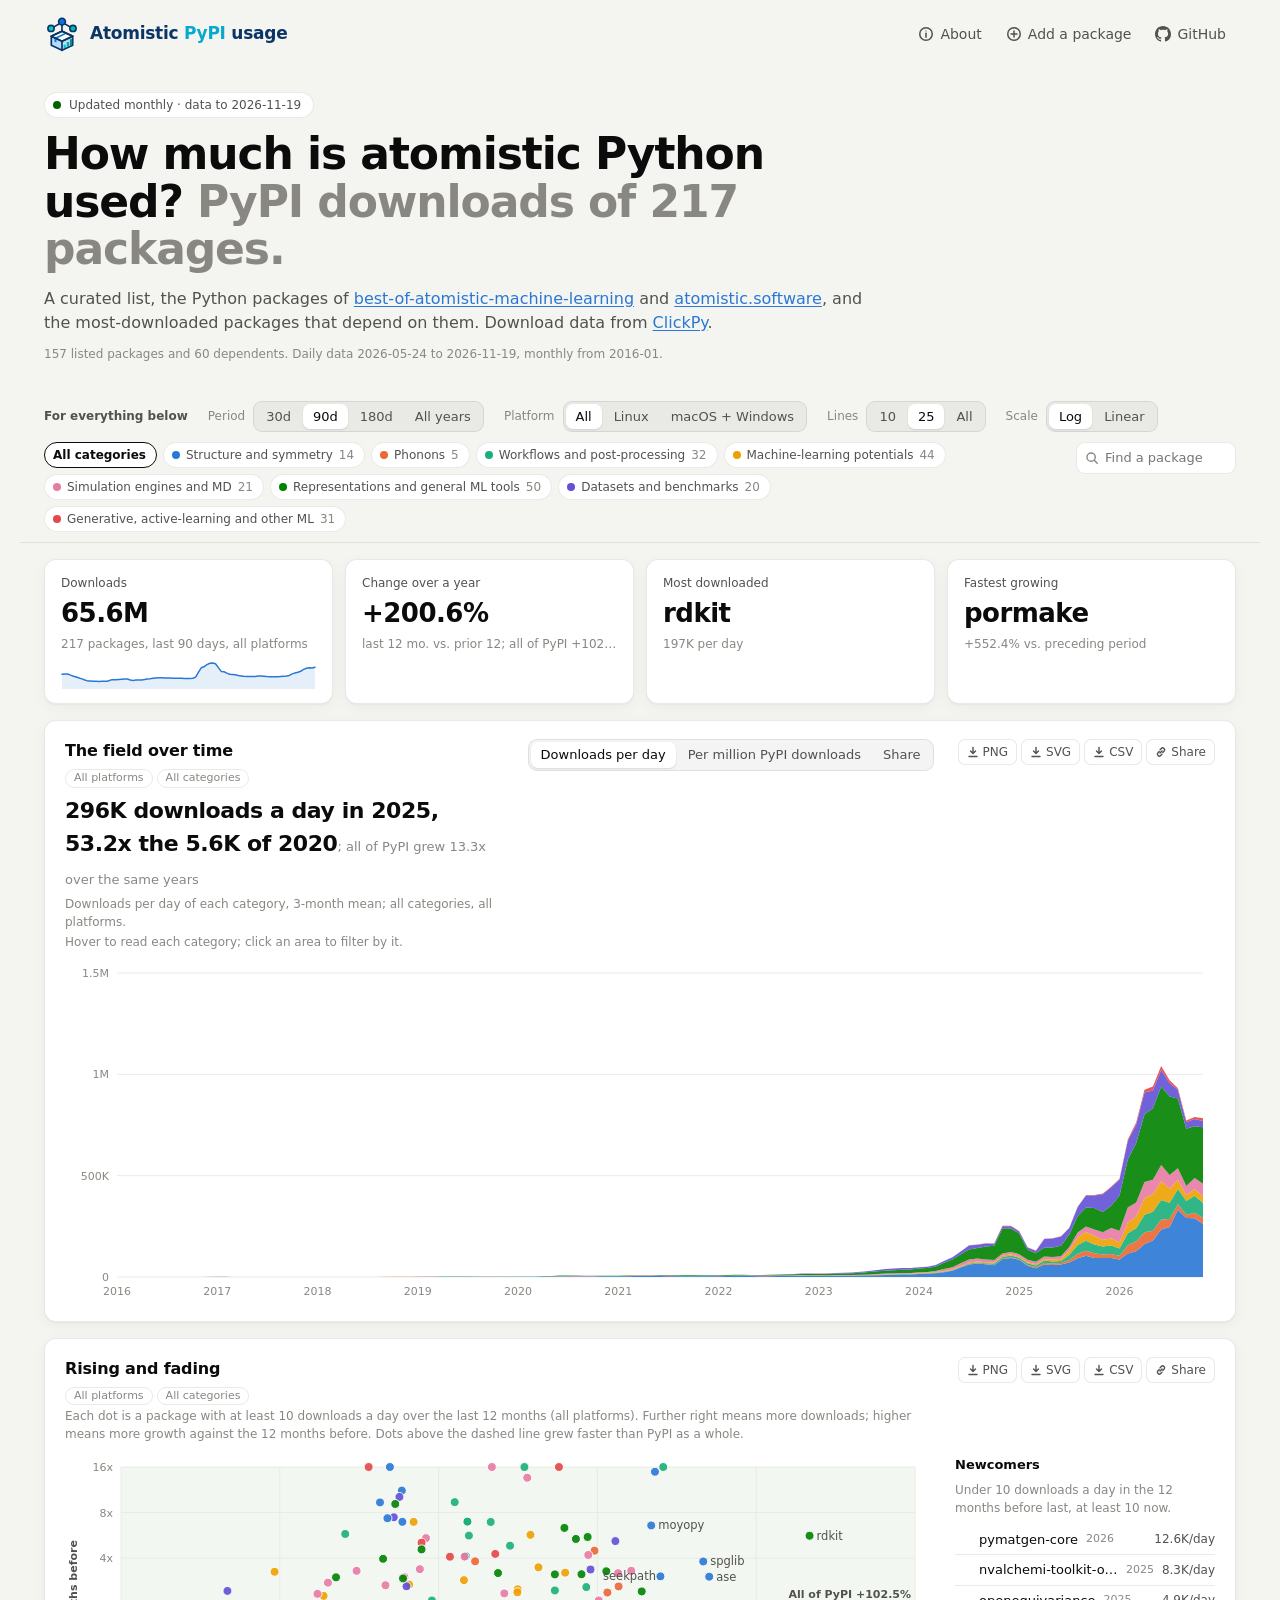
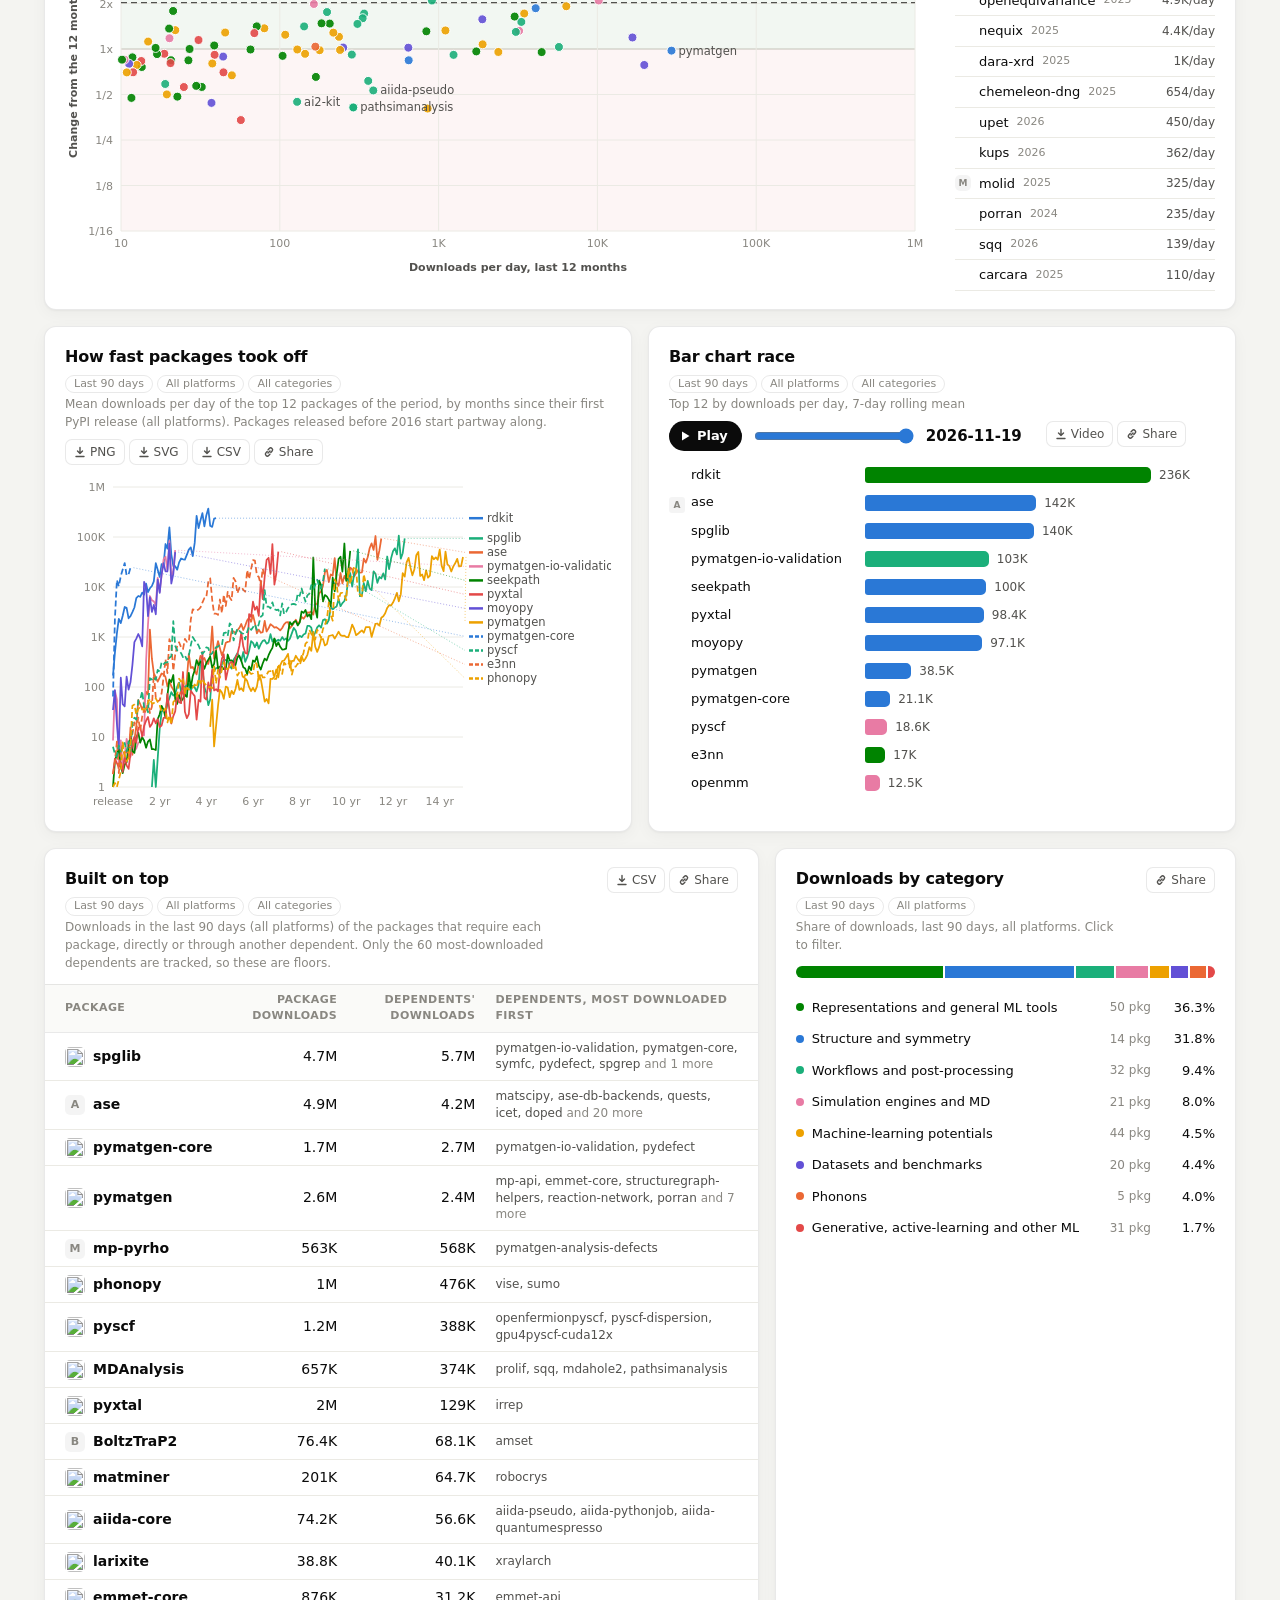
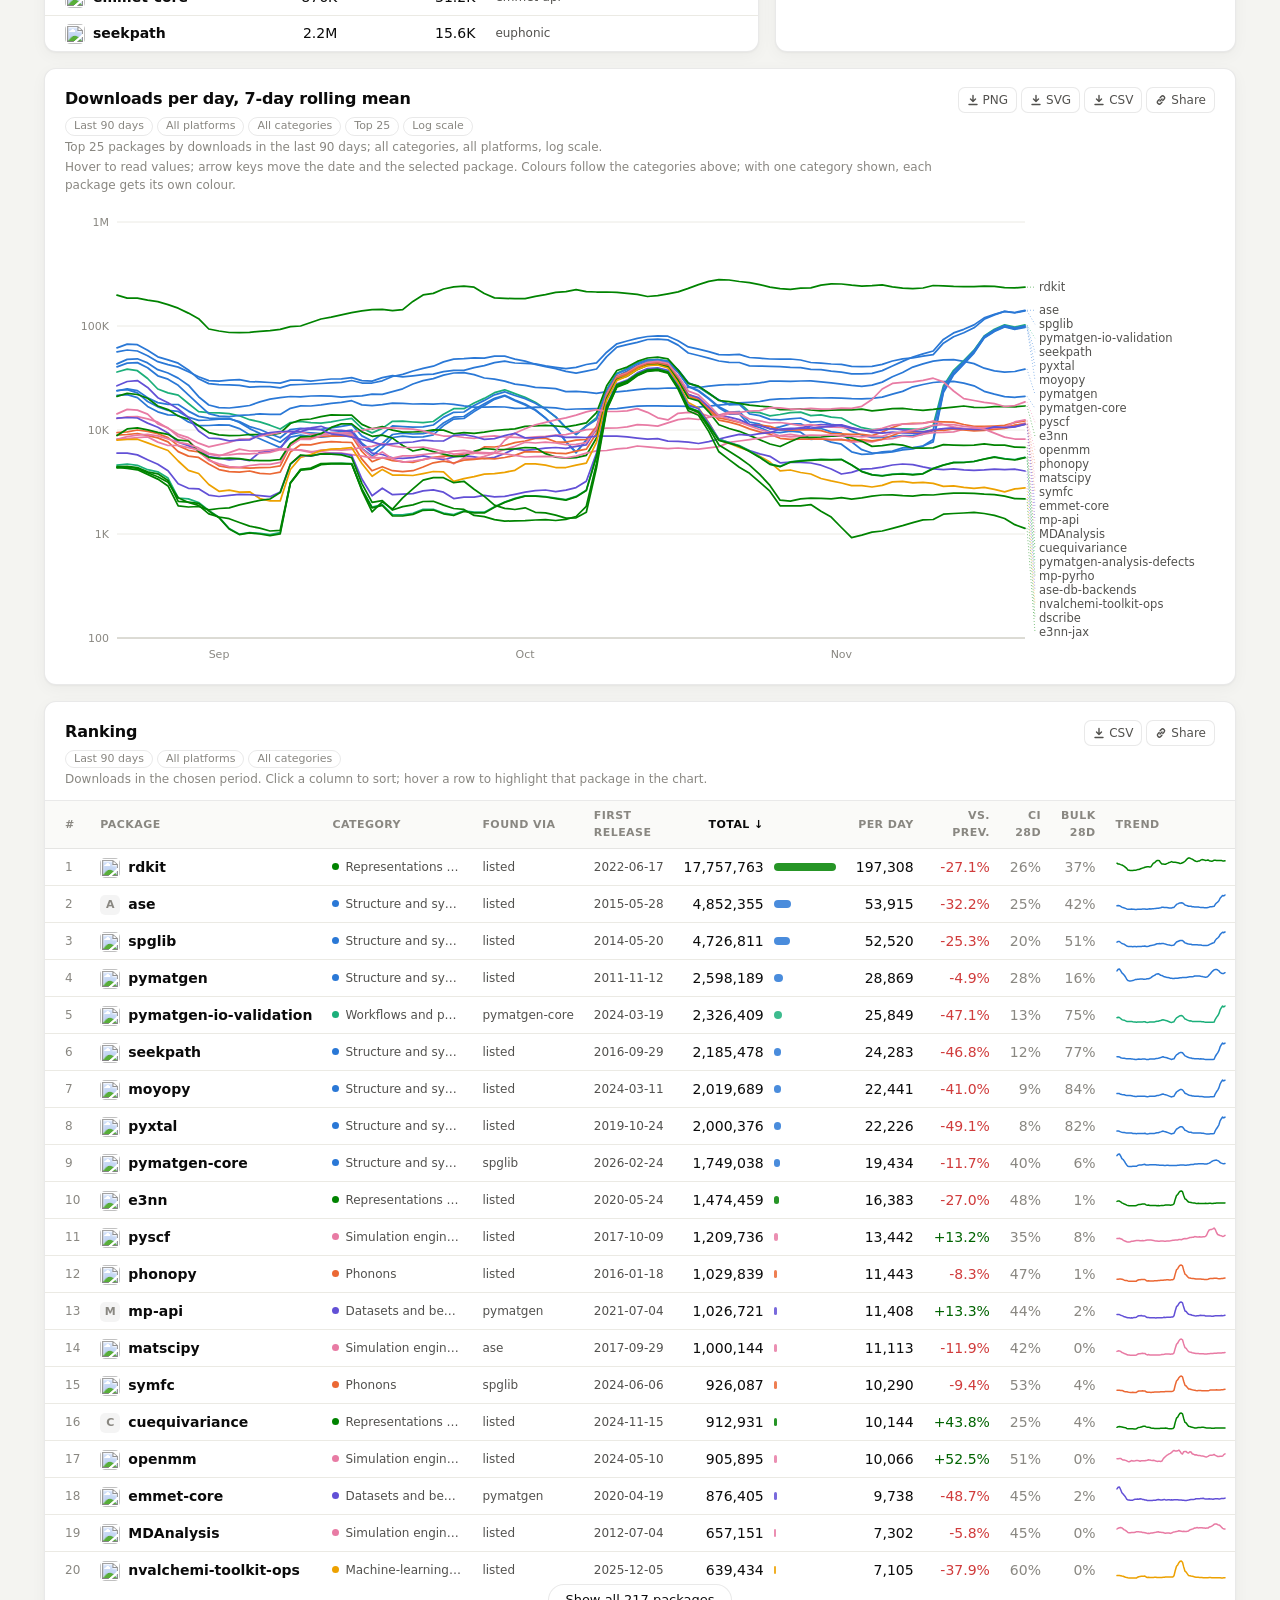
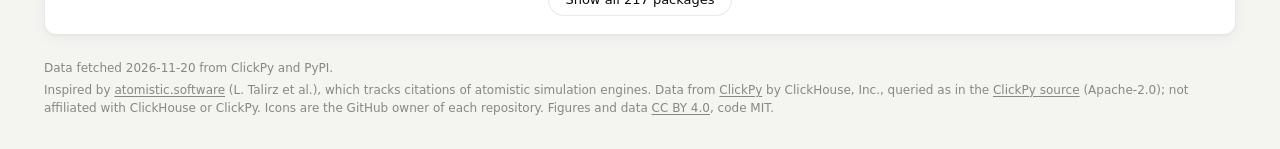
==== commit d3c4112d: "fix: put the toolbar above the headline numbers, which it also changes The toolbar said it set every" ====
--- a/docs/index.html
+++ b/docs/index.html
@@ -37,11 +37,9 @@
     <p class="sub" id="sub"></p>
   </header>
 
-  <div class="stats" id="stats"></div>
-
   <div class="toolbar" id="toolbar">
     <div class="controls">
-      <span class="scope">For every figure below</span>
+      <span class="scope">For everything below</span>
       <button type="button" class="reset" id="reset" hidden>Reset</button>
       <div class="ctl">Period
         <div class="seg" id="days">
@@ -81,6 +79,8 @@
     </div>
   </div>
 
+  <div class="stats" id="stats"></div>
+
   <section class="card" data-panel="era">
     <div class="card-head">
       <div>
@@ -253,7 +253,7 @@
     <label>Data</label>
     <div class="seg" id="share-kind">
       <button type="button" data-v="latest" title="Follows the monthly refresh">Latest</button>
-      <button type="button" data-v="fixed" id="share-fixed" title="Keeps the numbers of this refresh for good"></button>
+      <button type="button" data-v="fixed" id="share-fixed" title="Keeps the numbers of this refresh for a year"></button>
     </div>
     <p class="note" id="share-kind-note"></p>
     <label for="share-link">Link to this figure alone</label>
@@ -377,7 +377,7 @@
   if (state.snapshot) {
     fresh.append(`Fixed to the refresh of ${D.fetched}, data to ${D.dates[N - 1]}. `, el("a", { class: "latest-link" }, "See the latest"));
   } else {
-    fresh.textContent = `${SNAPSHOT ? `No snapshot of ${SNAPSHOT}; showing the latest. ` : ""}Updated monthly · data to ${D.dates[N - 1]}`;
+    fresh.textContent = `${SNAPSHOT ? `No snapshot of ${SNAPSHOT} (they are kept for a year); showing the latest. ` : ""}Updated monthly · data to ${D.dates[N - 1]}`;
   }
   document.documentElement.classList.toggle("light", state.theme === "light");
   if (state.panel) enterSolo();
@@ -1074,11 +1074,16 @@
   document.getElementById("share-note").textContent = `Share of downloads, ${periodName()}, ${platformName()}. Click to filter.`;
   const bar = el("div", { class: "share-bar", "aria-hidden": "true" });
   const list = el("ul", { class: "cat-list" });
+  const segs = new Map();
+  // the bar segments of the chosen category, or of the one hovered in the list, stand out
+  const lightUp = (c) => {
+    for (const [sc, seg] of segs) seg.style.opacity = c && c !== sc ? 0.25 : 1;
+  };
   for (const b of [...byCat].sort((a, b2) => b2.total - a.total)) {
     const seg = el("div");
     seg.style.flex = String(b.total / total);
     seg.style.background = catColor(b.c);
-    seg.style.opacity = state.cat && state.cat !== b.c ? 0.25 : 1;
+    segs.set(b.c, seg);
     if (b.total > 0) bar.append(seg);
     const dot = el("i", { class: "dot" });
     dot.style.background = catColor(b.c);
@@ -1087,8 +1092,11 @@
       el("span", { class: "n" }, `${b.n} pkg`),
       el("span", { class: "v" }, `${(100 * b.total / total).toFixed(1)}%`));
     li.addEventListener("click", () => setCat(b.c));
+    li.addEventListener("pointerenter", () => lightUp(b.c));
+    li.addEventListener("pointerleave", () => lightUp(state.cat));
     list.append(li);
   }
+  lightUp(state.cat);
   document.getElementById("share").replaceChildren(bar, list);
 }
 
@@ -1248,10 +1256,13 @@
     transform: `rotate(-90 12 ${m.top + ph / 2})`,
   }, "Change from the 12 months before"));
 
+  const dots = new Map();
   for (const d of [...pts].sort((p, q) => q.now - p.now)) {
-    plot.append(svg("circle", {
+    const dot = svg("circle", {
       cx: x(d.now), cy: y(d.r), r: 4.5, fill: colorOf(d.p), stroke: "var(--surface)", "stroke-width": 1, opacity: 0.9,
-    }));
+    });
+    dots.set(d.p, dot);
+    plot.append(dot);
   }
   // names for the biggest, the fastest risers and the steepest fallers, where they fit
   const big = [...pts].sort((p, q) => q.now - p.now).slice(0, 8);
@@ -1292,13 +1303,42 @@
   };
   plot.onpointerleave = () => { hover.replaceChildren(); hideTip(); };
 
+  // A newcomer from the list, where it would sit, dashed as it is not one of the dots; the others fade.
+  const focus = svg("g", { "pointer-events": "none" });
+  plot.append(focus);
+  const focusOn = (d) => {
+    for (const dot of dots.values()) dot.setAttribute("opacity", d ? 0.2 : 0.9);
+    focus.replaceChildren();
+    if (!d) return;
+    const cx = Math.min(W - m.right, Math.max(m.left, x(d.now)));
+    const cy = y(d.before > 0 ? Math.log2(d.now / d.before) : Infinity);
+    focus.append(
+      svg("circle", { cx, cy, r: 4.5, fill: colorOf(d.p) }),
+      svg("circle", { cx, cy, r: 8, fill: "none", stroke: "var(--text-primary)", "stroke-width": 1.5, "stroke-dasharray": "3 2" }),
+      svg("text", {
+        x: cx > m.left + pw / 2 ? cx - 12 : cx + 12, y: cy + (cy < m.top + 12 ? 16 : 4),
+        "text-anchor": cx > m.left + pw / 2 ? "end" : "start", class: "lbl",
+      }, `${d.p.name}, new: ${compact(d.before)} to ${compact(d.now)} a day`));
+  };
+
   const list = document.getElementById("newcomers");
   list.replaceChildren();
   for (const d of fresh.sort((p, q) => q.now - p.now).slice(0, 12)) {
-    list.append(el("li", { title: d.p.category },
+    const li = el("li", { title: d.p.category },
       icon(d.p), el("span", { class: "name" }, pkgLink(d.p)),
       el("span", { class: "y" }, d.p.since ? d.p.since.slice(0, 4) : ""),
-      el("span", { class: "v" }, `${compact(d.now)}/day`)));
+      el("span", { class: "v" }, `${compact(d.now)}/day`));
+    li.addEventListener("pointerenter", (ev) => {
+      focusOn(d);
+      const top = d.before <= 0 || Math.log2(d.now / d.before) > lim;
+      showTip(ev,
+        el("div", { class: "t" }, d.p.name),
+        el("div", { class: "m" }, `${d.p.category}; first release ${d.p.since ?? "unknown"}`),
+        el("div", {}, `${compact(d.before)} to ${compact(d.now)} downloads a day`),
+        el("div", { class: "m" }, top ? "Ringed at the top edge of the plot, beyond its scale." : "Ringed in the plot."));
+    });
+    li.addEventListener("pointerleave", () => { focusOn(null); hideTip(); });
+    list.append(li);
   }
   if (!fresh.length) list.append(el("li", { class: "y" }, "None among the packages shown."));
 }
@@ -1362,24 +1402,36 @@
       x1: W - m.right + 6, x2: W - m.right + 20, y1: l.y, y2: l.y,
       stroke: l.s.color, "stroke-width": 2.5, "stroke-dasharray": l.s.dash === "none" ? "none" : "4 2",
     }));
-    plot.append(svgLink(l.s.p, svg("text", { x: W - m.right + 24, y: l.y + 4, class: "lbl" }, l.s.p.name)));
+    l.text = svg("text", { x: W - m.right + 24, y: l.y + 4, class: "lbl" }, l.s.p.name);
+    plot.append(svgLink(l.s.p, l.text));
   }
   const hover = svg("g");
   plot.append(hover);
   plot.onpointermove = (ev) => {
     const box = plot.getBoundingClientRect();
     const [px, py] = [ev.clientX - box.left, ev.clientY - box.top];
-    const age = Math.round(((px - m.left) / pw) * maxAge);
     let best = null;
-    let bestDist = Infinity;
-    series.forEach((s, k) => {
-      const pt = s.pts.find((d) => d.age === age);
-      if (pt && Math.abs(y(pt.v) - py) < bestDist) { best = { k, pt }; bestDist = Math.abs(y(pt.v) - py); }
-    });
+    if (px > W - m.right) {
+      // over the names: the nearest name picks its line, shown at its last month
+      const l = labels.reduce((a, b) => (Math.abs(b.y - py) < Math.abs(a.y - py) ? b : a), labels[0]);
+      if (l) best = { k: series.indexOf(l.s), pt: l.s.pts.at(-1) };
+    } else {
+      const age = Math.round(((px - m.left) / pw) * maxAge);
+      let bestDist = Infinity;
+      series.forEach((s, k) => {
+        const pt = s.pts.find((d) => d.age === age);
+        if (pt && Math.abs(y(pt.v) - py) < bestDist) { best = { k, pt }; bestDist = Math.abs(y(pt.v) - py); }
+      });
+    }
     paths.forEach((path, k) => {
       path.setAttribute("opacity", best && best.k !== k ? 0.15 : 1);
       path.setAttribute("stroke-width", best && best.k === k ? 3 : 1.75);
     });
+    for (const l of labels) {
+      const on = best && series[best.k] === l.s;
+      l.text.setAttribute("font-weight", on ? 600 : 400);
+      l.text.setAttribute("opacity", best && !on ? 0.4 : 1);
+    }
     hover.replaceChildren();
     const s = best && series[best.k];
     plot.onclick = s ? (e) => { if (!e.target.closest("a")) openPkg(s.p); } : null;
@@ -1393,6 +1445,7 @@
   };
   plot.onpointerleave = () => {
     paths.forEach((path) => { path.setAttribute("opacity", 1); path.setAttribute("stroke-width", 1.75); });
+    for (const l of labels) { l.text.setAttribute("font-weight", 400); l.text.setAttribute("opacity", 1); }
     hover.replaceChildren();
     hideTip();
   };
@@ -1574,7 +1627,7 @@
   const { card, kind } = share;
   for (const b of document.querySelectorAll("#share-kind button")) b.setAttribute("aria-pressed", String(b.dataset.v === kind));
   document.getElementById("share-kind-note").textContent = kind === "fixed"
-    ? `The numbers stay those of the refresh of ${D.fetched}, data to ${D.dates[N - 1]}.`
+    ? `The numbers stay those of the refresh of ${D.fetched}, data to ${D.dates[N - 1]}, for a year; after that the link shows the latest data.`
     : "The figure follows the monthly refresh.";
   const title = card.querySelector("h2").textContent;
   const url = viewUrl({ panel: card.dataset.panel, snapshot: kind === "fixed" ? D.fetched : "" });
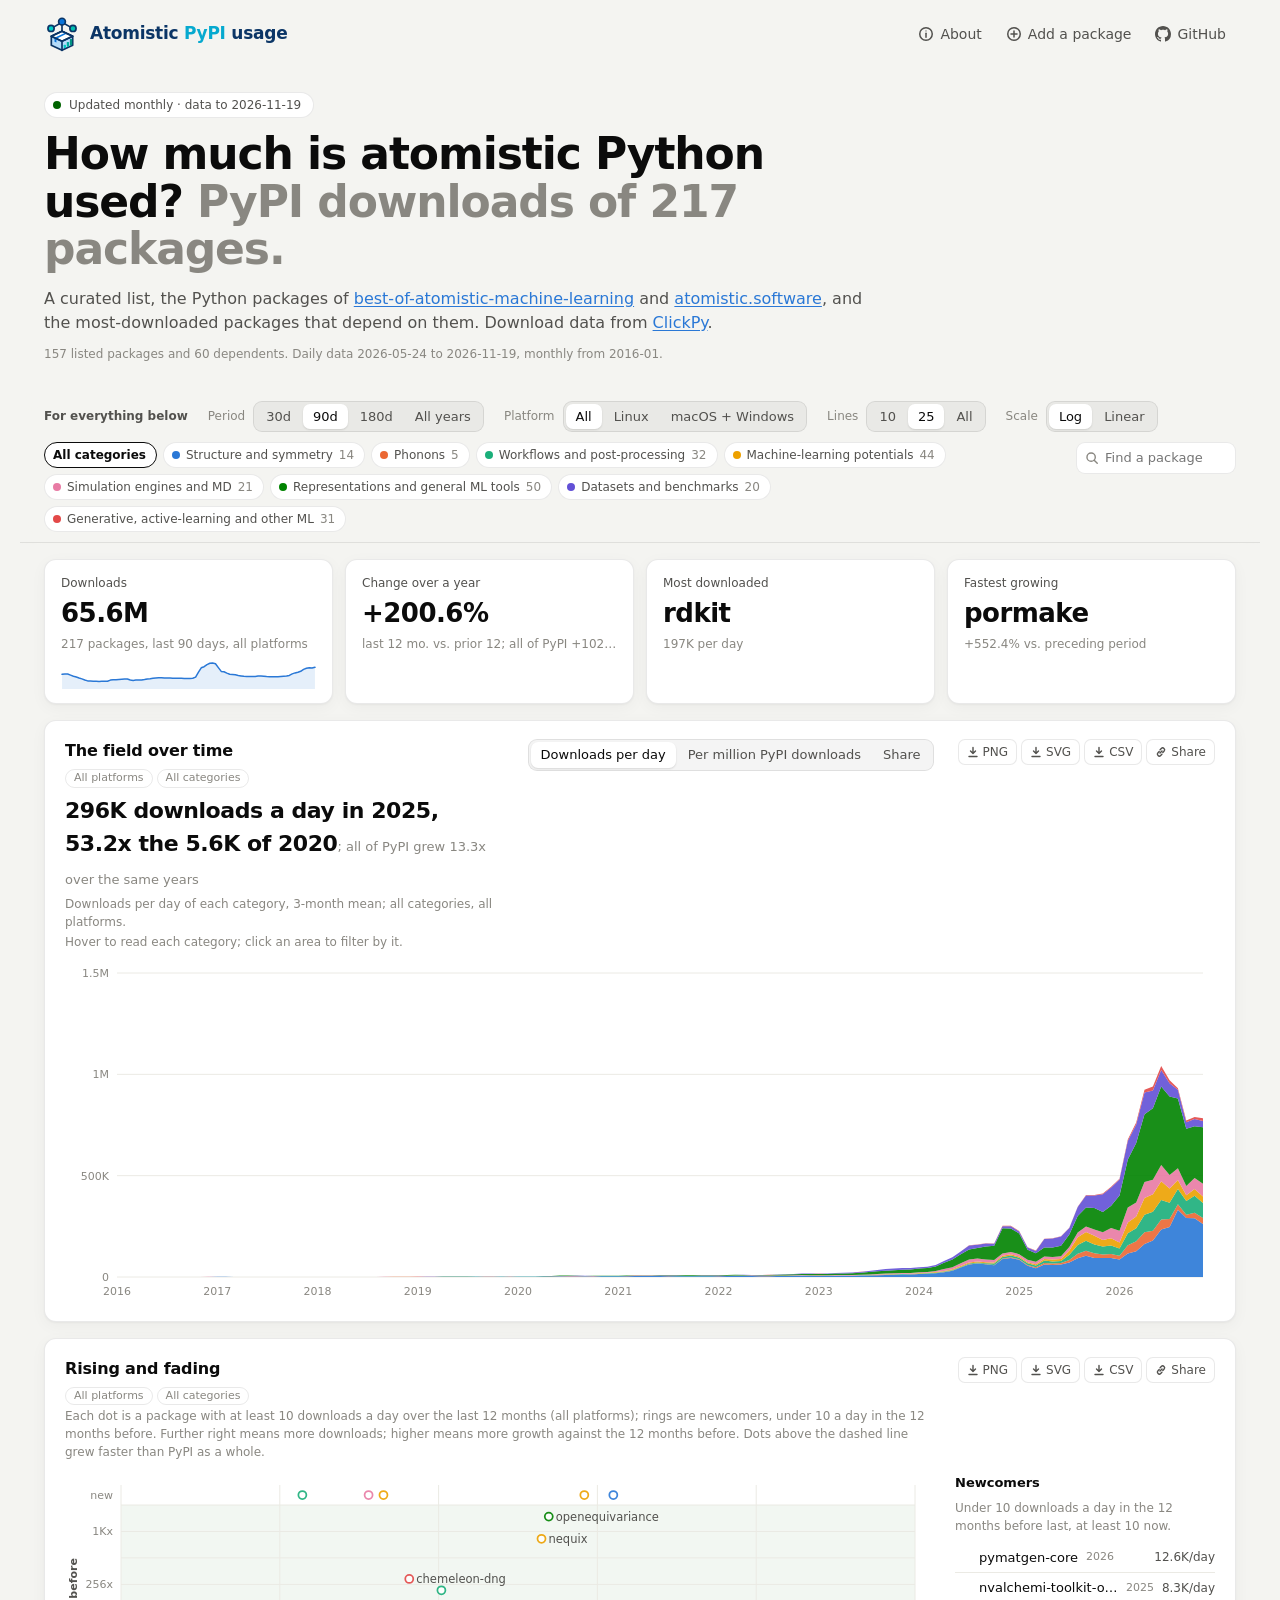
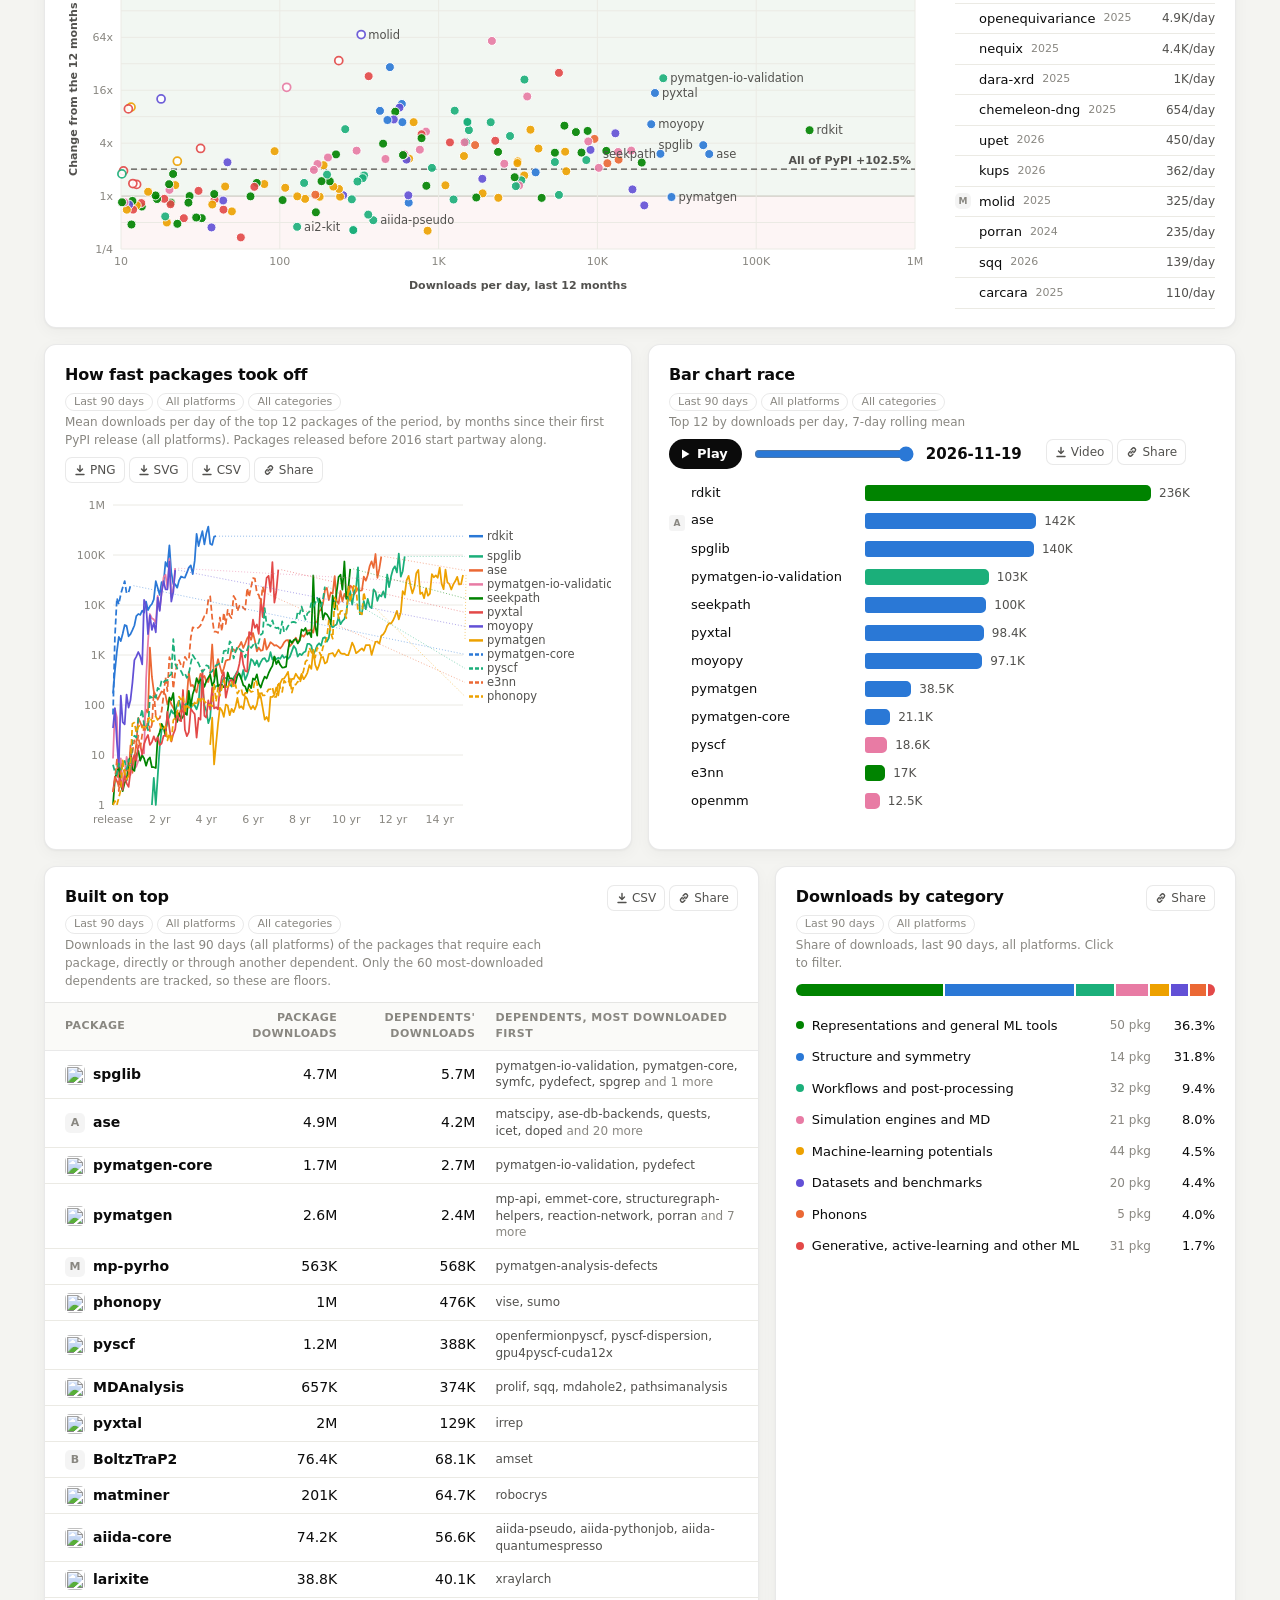
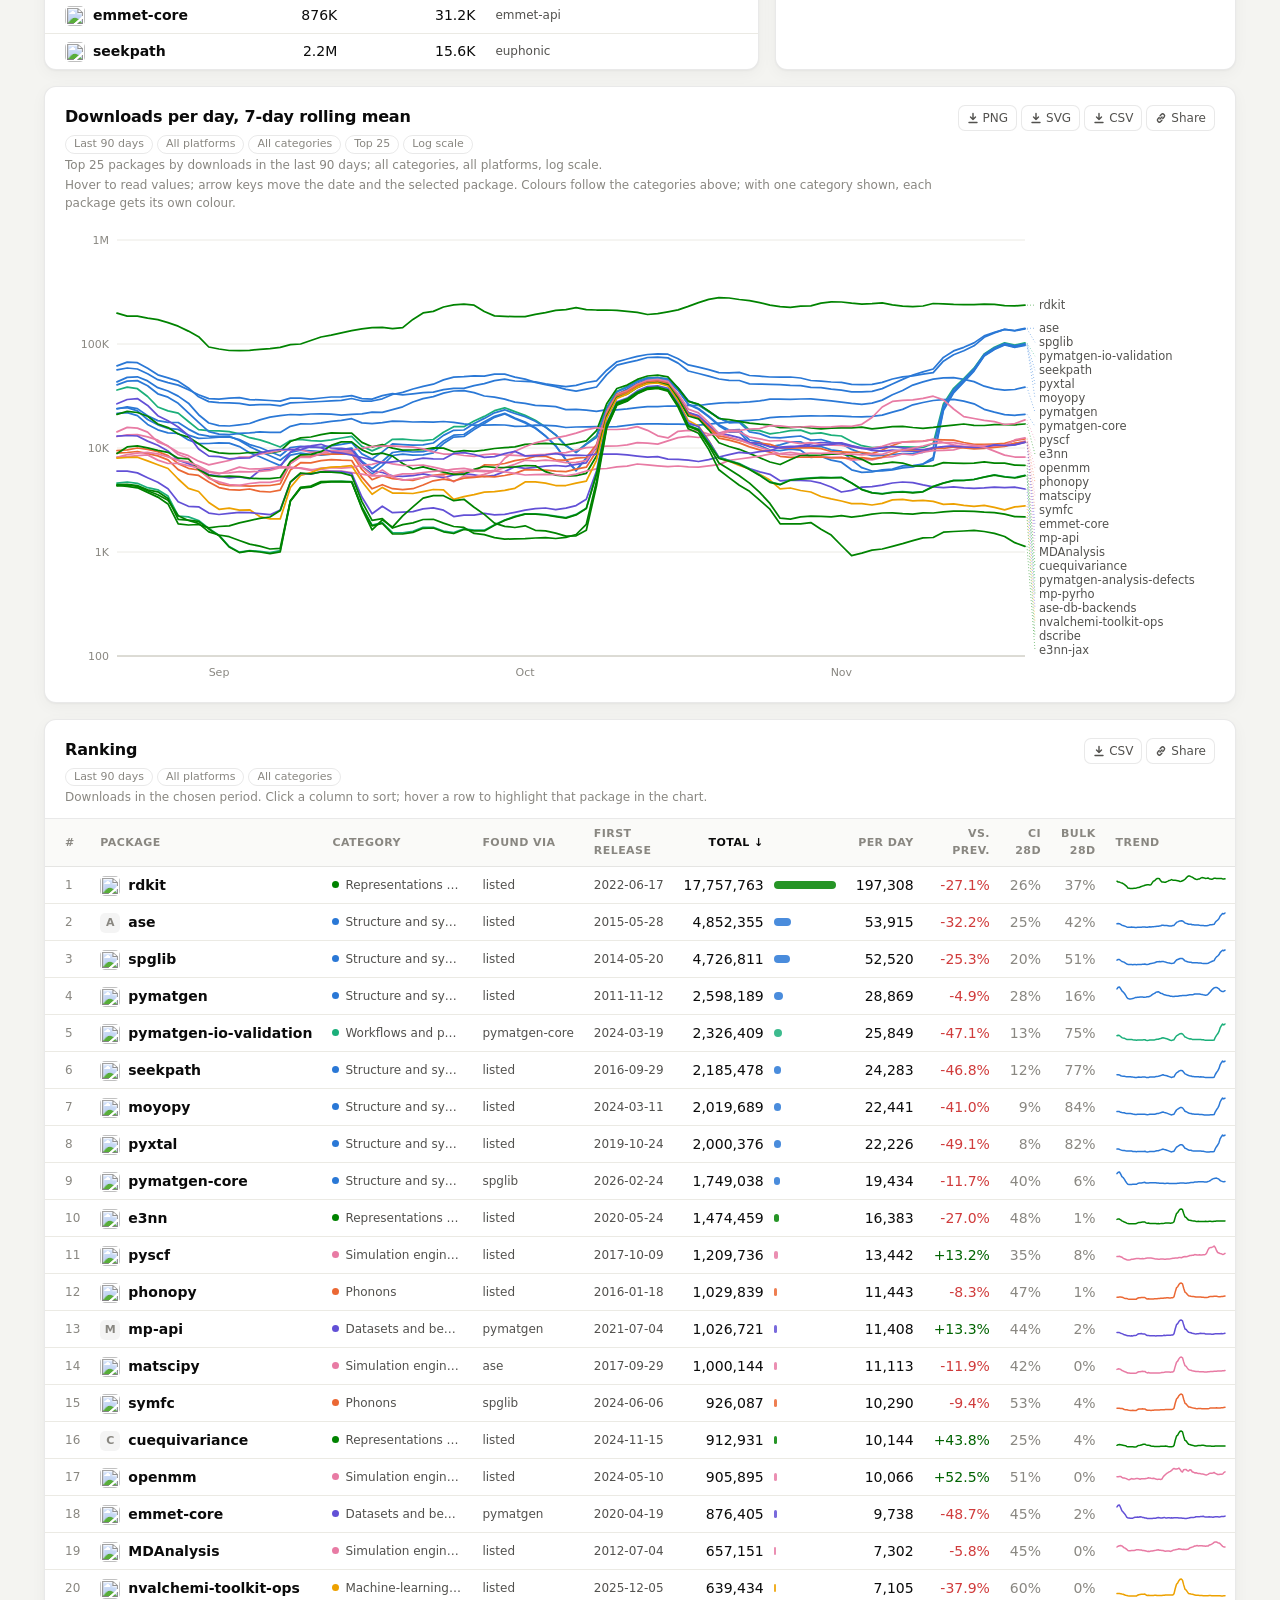
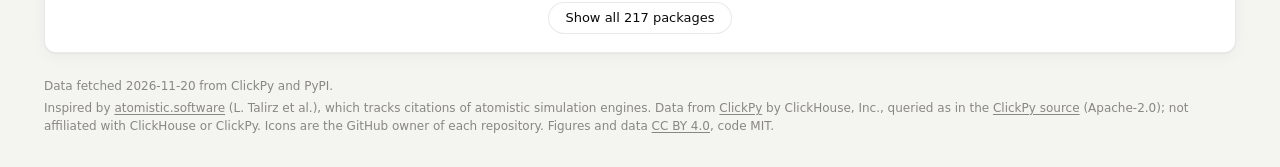
==== commit cd11d3ca: "fix: draw every package of Rising and fading on its own scale The change axis stopped at 16x and pin" ====
--- a/docs/index.html
+++ b/docs/index.html
@@ -1220,23 +1220,37 @@
       d.before > 0 ? (d.now / d.before).toFixed(3) : ""]),
   };
   document.getElementById("growth-note").textContent =
-    `Each dot is a package with at least 10 downloads a day over the last 12 months (${platformName()}). `
+    `Each dot is a package with at least 10 downloads a day over the last 12 months (${platformName()}); `
+    + "rings are newcomers, under 10 a day in the 12 months before. "
     + "Further right means more downloads; higher means more growth against the 12 months before. "
     + "Dots above the dashed line grew faster than PyPI as a whole.";
 
+  // newcomers with no download at all before have no ratio: they go in a row of their own at the top
+  for (const d of fresh) d.r = d.before > 0 ? Math.log2(d.now / d.before) : null;
+  const shown = [...pts, ...fresh];
+  const ratios = shown.filter((d) => d.r !== null).map((d) => d.r);
   const { W, H, m, pw, ph } = frame(plot, { left: 56, right: 16, top: 12, bottom: 44 });
-  const logs = pts.map((d) => Math.log10(d.now));
+  const logs = shown.map((d) => Math.log10(d.now));
   const lo = Math.floor(Math.min(...logs, 1));
   const hi = Math.max(lo + 1, Math.ceil(Math.max(...logs, 2)));
-  const lim = Math.min(4, Math.max(1, Math.ceil(Math.max(...pts.map((d) => Math.abs(d.r)), 0))));
+  // doublings above and below 1x, wide enough for every package
+  const up = Math.max(1, Math.ceil(Math.max(...ratios, 0)));
+  const down = Math.max(1, Math.ceil(Math.max(...ratios.map((r) => -r), 0)));
+  const newRow = shown.some((d) => d.r === null) ? 20 : 0;
+  const top = m.top + newRow;
   const x = (v) => m.left + ((Math.log10(v) - lo) / (hi - lo)) * pw;
-  const y = (r) => m.top + ph / 2 - (Math.max(-lim, Math.min(lim, r)) / lim) * (ph / 2);
-  plot.append(svg("rect", { x: m.left, y: m.top, width: pw, height: ph / 2, fill: "var(--up)", opacity: 0.05 }));
-  plot.append(svg("rect", { x: m.left, y: m.top + ph / 2, width: pw, height: ph / 2, fill: "var(--down)", opacity: 0.05 }));
-  for (let k = -lim; k <= lim; k++) {
+  const y = (r) => top + ((up - r) / (up + down)) * (m.top + ph - top);
+  const yOf = (d) => (d.r === null ? m.top + newRow / 2 : y(d.r));
+  plot.append(svg("rect", { x: m.left, y: top, width: pw, height: y(0) - top, fill: "var(--up)", opacity: 0.05 }));
+  plot.append(svg("rect", { x: m.left, y: y(0), width: pw, height: m.top + ph - y(0), fill: "var(--down)", opacity: 0.05 }));
+  const step = up + down > 12 ? 2 : 1;
+  for (let k = -down; k <= up; k++) {
     plot.append(svg("line", { x1: m.left, x2: W - m.right, y1: y(k), y2: y(k), stroke: k ? "var(--grid)" : "var(--axis)" }));
-    plot.append(svg("text", { x: m.left - 8, y: y(k) + 4, "text-anchor": "end" }, k >= 0 ? `${2 ** k}x` : `1/${2 ** -k}`));
-  }
+    if (k % step === 0) {
+      plot.append(svg("text", { x: m.left - 8, y: y(k) + 4, "text-anchor": "end" }, k >= 0 ? `${compact(2 ** k)}x` : `1/${compact(2 ** -k)}`));
+    }
+  }
+  if (newRow) plot.append(svg("text", { x: m.left - 8, y: m.top + newRow / 2 + 4, "text-anchor": "end" }, "new"));
   for (let e = lo; e <= hi; e++) {
     plot.append(svg("line", { x1: x(10 ** e), x2: x(10 ** e), y1: m.top, y2: m.top + ph, stroke: "var(--grid)" }));
     plot.append(svg("text", { x: x(10 ** e), y: m.top + ph + 16, "text-anchor": "middle" }, compact(10 ** e)));
@@ -1257,20 +1271,23 @@
   }, "Change from the 12 months before"));
 
   const dots = new Map();
-  for (const d of [...pts].sort((p, q) => q.now - p.now)) {
-    const dot = svg("circle", {
-      cx: x(d.now), cy: y(d.r), r: 4.5, fill: colorOf(d.p), stroke: "var(--surface)", "stroke-width": 1, opacity: 0.9,
-    });
+  for (const d of [...shown].sort((p, q) => q.now - p.now)) {
+    const isNew = fresh.includes(d);
+    const dot = svg("circle", isNew
+      ? { cx: x(d.now), cy: yOf(d), r: 4, fill: "var(--surface)", stroke: colorOf(d.p), "stroke-width": 1.75, opacity: 0.9 }
+      : { cx: x(d.now), cy: yOf(d), r: 4.5, fill: colorOf(d.p), stroke: "var(--surface)", "stroke-width": 1, opacity: 0.9 });
     dots.set(d.p, dot);
     plot.append(dot);
   }
-  // names for the biggest, the fastest risers and the steepest fallers, where they fit
-  const big = [...pts].sort((p, q) => q.now - p.now).slice(0, 8);
-  const sizeable = pts.filter((d) => d.now >= 100).sort((p, q) => q.r - p.r);
+  // names for the biggest, the fastest risers and the steepest fallers, where they fit;
+  // the row of the new is crowded, and its packages are named in the list beside
+  const named = shown.filter((d) => d.r !== null);
+  const big = [...named].sort((p, q) => q.now - p.now).slice(0, 8);
+  const sizeable = named.filter((d) => d.now >= 100).sort((p, q) => q.r - p.r);
   const boxes = [];
   for (const d of new Set([...big, ...sizeable.slice(0, 5), ...sizeable.slice(-5)])) {
     const w = d.p.name.length * 6.3;
-    const [cx, cy] = [x(d.now), y(d.r)];
+    const [cx, cy] = [x(d.now), yOf(d)];
     for (const lx of [cx + 7, cx - 7 - w]) {
       const b = { x1: lx, x2: lx + w, y1: cy - 7, y2: cy + 5 };
       const inside = b.x1 >= m.left && b.x2 <= W - m.right && b.y1 >= m.top && b.y2 <= m.top + ph;
@@ -1280,6 +1297,8 @@
       break;
     }
   }
+  const change = (d) => `${compact(d.before)} to ${compact(d.now)} downloads a day`
+    + (d.r === null ? "" : ` (${d.now >= d.before ? `${(d.now / d.before).toFixed(1)}x` : pct(d.now / d.before - 1, true)})`);
   const hover = svg("g");
   plot.append(hover);
   plot.onpointermove = (ev) => {
@@ -1287,38 +1306,36 @@
     const [px, py] = [ev.clientX - box.left, ev.clientY - box.top];
     let best = null;
     let bestDist = 18;
-    for (const d of pts) {
-      const dist = Math.hypot(x(d.now) - px, y(d.r) - py);
+    for (const d of shown) {
+      const dist = Math.hypot(x(d.now) - px, yOf(d) - py);
       if (dist < bestDist) { best = d; bestDist = dist; }
     }
     hover.replaceChildren();
     plot.onclick = best ? (e) => { if (!e.target.closest("a")) openPkg(best.p); } : null;
     plot.style.cursor = best ? "pointer" : "";
     if (!best) { hideTip(); return; }
-    hover.append(svg("circle", { cx: x(best.now), cy: y(best.r), r: 7, fill: "none", stroke: "var(--text-primary)", "stroke-width": 1.5 }));
+    hover.append(svg("circle", { cx: x(best.now), cy: yOf(best), r: 7, fill: "none", stroke: "var(--text-primary)", "stroke-width": 1.5 }));
     showTip(ev,
       el("div", { class: "t" }, best.p.name),
-      el("div", { class: "m" }, best.p.category),
-      el("div", {}, `${compact(best.before)} to ${compact(best.now)} downloads a day (${pct(best.now / best.before - 1, true)})`));
+      el("div", { class: "m" }, `${best.p.category}${fresh.includes(best) ? "; newcomer" : ""}`),
+      el("div", {}, change(best)));
   };
   plot.onpointerleave = () => { hover.replaceChildren(); hideTip(); };
 
-  // A newcomer from the list, where it would sit, dashed as it is not one of the dots; the others fade.
+  // A newcomer hovered in the list: its ring is marked and named, the other dots fade.
   const focus = svg("g", { "pointer-events": "none" });
   plot.append(focus);
   const focusOn = (d) => {
-    for (const dot of dots.values()) dot.setAttribute("opacity", d ? 0.2 : 0.9);
+    for (const [q, dot] of dots) dot.setAttribute("opacity", d && q !== d.p ? 0.2 : 0.9);
     focus.replaceChildren();
     if (!d) return;
-    const cx = Math.min(W - m.right, Math.max(m.left, x(d.now)));
-    const cy = y(d.before > 0 ? Math.log2(d.now / d.before) : Infinity);
+    const [cx, cy] = [x(d.now), yOf(d)];
     focus.append(
-      svg("circle", { cx, cy, r: 4.5, fill: colorOf(d.p) }),
-      svg("circle", { cx, cy, r: 8, fill: "none", stroke: "var(--text-primary)", "stroke-width": 1.5, "stroke-dasharray": "3 2" }),
+      svg("circle", { cx, cy, r: 8, fill: "none", stroke: "var(--text-primary)", "stroke-width": 1.5 }),
       svg("text", {
         x: cx > m.left + pw / 2 ? cx - 12 : cx + 12, y: cy + (cy < m.top + 12 ? 16 : 4),
         "text-anchor": cx > m.left + pw / 2 ? "end" : "start", class: "lbl",
-      }, `${d.p.name}, new: ${compact(d.before)} to ${compact(d.now)} a day`));
+      }, d.p.name));
   };
 
   const list = document.getElementById("newcomers");
@@ -1330,12 +1347,10 @@
       el("span", { class: "v" }, `${compact(d.now)}/day`));
     li.addEventListener("pointerenter", (ev) => {
       focusOn(d);
-      const top = d.before <= 0 || Math.log2(d.now / d.before) > lim;
       showTip(ev,
         el("div", { class: "t" }, d.p.name),
         el("div", { class: "m" }, `${d.p.category}; first release ${d.p.since ?? "unknown"}`),
-        el("div", {}, `${compact(d.before)} to ${compact(d.now)} downloads a day`),
-        el("div", { class: "m" }, top ? "Ringed at the top edge of the plot, beyond its scale." : "Ringed in the plot."));
+        el("div", {}, change(d)));
     });
     li.addEventListener("pointerleave", () => { focusOn(null); hideTip(); });
     list.append(li);
